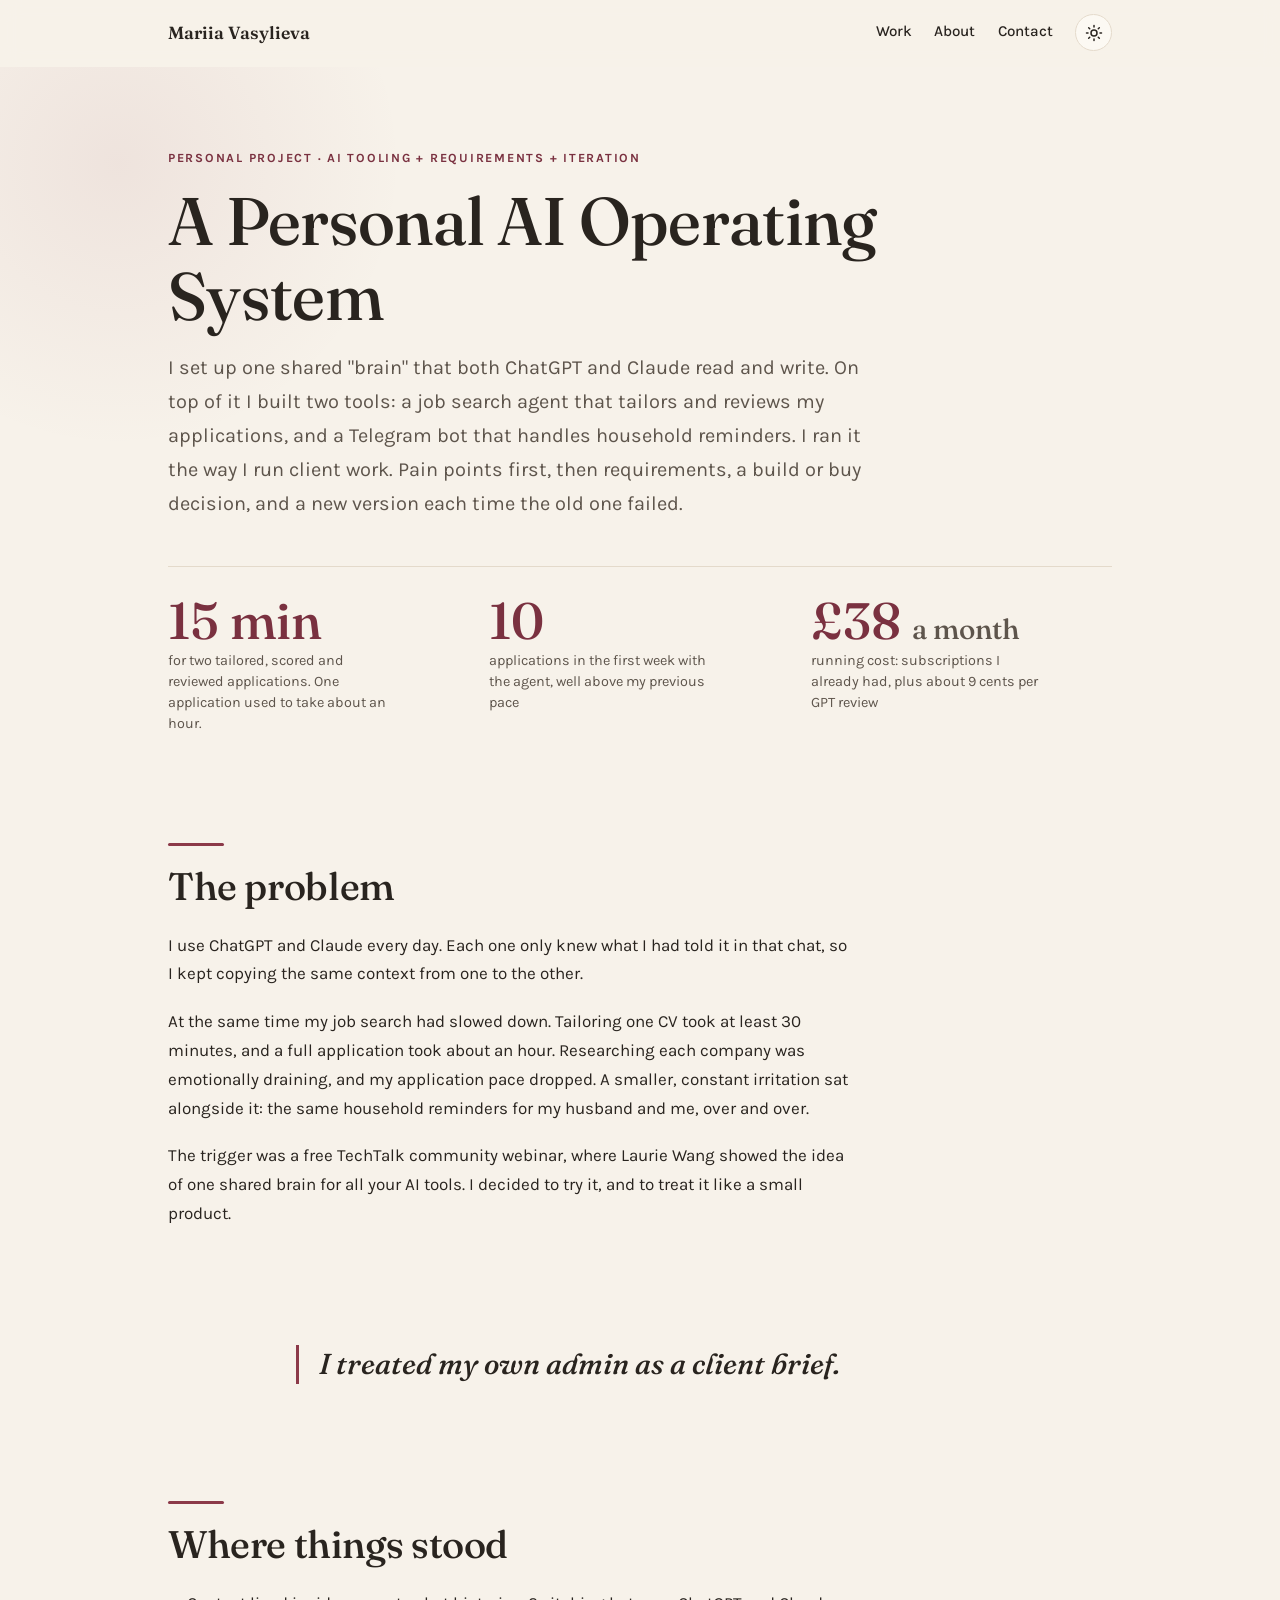
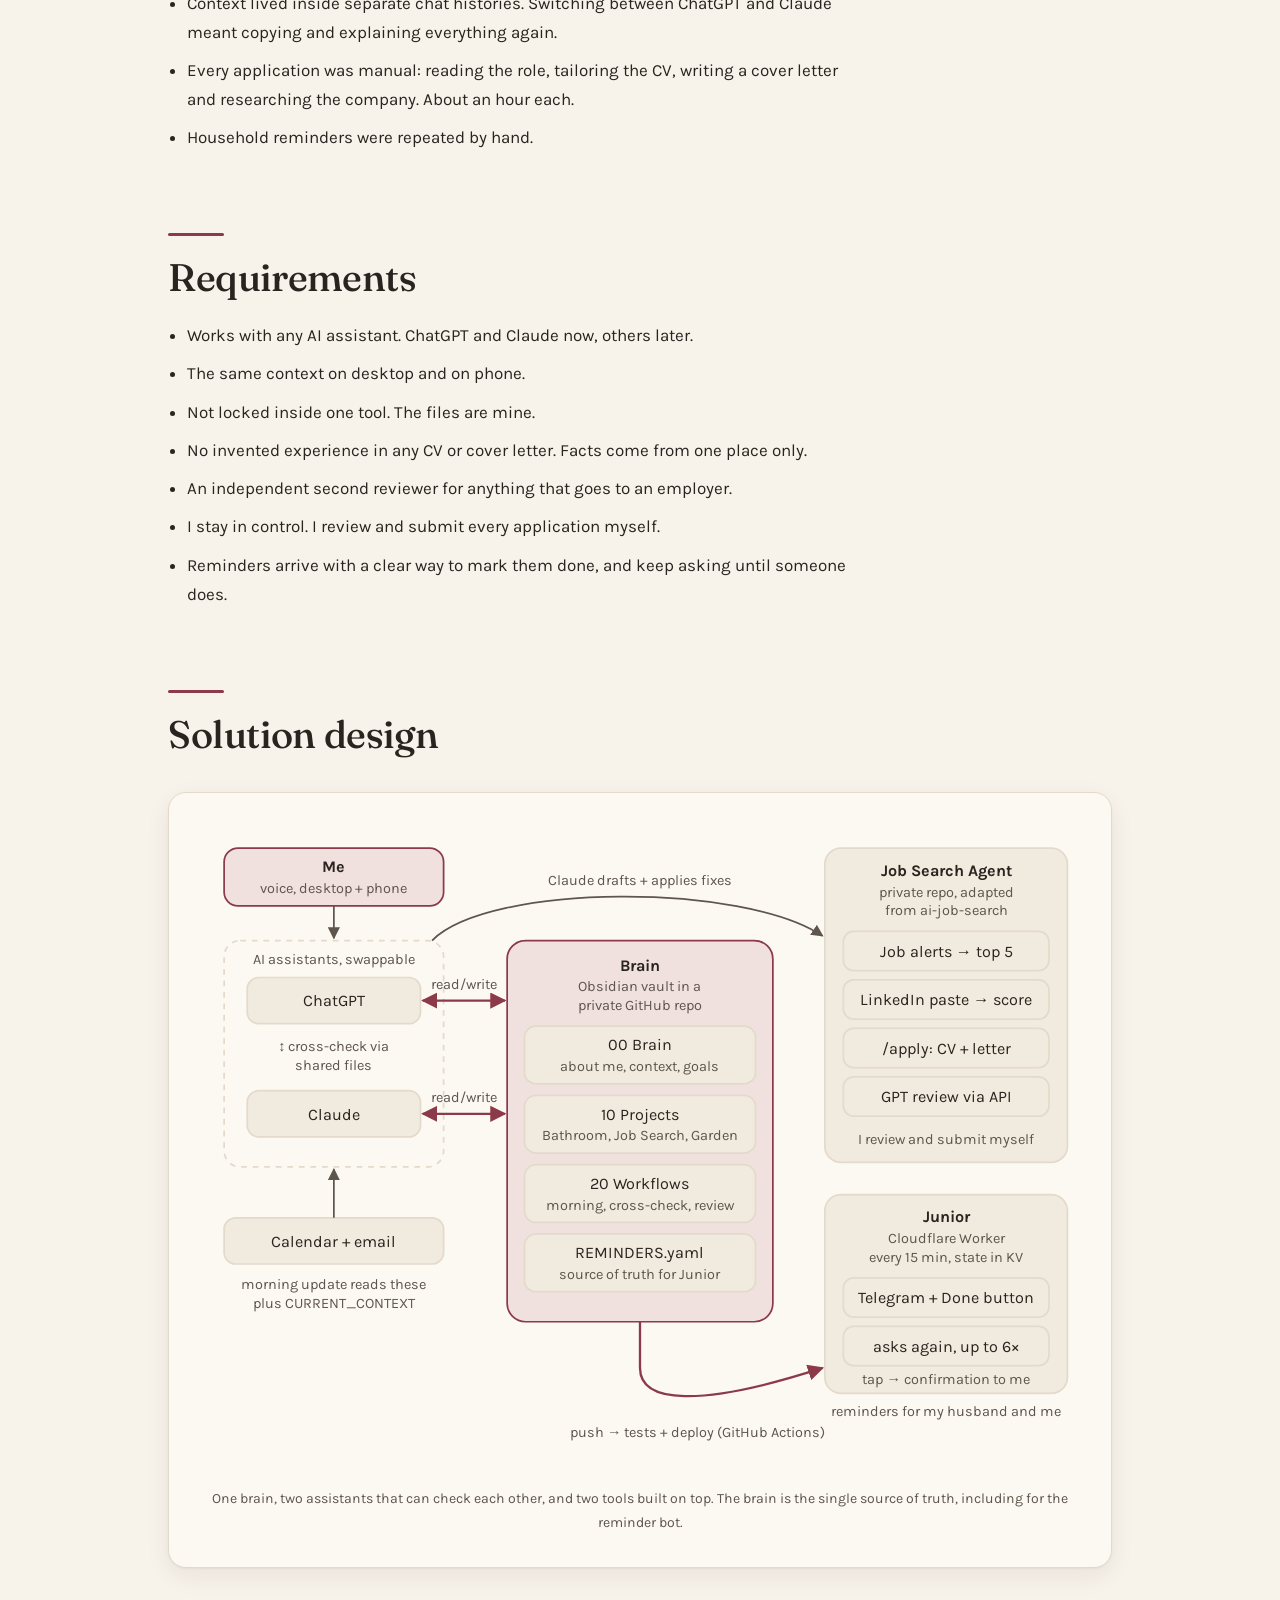
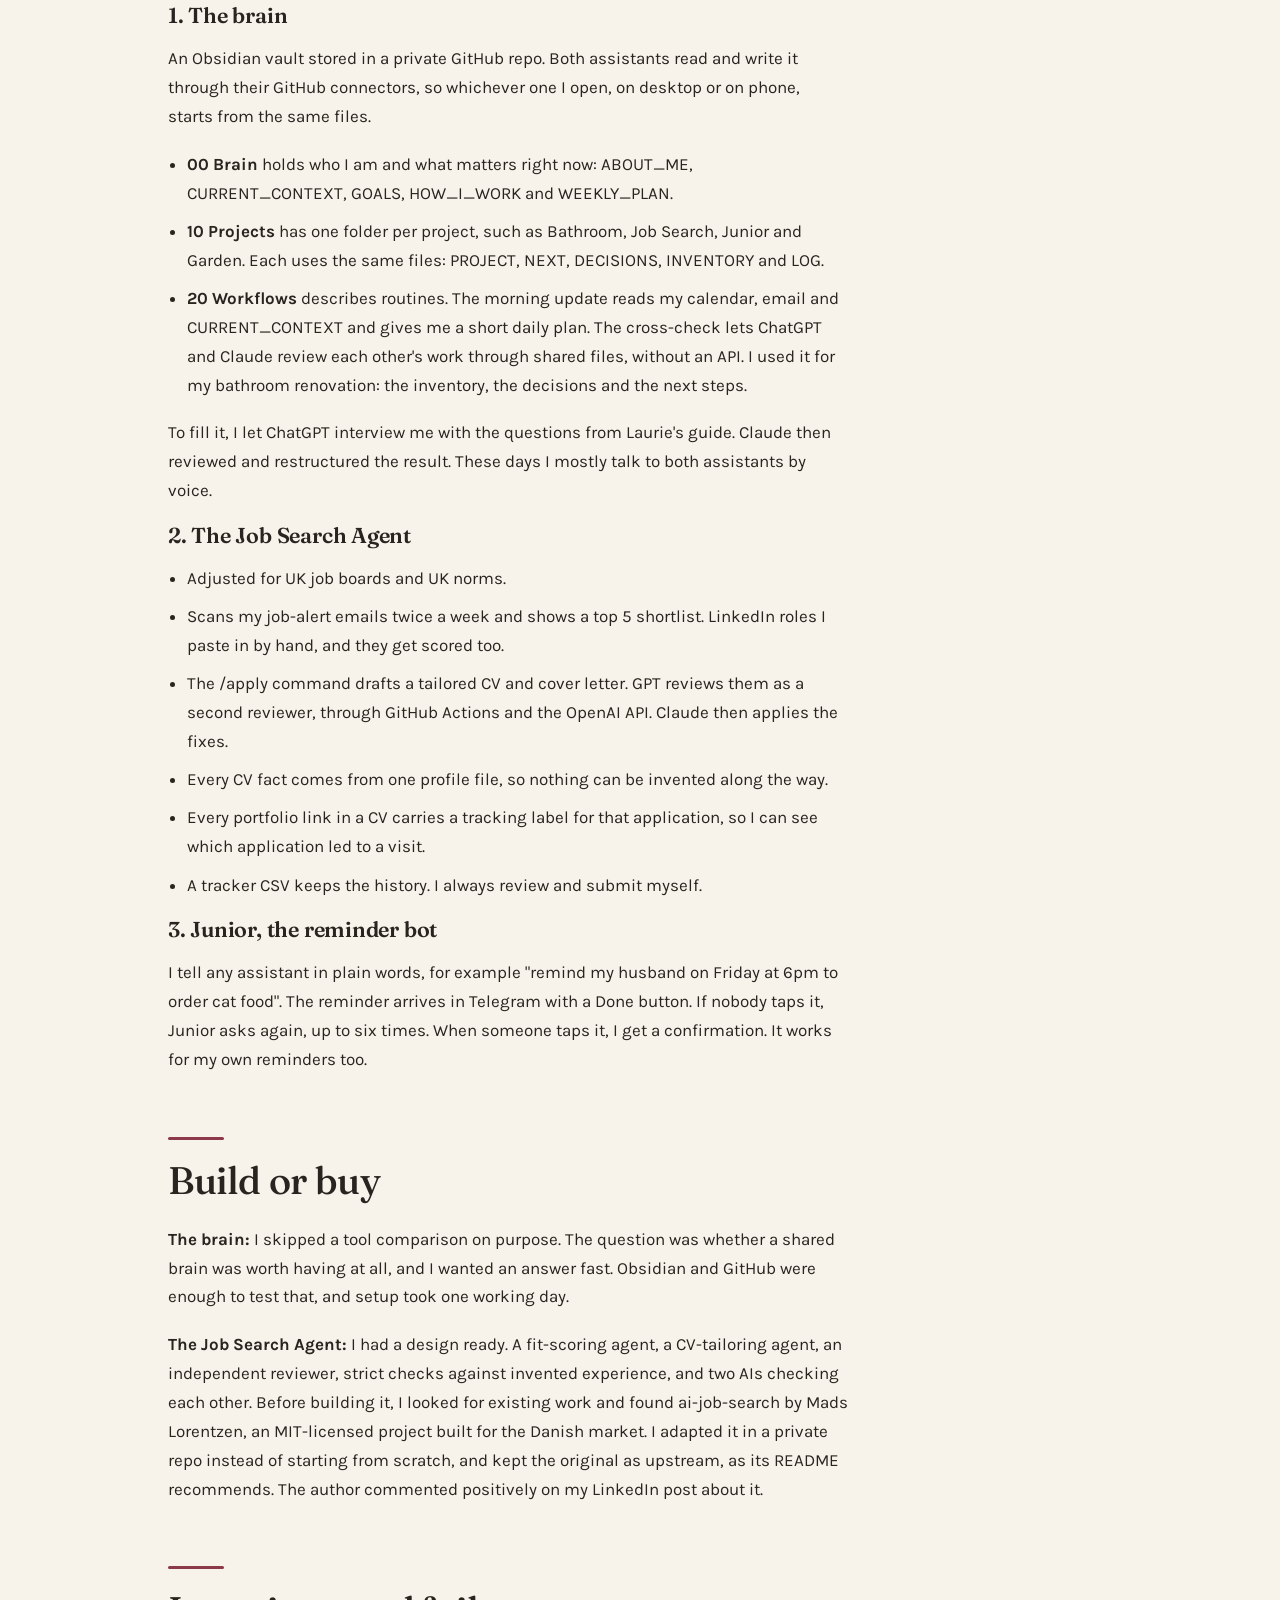
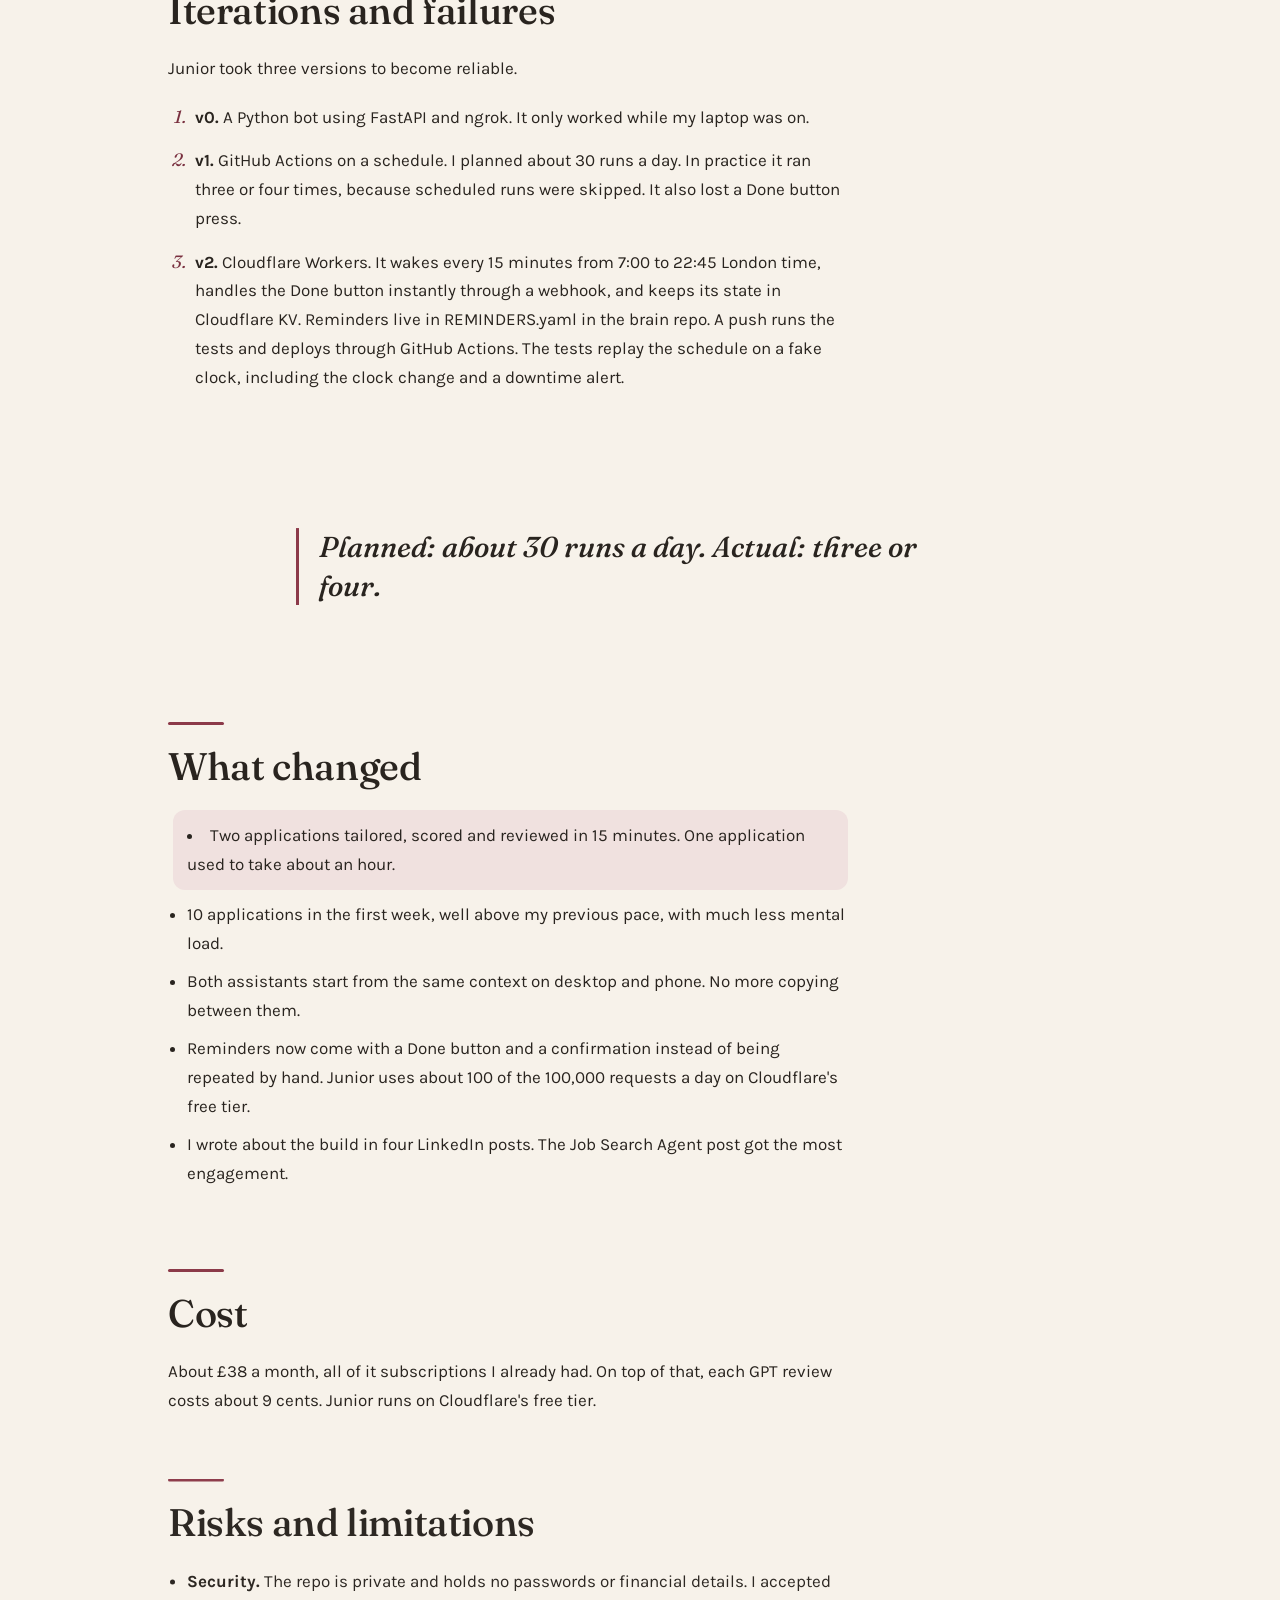
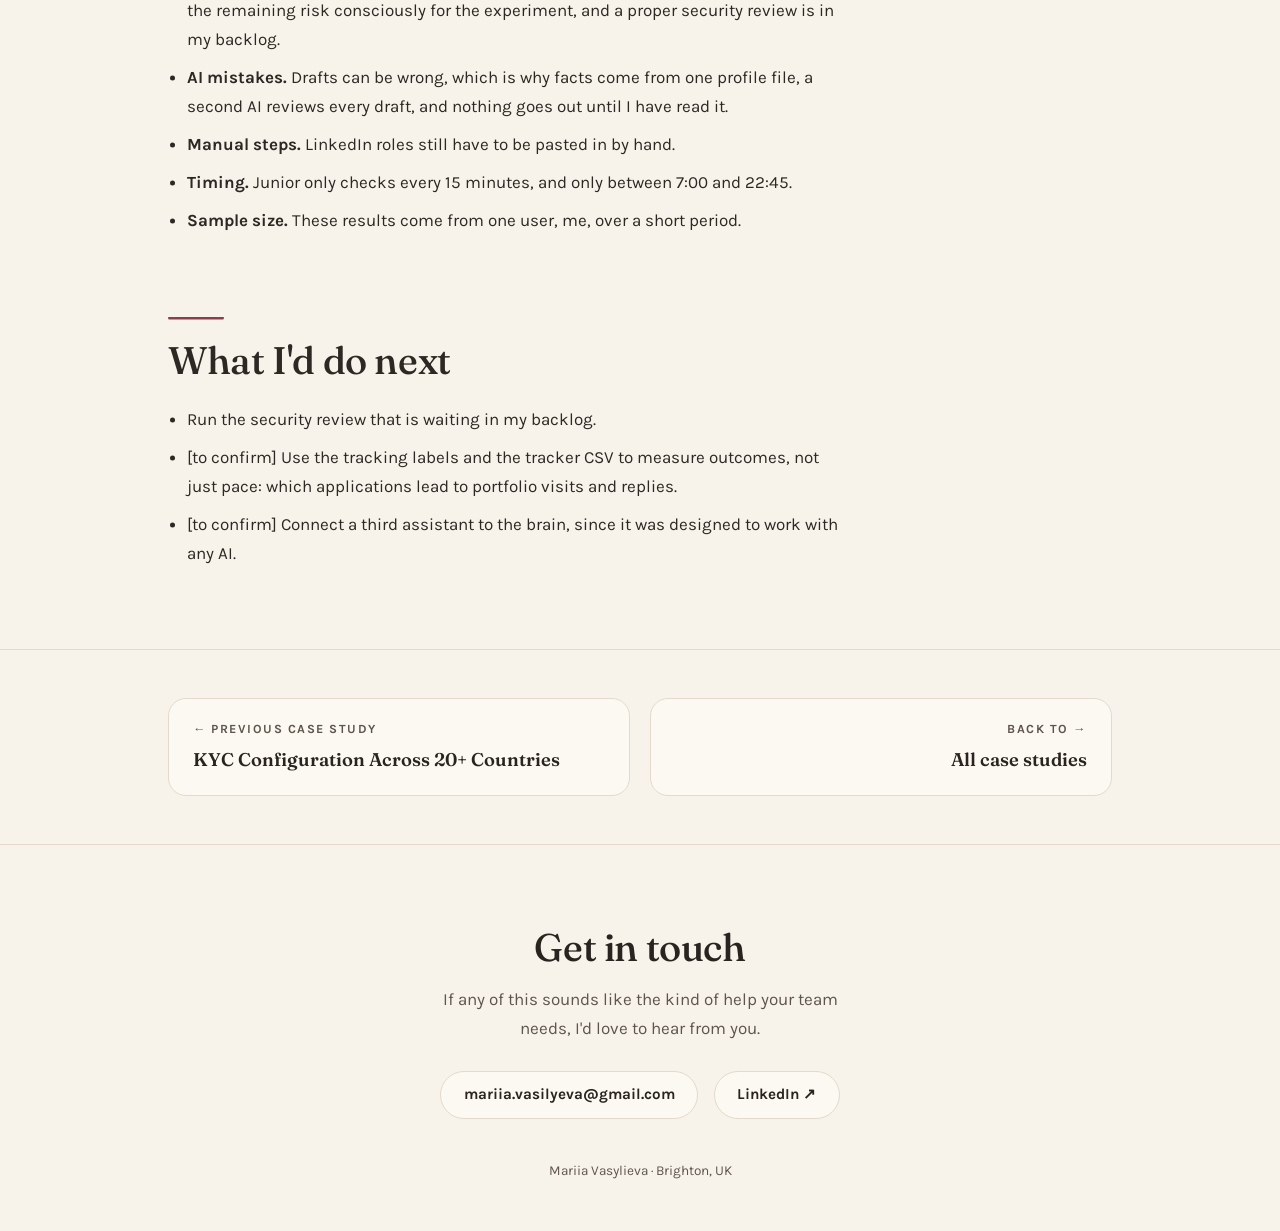
==== ai-operating-system/index.html @ e8372d5e "Draft: add Personal AI Operating System case study Co-Authored-By: Claude Opus 5.5 <noreply@anthropi" ====
<!DOCTYPE html>
<html lang="en">
<head>
<meta charset="UTF-8">
<meta name="viewport" content="width=device-width, initial-scale=1.0">
<title>A Personal AI Operating System · Mariia Vasylieva</title>
<meta name="description" content="Case study: one shared brain for ChatGPT and Claude, a job search agent adapted from open source, and a reminder bot rebuilt three times until it was reliable.">
<link rel="preconnect" href="https://fonts.googleapis.com">
<link rel="preconnect" href="https://fonts.gstatic.com" crossorigin>
<link href="https://fonts.googleapis.com/css2?family=Fraunces:ital,opsz,wght@0,9..144,400;0,9..144,500;0,9..144,600;1,9..144,400;1,9..144,500&family=Karla:ital,wght@0,400;0,500;0,700;1,400&display=swap" rel="stylesheet">
<link rel="stylesheet" href="../styles.css">
<script>
(function () {
  try {
    var t = localStorage.getItem('theme');
    if (t === 'dark' || (!t && window.matchMedia('(prefers-color-scheme: dark)').matches)) {
      document.documentElement.setAttribute('data-theme', 'dark');
    }
  } catch (e) {}
})();
</script>
<!-- Analytics. Add your GoatCounter code in js/analytics.js to switch it on. -->
<script src="../js/analytics.js" defer></script>
</head>
<body>
<a class="skip-link" href="#main">Skip to content</a>

<header class="site-header">
  <nav class="nav" aria-label="Main">
    <a class="nav-name" href="../">Mariia&nbsp;Vasylieva</a>
    <div class="nav-links">
      <a href="../#work">Work</a>
      <a href="../#about">About</a>
      <a href="#contact">Contact</a>
      <button class="theme-toggle" id="theme-toggle" type="button" aria-label="Switch to dark mode">
        <svg class="icon-sun" width="18" height="18" viewBox="0 0 24 24" fill="none" stroke="currentColor" stroke-width="2" stroke-linecap="round" aria-hidden="true"><circle cx="12" cy="12" r="4"/><path d="M12 2v2M12 20v2M4.9 4.9l1.4 1.4M17.7 17.7l1.4 1.4M2 12h2M20 12h2M4.9 19.1l1.4-1.4M17.7 6.3l1.4-1.4"/></svg>
        <svg class="icon-moon" width="18" height="18" viewBox="0 0 24 24" fill="none" stroke="currentColor" stroke-width="2" stroke-linecap="round" stroke-linejoin="round" aria-hidden="true"><path d="M21 12.8A9 9 0 1 1 11.2 3a7 7 0 0 0 9.8 9.8z"/></svg>
      </button>
    </div>
  </nav>
</header>

<main id="main">

<section class="case-hero">
  <div class="container" data-stagger>
    <p class="eyebrow">Personal project · AI tooling + requirements + iteration</p>
    <h1>A Personal AI Operating System</h1>
    <p class="case-lede">I set up one shared "brain" that both ChatGPT and Claude read and write. On top of it I built two tools: a job search agent that tailors and reviews my applications, and a Telegram bot that handles household reminders. I ran it the way I run client work. Pain points first, then requirements, a build or buy decision, and a new version each time the old one failed.</p>
    <div class="glance">
      <div class="stat">
        <span class="stat-number"><span data-count-to="15">15</span> min</span>
        <span class="stat-label">for two tailored, scored and reviewed applications. One application used to take about an hour.</span>
      </div>
      <div class="stat">
        <span class="stat-number"><span data-count-to="10">10</span></span>
        <span class="stat-label">applications in the first week with the agent, well above my previous pace</span>
      </div>
      <div class="stat">
        <span class="stat-number">£38 <span class="stat-small">a month</span></span>
        <span class="stat-label">running cost: subscriptions I already had, plus about 9 cents per GPT review</span>
      </div>
    </div>
  </div>
</section>

<section class="narrative reveal">
  <div class="container">
    <h2>The problem</h2>
    <div class="prose">
      <p>I use ChatGPT and Claude every day. Each one only knew what I had told it in that chat, so I kept copying the same context from one to the other.</p>
      <p>At the same time my job search had slowed down. Tailoring one CV took at least 30 minutes, and a full application took about an hour. Researching each company was emotionally draining, and my application pace dropped. A smaller, constant irritation sat alongside it: the same household reminders for my husband and me, over and over.</p>
      <p>The trigger was a free TechTalk community webinar, where Laurie Wang showed the idea of one shared brain for all your AI tools. I decided to try it, and to treat it like a small product.</p>
    </div>
  </div>
</section>

<aside class="pull reveal">
  <p>I treated my own admin as a client brief.</p>
</aside>

<section class="narrative reveal">
  <div class="container">
    <h2>Where things stood</h2>
    <div class="prose">
      <ul>
        <li>Context lived inside separate chat histories. Switching between ChatGPT and Claude meant copying and explaining everything again.</li>
        <li>Every application was manual: reading the role, tailoring the CV, writing a cover letter and researching the company. About an hour each.</li>
        <li>Household reminders were repeated by hand.</li>
      </ul>
    </div>
  </div>
</section>

<section class="narrative reveal">
  <div class="container">
    <h2>Requirements</h2>
    <div class="prose">
      <ul>
        <li>Works with any AI assistant. ChatGPT and Claude now, others later.</li>
        <li>The same context on desktop and on phone.</li>
        <li>Not locked inside one tool. The files are mine.</li>
        <li>No invented experience in any CV or cover letter. Facts come from one place only.</li>
        <li>An independent second reviewer for anything that goes to an employer.</li>
        <li>I stay in control. I review and submit every application myself.</li>
        <li>Reminders arrive with a clear way to mark them done, and keep asking until someone does.</li>
      </ul>
    </div>
  </div>
</section>

<section class="narrative reveal">
  <div class="container">
    <h2>Solution design</h2>

    <figure class="diagram-figure">
      <svg class="diag" viewBox="0 0 760 560" role="img" aria-label="System diagram. I talk by voice to ChatGPT and Claude. Both read and write the brain, a private GitHub repo with Brain, Projects and Workflows folders and a REMINDERS file. A morning update reads my calendar and email. Claude runs the Job Search Agent, which scans job alerts, scores LinkedIn roles, drafts a CV and cover letter, and gets a GPT review; I review and submit. A push to the REMINDERS file runs tests and deploys Junior, a Cloudflare Worker that sends Telegram reminders with a Done button.">
        <defs>
          <marker id="ah" viewBox="0 0 10 10" refX="9" refY="5" markerWidth="7" markerHeight="7" orient="auto-start-reverse">
            <path d="M0 0 L10 5 L0 10 z" style="fill: var(--muted)"/>
          </marker>
          <marker id="aha" viewBox="0 0 10 10" refX="9" refY="5" markerWidth="7" markerHeight="7" orient="auto-start-reverse">
            <path d="M0 0 L10 5 L0 10 z" style="fill: var(--accent)"/>
          </marker>
        </defs>

        <!-- Me -->
        <rect class="node node--accent" x="20" y="20" width="190" height="50" rx="12"/>
        <text class="t-strong" x="115" y="41" text-anchor="middle">Me</text>
        <text class="t-muted" x="115" y="59" text-anchor="middle">voice, desktop + phone</text>
        <path class="edge draw" pathLength="1" d="M115 70 L115 98" marker-end="url(#ah)"/>

        <!-- AI assistants -->
        <rect class="node" x="20" y="100" width="190" height="196" rx="14" style="fill: none; stroke-dasharray: 5 5"/>
        <text class="t-muted" x="115" y="120" text-anchor="middle">AI assistants, swappable</text>
        <rect class="node" x="40" y="132" width="150" height="40" rx="10"/>
        <text x="115" y="157" text-anchor="middle">ChatGPT</text>
        <text class="t-muted" x="115" y="196" text-anchor="middle">↕ cross-check via</text>
        <text class="t-muted" x="115" y="212" text-anchor="middle">shared files</text>
        <rect class="node" x="40" y="230" width="150" height="40" rx="10"/>
        <text x="115" y="255" text-anchor="middle">Claude</text>

        <!-- Calendar + email -->
        <rect class="node" x="20" y="340" width="190" height="40" rx="10"/>
        <text x="115" y="365" text-anchor="middle">Calendar + email</text>
        <path class="edge draw" pathLength="1" d="M115 340 L115 298" marker-end="url(#ah)"/>
        <text class="t-muted" x="115" y="402" text-anchor="middle">morning update reads these</text>
        <text class="t-muted" x="115" y="418" text-anchor="middle">plus CURRENT_CONTEXT</text>

        <!-- AI to brain -->
        <path class="edge edge--accent draw" pathLength="1" d="M192 152 L263 152" marker-start="url(#aha)" marker-end="url(#aha)"/>
        <path class="edge edge--accent draw" pathLength="1" d="M192 250 L263 250" marker-start="url(#aha)" marker-end="url(#aha)"/>
        <text class="t-muted" x="228" y="142" text-anchor="middle">read/write</text>
        <text class="t-muted" x="228" y="240" text-anchor="middle">read/write</text>

        <!-- Brain -->
        <rect class="node node--accent" x="265" y="100" width="230" height="330" rx="16"/>
        <text class="t-strong" x="380" y="126" text-anchor="middle">Brain</text>
        <text class="t-muted" x="380" y="144" text-anchor="middle">Obsidian vault in a</text>
        <text class="t-muted" x="380" y="160" text-anchor="middle">private GitHub repo</text>

        <rect class="node" x="280" y="174" width="200" height="50" rx="10"/>
        <text x="380" y="195" text-anchor="middle">00 Brain</text>
        <text class="t-muted" x="380" y="213" text-anchor="middle">about me, context, goals</text>
        <rect class="node" x="280" y="234" width="200" height="50" rx="10"/>
        <text x="380" y="255" text-anchor="middle">10 Projects</text>
        <text class="t-muted" x="380" y="273" text-anchor="middle">Bathroom, Job Search, Garden</text>
        <rect class="node" x="280" y="294" width="200" height="50" rx="10"/>
        <text x="380" y="315" text-anchor="middle">20 Workflows</text>
        <text class="t-muted" x="380" y="333" text-anchor="middle">morning, cross-check, review</text>
        <rect class="node" x="280" y="354" width="200" height="50" rx="10"/>
        <text x="380" y="375" text-anchor="middle">REMINDERS.yaml</text>
        <text class="t-muted" x="380" y="393" text-anchor="middle">source of truth for Junior</text>

        <!-- Claude runs the Job Search Agent -->
        <path class="edge draw" pathLength="1" d="M200 100 C 250 50, 470 50, 538 96" marker-end="url(#ah)"/>
        <text class="t-muted" x="380" y="52" text-anchor="middle">Claude drafts + applies fixes</text>

        <!-- Job Search Agent -->
        <rect class="node" x="540" y="20" width="210" height="272" rx="14"/>
        <text class="t-strong" x="645" y="44" text-anchor="middle">Job Search Agent</text>
        <text class="t-muted" x="645" y="62" text-anchor="middle">private repo, adapted</text>
        <text class="t-muted" x="645" y="78" text-anchor="middle">from ai-job-search</text>
        <rect class="node" x="556" y="92" width="178" height="34" rx="9"/>
        <text x="645" y="114" text-anchor="middle">Job alerts → top 5</text>
        <rect class="node" x="556" y="134" width="178" height="34" rx="9"/>
        <text x="645" y="156" text-anchor="middle">LinkedIn paste → score</text>
        <rect class="node" x="556" y="176" width="178" height="34" rx="9"/>
        <text x="645" y="198" text-anchor="middle">/apply: CV + letter</text>
        <rect class="node" x="556" y="218" width="178" height="34" rx="9"/>
        <text x="645" y="240" text-anchor="middle">GPT review via API</text>
        <text class="t-muted" x="645" y="276" text-anchor="middle">I review and submit myself</text>

        <!-- Deploy Junior -->
        <path class="edge edge--accent draw" pathLength="1" d="M380 430 L380 470 C 380 500, 430 505, 538 470" marker-end="url(#aha)"/>
        <text class="t-muted" x="430" y="530" text-anchor="middle">push → tests + deploy (GitHub Actions)</text>

        <!-- Junior -->
        <rect class="node" x="540" y="320" width="210" height="172" rx="14"/>
        <text class="t-strong" x="645" y="344" text-anchor="middle">Junior</text>
        <text class="t-muted" x="645" y="362" text-anchor="middle">Cloudflare Worker</text>
        <text class="t-muted" x="645" y="378" text-anchor="middle">every 15 min, state in KV</text>
        <rect class="node" x="556" y="392" width="178" height="34" rx="9"/>
        <text x="645" y="414" text-anchor="middle">Telegram + Done button</text>
        <rect class="node" x="556" y="434" width="178" height="34" rx="9"/>
        <text x="645" y="456" text-anchor="middle">asks again, up to 6×</text>
        <text class="t-muted" x="645" y="484" text-anchor="middle">tap → confirmation to me</text>
        <text class="t-muted" x="645" y="512" text-anchor="middle">reminders for my husband and me</text>
      </svg>
      <figcaption>One brain, two assistants that can check each other, and two tools built on top. The brain is the single source of truth, including for the reminder bot.</figcaption>
    </figure>

    <div class="prose">
      <h3>1. The brain</h3>
      <p>An Obsidian vault stored in a private GitHub repo. Both assistants read and write it through their GitHub connectors, so whichever one I open, on desktop or on phone, starts from the same files.</p>
      <ul>
        <li><strong>00 Brain</strong> holds who I am and what matters right now: ABOUT_ME, CURRENT_CONTEXT, GOALS, HOW_I_WORK and WEEKLY_PLAN.</li>
        <li><strong>10 Projects</strong> has one folder per project, such as Bathroom, Job Search, Junior and Garden. Each uses the same files: PROJECT, NEXT, DECISIONS, INVENTORY and LOG.</li>
        <li><strong>20 Workflows</strong> describes routines. The morning update reads my calendar, email and CURRENT_CONTEXT and gives me a short daily plan. The cross-check lets ChatGPT and Claude review each other's work through shared files, without an API. I used it for my bathroom renovation: the inventory, the decisions and the next steps.</li>
      </ul>
      <p>To fill it, I let ChatGPT interview me with the questions from Laurie's guide. Claude then reviewed and restructured the result. These days I mostly talk to both assistants by voice.</p>

      <h3>2. The Job Search Agent</h3>
      <ul>
        <li>Adjusted for UK job boards and UK norms.</li>
        <li>Scans my job-alert emails twice a week and shows a top 5 shortlist. LinkedIn roles I paste in by hand, and they get scored too.</li>
        <li>The /apply command drafts a tailored CV and cover letter. GPT reviews them as a second reviewer, through GitHub Actions and the OpenAI API. Claude then applies the fixes.</li>
        <li>Every CV fact comes from one profile file, so nothing can be invented along the way.</li>
        <li>Every portfolio link in a CV carries a tracking label for that application, so I can see which application led to a visit.</li>
        <li>A tracker CSV keeps the history. I always review and submit myself.</li>
      </ul>

      <h3>3. Junior, the reminder bot</h3>
      <p>I tell any assistant in plain words, for example "remind my husband on Friday at 6pm to order cat food". The reminder arrives in Telegram with a Done button. If nobody taps it, Junior asks again, up to six times. When someone taps it, I get a confirmation. It works for my own reminders too.</p>
    </div>
  </div>
</section>

<section class="narrative reveal">
  <div class="container">
    <h2>Build or buy</h2>
    <div class="prose">
      <p><strong>The brain:</strong> I skipped a tool comparison on purpose. The question was whether a shared brain was worth having at all, and I wanted an answer fast. Obsidian and GitHub were enough to test that, and setup took one working day.</p>
      <p><strong>The Job Search Agent:</strong> I had a design ready. A fit-scoring agent, a CV-tailoring agent, an independent reviewer, strict checks against invented experience, and two AIs checking each other. Before building it, I looked for existing work and found ai-job-search by Mads Lorentzen, an MIT-licensed project built for the Danish market. I adapted it in a private repo instead of starting from scratch, and kept the original as upstream, as its README recommends. The author commented positively on my LinkedIn post about it.</p>
    </div>
  </div>
</section>

<section class="narrative reveal">
  <div class="container">
    <h2>Iterations and failures</h2>
    <div class="prose">
      <p>Junior took three versions to become reliable.</p>
      <ol class="process">
        <li><strong>v0.</strong> A Python bot using FastAPI and ngrok. It only worked while my laptop was on.</li>
        <li><strong>v1.</strong> GitHub Actions on a schedule. I planned about 30 runs a day. In practice it ran three or four times, because scheduled runs were skipped. It also lost a Done button press.</li>
        <li><strong>v2.</strong> Cloudflare Workers. It wakes every 15 minutes from 7:00 to 22:45 London time, handles the Done button instantly through a webhook, and keeps its state in Cloudflare KV. Reminders live in REMINDERS.yaml in the brain repo. A push runs the tests and deploys through GitHub Actions. The tests replay the schedule on a fake clock, including the clock change and a downtime alert.</li>
      </ol>
    </div>
  </div>
</section>

<aside class="pull reveal">
  <p>Planned: about 30 runs a day. Actual: three or four.</p>
</aside>

<section class="narrative reveal">
  <div class="container">
    <h2>What changed</h2>
    <div class="prose">
      <ul>
        <li class="result-highlight">Two applications tailored, scored and reviewed in 15 minutes. One application used to take about an hour.</li>
        <li>10 applications in the first week, well above my previous pace, with much less mental load.</li>
        <li>Both assistants start from the same context on desktop and phone. No more copying between them.</li>
        <li>Reminders now come with a Done button and a confirmation instead of being repeated by hand. Junior uses about 100 of the 100,000 requests a day on Cloudflare's free tier.</li>
        <li>I wrote about the build in four LinkedIn posts. The Job Search Agent post got the most engagement.</li>
      </ul>
    </div>
  </div>
</section>

<section class="narrative reveal">
  <div class="container">
    <h2>Cost</h2>
    <div class="prose">
      <p>About £38 a month, all of it subscriptions I already had. On top of that, each GPT review costs about 9 cents. Junior runs on Cloudflare's free tier.</p>
    </div>
  </div>
</section>

<section class="narrative reveal">
  <div class="container">
    <h2>Risks and limitations</h2>
    <div class="prose">
      <ul>
        <li><strong>Security.</strong> The repo is private and holds no passwords or financial details. I accepted the remaining risk consciously for the experiment, and a proper security review is in my backlog.</li>
        <li><strong>AI mistakes.</strong> Drafts can be wrong, which is why facts come from one profile file, a second AI reviews every draft, and nothing goes out until I have read it.</li>
        <li><strong>Manual steps.</strong> LinkedIn roles still have to be pasted in by hand.</li>
        <li><strong>Timing.</strong> Junior only checks every 15 minutes, and only between 7:00 and 22:45.</li>
        <li><strong>Sample size.</strong> These results come from one user, me, over a short period.</li>
      </ul>
    </div>
  </div>
</section>

<section class="narrative reveal">
  <div class="container">
    <h2>What I'd do next</h2>
    <div class="prose">
      <ul>
        <li>Run the security review that is waiting in my backlog.</li>
        <li>[to confirm] Use the tracking labels and the tracker CSV to measure outcomes, not just pace: which applications lead to portfolio visits and replies.</li>
        <li>[to confirm] Connect a third assistant to the brain, since it was designed to work with any AI.</li>
      </ul>
    </div>
  </div>
</section>

<nav class="pager" aria-label="Case study navigation">
  <div class="container pager-grid">
    <a class="prev" href="../kyc-configuration/">
      <span class="dir">← Previous case study</span>
      <span class="dest">KYC Configuration Across 20+ Countries</span>
    </a>
    <a class="next" href="../#work">
      <span class="dir">Back to →</span>
      <span class="dest">All case studies</span>
    </a>
  </div>
</nav>

</main>

<footer class="site-footer" id="contact" aria-labelledby="contact-heading">
  <div class="container">
    <h2 id="contact-heading">Get in touch</h2>
    <p class="footer-line">If any of this sounds like the kind of help your team needs, I'd love to hear from you.</p>
    <div class="contact-links">
      <a href="mailto:mariia.vasilyeva@gmail.com">mariia.vasilyeva@gmail.com</a>
      <a href="https://www.linkedin.com/in/mariia-vasylieva/" target="_blank" rel="noopener">LinkedIn&nbsp;↗</a>
    </div>
    <p class="footer-meta">Mariia Vasylieva · Brighton, UK</p>
  </div>
</footer>

<script src="../js/vendor/gsap.min.js"></script>
<script src="../js/vendor/ScrollTrigger.min.js"></script>
<script src="../js/vendor/lenis.min.js"></script>
<script src="../js/main.js"></script>
</body>
</html>
---- styles.css ----
/* =========================================================
   Mariia Vasylieva — portfolio v2
   Warm paper + mulberry wine · Fraunces + Karla
   Multi-page: home + 4 case studies
   ========================================================= */

:root {
  --bg: #F7F2EA;
  --surface: #FCF9F3;
  --surface-2: #F1EADE;
  --ink: #29241F;
  --muted: #5E554C;
  --accent: #8C3A49;
  --accent-ink: #7A3140;
  --accent-soft: #F0E1DF;
  --line: #E4DACB;
  --shadow: 0 1px 2px rgba(60, 45, 30, 0.05), 0 8px 24px rgba(60, 45, 30, 0.07);
  --shadow-lift: 0 2px 4px rgba(60, 45, 30, 0.06), 0 16px 40px rgba(60, 45, 30, 0.12);
  --radius: 18px;
  --radius-sm: 12px;
  --font-display: "Fraunces", Georgia, serif;
  --font-body: "Karla", "Segoe UI", sans-serif;
}

[data-theme="dark"] {
  --bg: #211D19;
  --surface: #2A2520;
  --surface-2: #322C26;
  --ink: #EDE6DB;
  --muted: #ADA193;
  --accent: #D98D98;
  --accent-ink: #E4A4AD;
  --accent-soft: #3B2C2F;
  --line: #3B342C;
  --shadow: 0 1px 2px rgba(0, 0, 0, 0.25), 0 8px 24px rgba(0, 0, 0, 0.3);
  --shadow-lift: 0 2px 4px rgba(0, 0, 0, 0.3), 0 16px 40px rgba(0, 0, 0, 0.45);
}

/* Smooth cross-page fade in browsers that support cross-document view transitions */
@view-transition { navigation: auto; }

/* ---------- Base ---------- */

*, *::before, *::after { box-sizing: border-box; }

html { scroll-behavior: smooth; }

body {
  margin: 0;
  background: var(--bg);
  color: var(--ink);
  font-family: var(--font-body);
  font-size: 1.0625rem;
  line-height: 1.7;
  -webkit-font-smoothing: antialiased;
  transition: background-color 0.35s ease, color 0.35s ease;
}

.container {
  max-width: 62rem;
  margin: 0 auto;
  padding: 0 1.5rem;
}

.container--narrow { max-width: 46rem; }

h1, h2, h3 {
  font-family: var(--font-display);
  font-weight: 500;
  line-height: 1.12;
  margin: 0 0 1rem;
  letter-spacing: -0.01em;
}

h1 { font-size: clamp(2.4rem, 5.5vw, 4.2rem); }
h2 { font-size: clamp(1.7rem, 3.2vw, 2.4rem); }
h3 { font-size: 1.35rem; font-weight: 600; }

p { margin: 0 0 1.1em; }
p:last-child { margin-bottom: 0; }

a {
  color: var(--accent-ink);
  text-decoration-thickness: 1px;
  text-underline-offset: 3px;
}
a:hover { text-decoration-thickness: 2px; }

ul { padding-left: 1.2rem; margin: 0 0 1.1em; }
li { margin-bottom: 0.55em; }
li:last-child { margin-bottom: 0; }

ol.process {
  padding-left: 1.4rem;
  margin: 0 0 1.1em;
}
ol.process li { margin-bottom: 0.8em; padding-left: 0.3rem; }
ol.process li::marker {
  font-family: var(--font-display);
  font-style: italic;
  color: var(--accent-ink);
  font-size: 1.05em;
}

::selection { background: var(--accent); color: #fff; }

.eyebrow {
  font-family: var(--font-body);
  font-weight: 700;
  font-size: 0.78rem;
  letter-spacing: 0.14em;
  text-transform: uppercase;
  color: var(--accent-ink);
  margin: 0 0 0.9rem;
}

.visually-hidden {
  position: absolute;
  width: 1px; height: 1px;
  overflow: hidden;
  clip: rect(0 0 0 0);
  white-space: nowrap;
}

.skip-link {
  position: absolute;
  left: 1rem;
  top: -3rem;
  background: var(--accent);
  color: #fff;
  padding: 0.5rem 1rem;
  border-radius: var(--radius-sm);
  z-index: 100;
  transition: top 0.2s ease;
}
.skip-link:focus { top: 1rem; }

:focus-visible {
  outline: 2px solid var(--accent);
  outline-offset: 3px;
  border-radius: 4px;
}

section[id], footer[id] { scroll-margin-top: 5rem; }

/* ---------- Header ---------- */

.site-header {
  position: sticky;
  top: 0;
  z-index: 50;
  background: color-mix(in srgb, var(--bg) 82%, transparent);
  backdrop-filter: blur(10px);
  -webkit-backdrop-filter: blur(10px);
  border-bottom: 1px solid transparent;
  transition: border-color 0.3s ease, background-color 0.35s ease;
}
.site-header.scrolled { border-bottom-color: var(--line); }

.nav {
  max-width: 62rem;
  margin: 0 auto;
  padding: 0.9rem 1.5rem;
  display: flex;
  align-items: center;
  justify-content: space-between;
  gap: 1rem;
}

.nav-name {
  font-family: var(--font-display);
  font-weight: 600;
  font-size: 1.1rem;
  color: var(--ink);
  text-decoration: none;
}
.nav-name:hover { color: var(--accent-ink); }

.nav-links { display: flex; align-items: center; gap: 1.4rem; }
.nav-links a {
  color: var(--ink);
  text-decoration: none;
  font-weight: 500;
  font-size: 0.95rem;
  padding: 0.2rem 0;
  border-bottom: 2px solid transparent;
  transition: border-color 0.2s ease, color 0.2s ease;
}
.nav-links a:hover { color: var(--accent-ink); border-bottom-color: var(--accent); }

.theme-toggle {
  display: grid;
  place-items: center;
  width: 2.3rem;
  height: 2.3rem;
  border: 1px solid var(--line);
  border-radius: 50%;
  background: var(--surface);
  color: var(--ink);
  cursor: pointer;
  transition: background-color 0.2s ease, transform 0.2s ease;
}
.theme-toggle:hover { background: var(--surface-2); transform: rotate(12deg); }
.icon-moon { display: none; }
[data-theme="dark"] .icon-moon { display: block; }
[data-theme="dark"] .icon-sun { display: none; }

/* ---------- Home hero ---------- */

.hero {
  padding: clamp(4rem, 10vh, 7rem) 0 clamp(3rem, 7vh, 5rem);
  position: relative;
  overflow: hidden;
}

.hero::before {
  content: "";
  position: absolute;
  top: -20%;
  right: -10%;
  width: 55vw;
  height: 55vw;
  max-width: 700px;
  max-height: 700px;
  background: radial-gradient(circle, color-mix(in srgb, var(--accent) 9%, transparent) 0%, transparent 65%);
  pointer-events: none;
}

.hero .container { position: relative; }
.hero h1 { max-width: 20ch; }

.hero-sub {
  font-size: clamp(1.1rem, 2vw, 1.3rem);
  color: var(--muted);
  max-width: 46ch;
  margin-top: 1.2rem;
}

/* Pre-hidden for the GSAP entrance; JS reveals immediately if GSAP is absent */
.js [data-stagger] > * { opacity: 0; }
.no-motion [data-stagger] > *,
html:not(.js) [data-stagger] > * { opacity: 1; }

/* ---------- Tiles ---------- */

.tiles-wrap { margin-top: clamp(2.5rem, 6vh, 4rem); }

.tiles {
  display: grid;
  grid-template-columns: 1fr 1fr;
  gap: 1.25rem;
}

.tile {
  position: relative;
  display: flex;
  flex-direction: column;
  gap: 0.5rem;
  padding: 1.6rem 1.6rem 1.4rem;
  background: var(--surface);
  border: 1px solid var(--line);
  border-radius: var(--radius);
  box-shadow: var(--shadow);
  color: var(--ink);
  text-decoration: none;
  overflow: hidden;
  transition: transform 0.25s ease, box-shadow 0.25s ease, border-color 0.25s ease;
}

.tile::before {
  content: "";
  position: absolute;
  inset: 0;
  background: radial-gradient(220px circle at var(--mx, 50%) var(--my, 50%),
              color-mix(in srgb, var(--accent) 7%, transparent), transparent 70%);
  opacity: 0;
  transition: opacity 0.3s ease;
  pointer-events: none;
}
.tile:hover::before { opacity: 1; }

.tile:hover {
  transform: translateY(-4px);
  box-shadow: var(--shadow-lift);
  border-color: color-mix(in srgb, var(--accent) 35%, var(--line));
}

.tile-org {
  font-size: 0.75rem;
  font-weight: 700;
  letter-spacing: 0.12em;
  text-transform: uppercase;
  color: var(--muted);
}

.tile h3 { font-size: 1.3rem; margin: 0; }

.tile p {
  color: var(--muted);
  font-size: 0.97rem;
  margin: 0;
  flex-grow: 1;
}

.tile-cta {
  margin-top: 0.8rem;
  font-weight: 700;
  font-size: 0.92rem;
  color: var(--accent-ink);
  display: inline-flex;
  align-items: center;
  gap: 0.4rem;
}
.tile .arrow { display: inline-block; transition: transform 0.25s ease; }
.tile:hover .arrow { transform: translateX(4px); }

/* ---------- Case study pages ---------- */

.case-hero {
  padding: clamp(3.5rem, 9vh, 6rem) 0 clamp(2rem, 5vh, 3rem);
  position: relative;
  overflow: hidden;
}
.case-hero::before {
  content: "";
  position: absolute;
  top: -30%;
  left: -15%;
  width: 50vw;
  height: 50vw;
  max-width: 620px;
  max-height: 620px;
  background: radial-gradient(circle, color-mix(in srgb, var(--accent) 8%, transparent) 0%, transparent 65%);
  pointer-events: none;
}
.case-hero .container { position: relative; }
.case-hero h1 { max-width: 18ch; }

.case-lede {
  font-size: clamp(1.1rem, 2vw, 1.25rem);
  color: var(--muted);
  max-width: 58ch;
  margin-top: 1.1rem;
}

/* At-a-glance stat strip */
.glance {
  display: grid;
  grid-template-columns: repeat(auto-fit, minmax(180px, 1fr));
  gap: 1.25rem;
  margin: clamp(2rem, 5vh, 3rem) 0 0;
  padding: 1.75rem 0 0;
  border-top: 1px solid var(--line);
}

.stat { display: flex; flex-direction: column; gap: 0.3rem; }

.stat-number {
  font-family: var(--font-display);
  font-weight: 500;
  font-size: clamp(2.2rem, 4.5vw, 3.2rem);
  line-height: 1;
  color: var(--accent-ink);
  font-variant-numeric: tabular-nums;
}

.stat-number .stat-small {
  font-size: 0.55em;
  color: var(--muted);
}

.stat-label {
  font-size: 0.9rem;
  color: var(--muted);
  max-width: 26ch;
  line-height: 1.45;
}

/* Narrative sections: The problem / What I did / What changed */
.narrative {
  padding: clamp(2.5rem, 7vh, 4.5rem) 0;
}
.narrative + .narrative { padding-top: 0; }

.narrative h2 {
  position: relative;
  padding-top: 1.4rem;
  margin-bottom: 1.4rem;
}
.narrative h2::before {
  content: "";
  position: absolute;
  top: 0;
  left: 0;
  width: 3.5rem;
  height: 3px;
  border-radius: 2px;
  background: var(--accent);
}

.narrative .prose { max-width: 68ch; }

/* Pull-out insight line */
.pull {
  margin: clamp(2rem, 6vh, 3.5rem) auto;
  max-width: 46rem;
  padding: 0 1.5rem;
}
.pull p {
  font-family: var(--font-display);
  font-style: italic;
  font-weight: 500;
  font-size: clamp(1.35rem, 2.6vw, 1.8rem);
  line-height: 1.35;
  color: var(--ink);
  border-left: 3px solid var(--accent);
  padding-left: 1.25rem;
  margin: 0;
}

/* Proof / verification block */
.proof {
  background: var(--surface);
  border: 1px solid var(--line);
  border-radius: var(--radius);
  padding: 1.4rem 1.6rem;
  margin-top: 1.75rem;
  box-shadow: var(--shadow);
  max-width: 68ch;
}
.proof-label {
  font-weight: 700;
  font-size: 0.78rem;
  letter-spacing: 0.14em;
  text-transform: uppercase;
  color: var(--accent-ink);
  margin-bottom: 0.5rem;
}
.proof p { font-size: 0.97rem; color: var(--muted); }
.proof-links {
  display: flex;
  flex-wrap: wrap;
  gap: 0.6rem 1.5rem;
  margin-top: 0.75rem;
  font-weight: 700;
  font-size: 0.95rem;
}

/* Highlighted result */
.result-highlight {
  background: var(--accent-soft);
  border-radius: var(--radius-sm);
  padding: 0.7rem 0.9rem;
  list-style-position: inside;
  margin-left: -0.9rem;
}

/* ---------- Diagrams ---------- */

.diagram-figure {
  margin: clamp(1.5rem, 4vh, 2.5rem) 0;
  padding: clamp(1.25rem, 3vw, 2rem);
  background: var(--surface);
  border: 1px solid var(--line);
  border-radius: var(--radius);
  box-shadow: var(--shadow);
}

.diagram-figure svg {
  width: 100%;
  height: auto;
  display: block;
}

.diagram-figure figcaption {
  margin-top: 1rem;
  font-size: 0.88rem;
  color: var(--muted);
  text-align: center;
}

/* Diagram vocabulary (SVG elements pick these up because they're inline) */
.diag text {
  font-family: var(--font-body);
  fill: var(--ink);
  font-size: 14px;
}
.diag .t-muted { fill: var(--muted); font-size: 12.5px; }
.diag .t-strong { font-weight: 700; }
.diag .t-accent { fill: var(--accent-ink); font-weight: 700; }
.diag .node {
  fill: var(--surface-2);
  stroke: var(--line);
  stroke-width: 1.5;
}
.diag .node--accent {
  fill: var(--accent-soft);
  stroke: var(--accent);
}
.diag .edge {
  fill: none;
  stroke: var(--muted);
  stroke-width: 1.5;
}
.diag .edge--accent { stroke: var(--accent); stroke-width: 2; }
.diag .edge--chaos { stroke-dasharray: 4 4; opacity: 0.75; }

/* Draw-in animation: paths with pathLength="1" and class="draw" */
.diag .draw {
  stroke-dasharray: 1;
  stroke-dashoffset: 1;
  transition: stroke-dashoffset 1.1s ease 0.15s;
}
.diagram-figure.in .diag .draw { stroke-dashoffset: 0; }

.no-motion .diag .draw { stroke-dashoffset: 0; transition: none; }

/* ---------- Prev / next pager ---------- */

.pager {
  border-top: 1px solid var(--line);
  padding: clamp(2rem, 6vh, 3rem) 0;
}
.pager-grid {
  display: grid;
  grid-template-columns: 1fr 1fr;
  gap: 1.25rem;
}
.pager a {
  display: flex;
  flex-direction: column;
  gap: 0.25rem;
  padding: 1.25rem 1.5rem;
  background: var(--surface);
  border: 1px solid var(--line);
  border-radius: var(--radius);
  text-decoration: none;
  color: var(--ink);
  transition: transform 0.25s ease, box-shadow 0.25s ease, border-color 0.25s ease;
}
.pager a:hover {
  transform: translateY(-3px);
  box-shadow: var(--shadow);
  border-color: color-mix(in srgb, var(--accent) 35%, var(--line));
}
.pager .dir {
  font-size: 0.78rem;
  font-weight: 700;
  letter-spacing: 0.12em;
  text-transform: uppercase;
  color: var(--muted);
}
.pager .dest {
  font-family: var(--font-display);
  font-weight: 600;
  font-size: 1.15rem;
}
.pager a.next { text-align: right; align-items: flex-end; }
.pager a.only { grid-column: 2; }

/* ---------- About ---------- */

.about {
  padding: clamp(3.5rem, 9vh, 6rem) 0;
  border-top: 1px solid var(--line);
  background: var(--surface-2);
  transition: background-color 0.35s ease;
}

.about-grid {
  display: grid;
  grid-template-columns: 240px 1fr;
  gap: 2.5rem;
  align-items: start;
}

.portrait {
  position: relative;
  margin: 0.4rem 0 0;
  width: 240px;
  aspect-ratio: 4 / 5;
  border-radius: 40% 40% 42% 42% / 34% 34% 46% 46%;
  overflow: hidden;
  border: 5px solid var(--surface);
  box-shadow: var(--shadow-lift);
  background: var(--accent-soft);
  transform: rotate(-1.5deg);
}
.portrait img { width: 100%; height: 100%; object-fit: cover; display: block; }
.portrait-fallback {
  position: absolute;
  inset: 0;
  display: none;
  place-items: center;
  font-family: var(--font-display);
  font-style: italic;
  font-size: 3rem;
  color: var(--accent);
}
.portrait.no-photo img { display: none; }
.portrait.no-photo .portrait-fallback { display: grid; }

/* Intro video slot — hidden until data-youtube-id is filled in */
.video-slot {
  margin: 0 0 2.5rem;
}
.video-slot[hidden] { display: none; }
.video-facade {
  position: relative;
  aspect-ratio: 16 / 9;
  border-radius: var(--radius);
  overflow: hidden;
  border: 1px solid var(--line);
  box-shadow: var(--shadow-lift);
  background: var(--ink);
  cursor: pointer;
  padding: 0;
  width: 100%;
  display: block;
}
.video-facade img {
  width: 100%;
  height: 100%;
  object-fit: cover;
  display: block;
  opacity: 0.92;
  transition: opacity 0.3s ease, transform 0.4s ease;
}
.video-facade:hover img { opacity: 1; transform: scale(1.02); }
.video-facade .play {
  position: absolute;
  top: 50%;
  left: 50%;
  transform: translate(-50%, -50%);
  width: 4.5rem;
  height: 4.5rem;
  border-radius: 50%;
  background: color-mix(in srgb, var(--accent) 92%, black);
  display: grid;
  place-items: center;
  color: #fff;
  transition: transform 0.25s ease;
}
.video-facade:hover .play { transform: translate(-50%, -50%) scale(1.08); }
.video-slot iframe {
  width: 100%;
  aspect-ratio: 16 / 9;
  border: 0;
  border-radius: var(--radius);
  box-shadow: var(--shadow-lift);
  display: block;
}

.working-with { margin-top: 3.5rem; max-width: 68ch; }
.working-with h3 { font-size: clamp(1.5rem, 2.6vw, 1.9rem); }

.traits {
  list-style: none;
  padding: 0;
  display: flex;
  flex-direction: column;
  gap: 0.9rem;
}
.traits li {
  background: var(--surface);
  border: 1px solid var(--line);
  border-radius: var(--radius-sm);
  padding: 1rem 1.25rem;
  margin: 0;
}
.traits strong { color: var(--accent-ink); }

/* ---------- Footer ---------- */

.site-footer {
  padding: clamp(3.5rem, 9vh, 5.5rem) 0 3rem;
  border-top: 1px solid var(--line);
  text-align: center;
}

.footer-line {
  color: var(--muted);
  max-width: 44ch;
  margin: 0 auto 1.75rem;
}

.contact-links {
  display: flex;
  flex-wrap: wrap;
  justify-content: center;
  gap: 1rem;
  margin-bottom: 2.5rem;
}
.contact-links a {
  display: inline-block;
  padding: 0.65rem 1.4rem;
  border: 1px solid var(--line);
  border-radius: 999px;
  background: var(--surface);
  color: var(--ink);
  text-decoration: none;
  font-weight: 700;
  font-size: 0.95rem;
  transition: transform 0.2s ease, box-shadow 0.2s ease, border-color 0.2s ease;
}
.contact-links a:hover {
  transform: translateY(-2px);
  box-shadow: var(--shadow);
  border-color: color-mix(in srgb, var(--accent) 40%, var(--line));
  color: var(--accent-ink);
}

.footer-meta { color: var(--muted); font-size: 0.85rem; }

/* ---------- Scroll reveals (fallback path without GSAP) ---------- */

.reveal { opacity: 0; transform: translateY(24px); }
.reveal.in {
  opacity: 1;
  transform: none;
  transition: opacity 0.7s ease, transform 0.7s ease;
}
/* When GSAP owns the reveals it removes .reveal styling via inline styles */
.no-motion .reveal, html:not(.js) .reveal { opacity: 1; transform: none; }

/* ---------- Reduced motion ---------- */

@media (prefers-reduced-motion: reduce) {
  html { scroll-behavior: auto; }
  .reveal { opacity: 1; transform: none; transition: none; }
  [data-stagger] > * { opacity: 1 !important; transform: none !important; }
  .tile, .tile .arrow, .contact-links a, .theme-toggle, .pager a { transition: none; }
  .tile:hover, .pager a:hover { transform: none; }
  .tile::before { display: none; }
  .diag .draw { stroke-dashoffset: 0; transition: none; }
  .video-facade img, .video-facade .play { transition: none; }
}

/* ---------- Responsive ---------- */

@media (max-width: 760px) {
  .tiles { grid-template-columns: 1fr; }

  .about-grid {
    grid-template-columns: 1fr;
    justify-items: center;
  }
  .portrait { width: 200px; }
  .about-copy { width: 100%; }

  .glance { grid-template-columns: 1fr 1fr; }

  .pager-grid { grid-template-columns: 1fr; }
  .pager a.next, .pager a.only { grid-column: auto; text-align: left; align-items: flex-start; }

  .nav-links { gap: 1rem; }
  .nav-links a { font-size: 0.9rem; }
}

@media (max-width: 460px) {
  .glance { grid-template-columns: 1fr; }
}
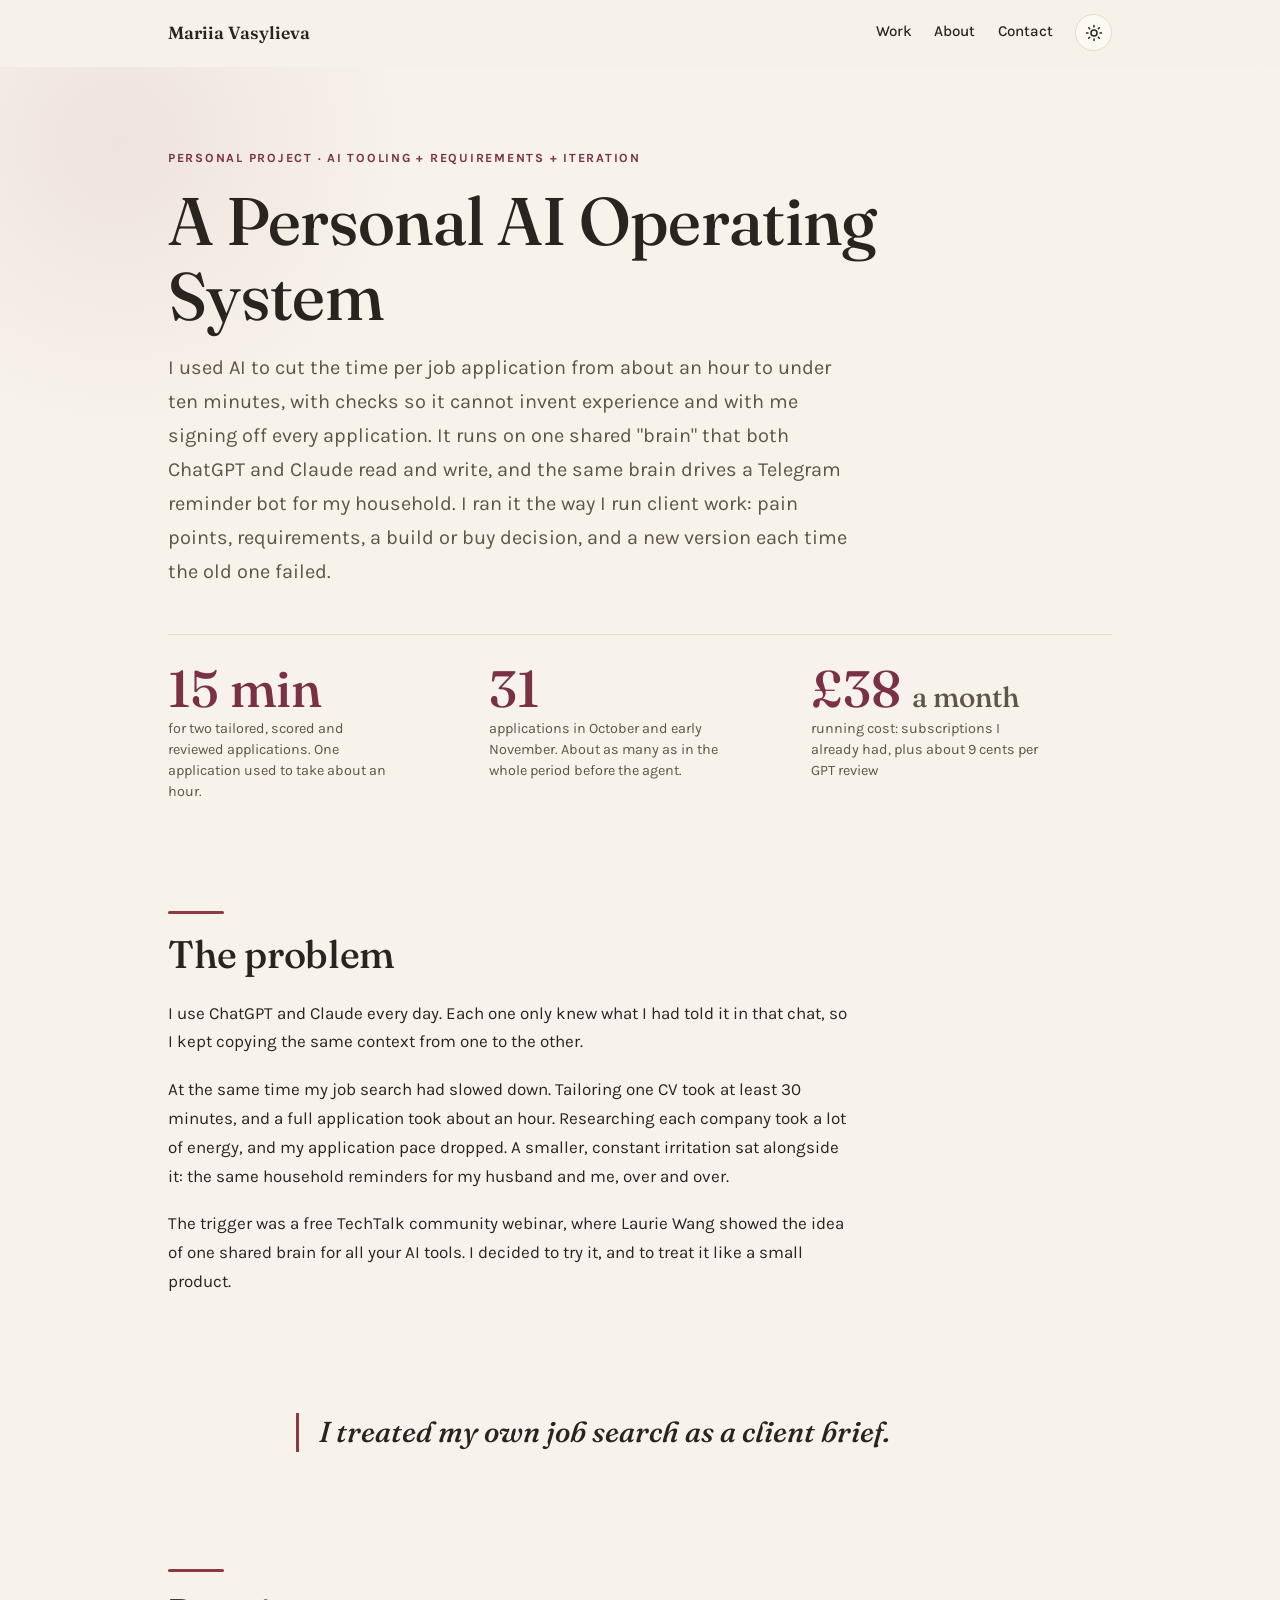
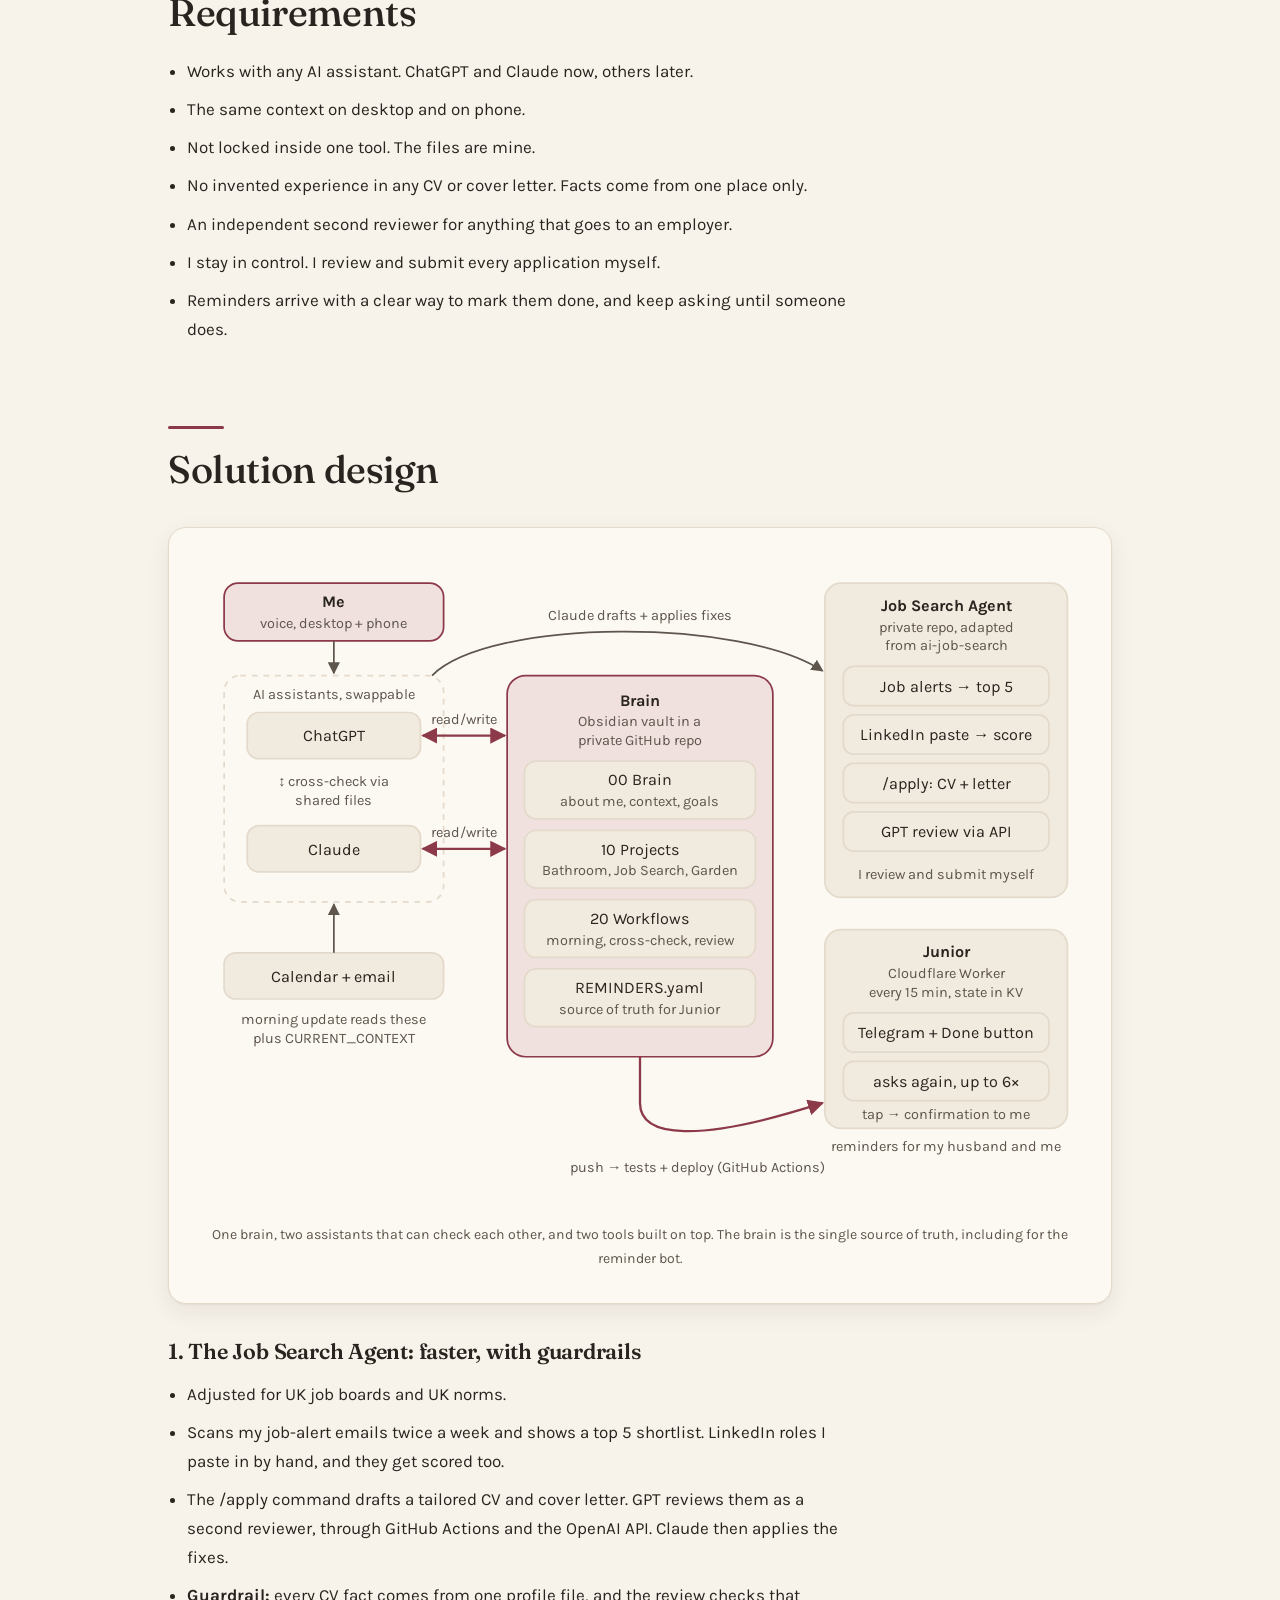
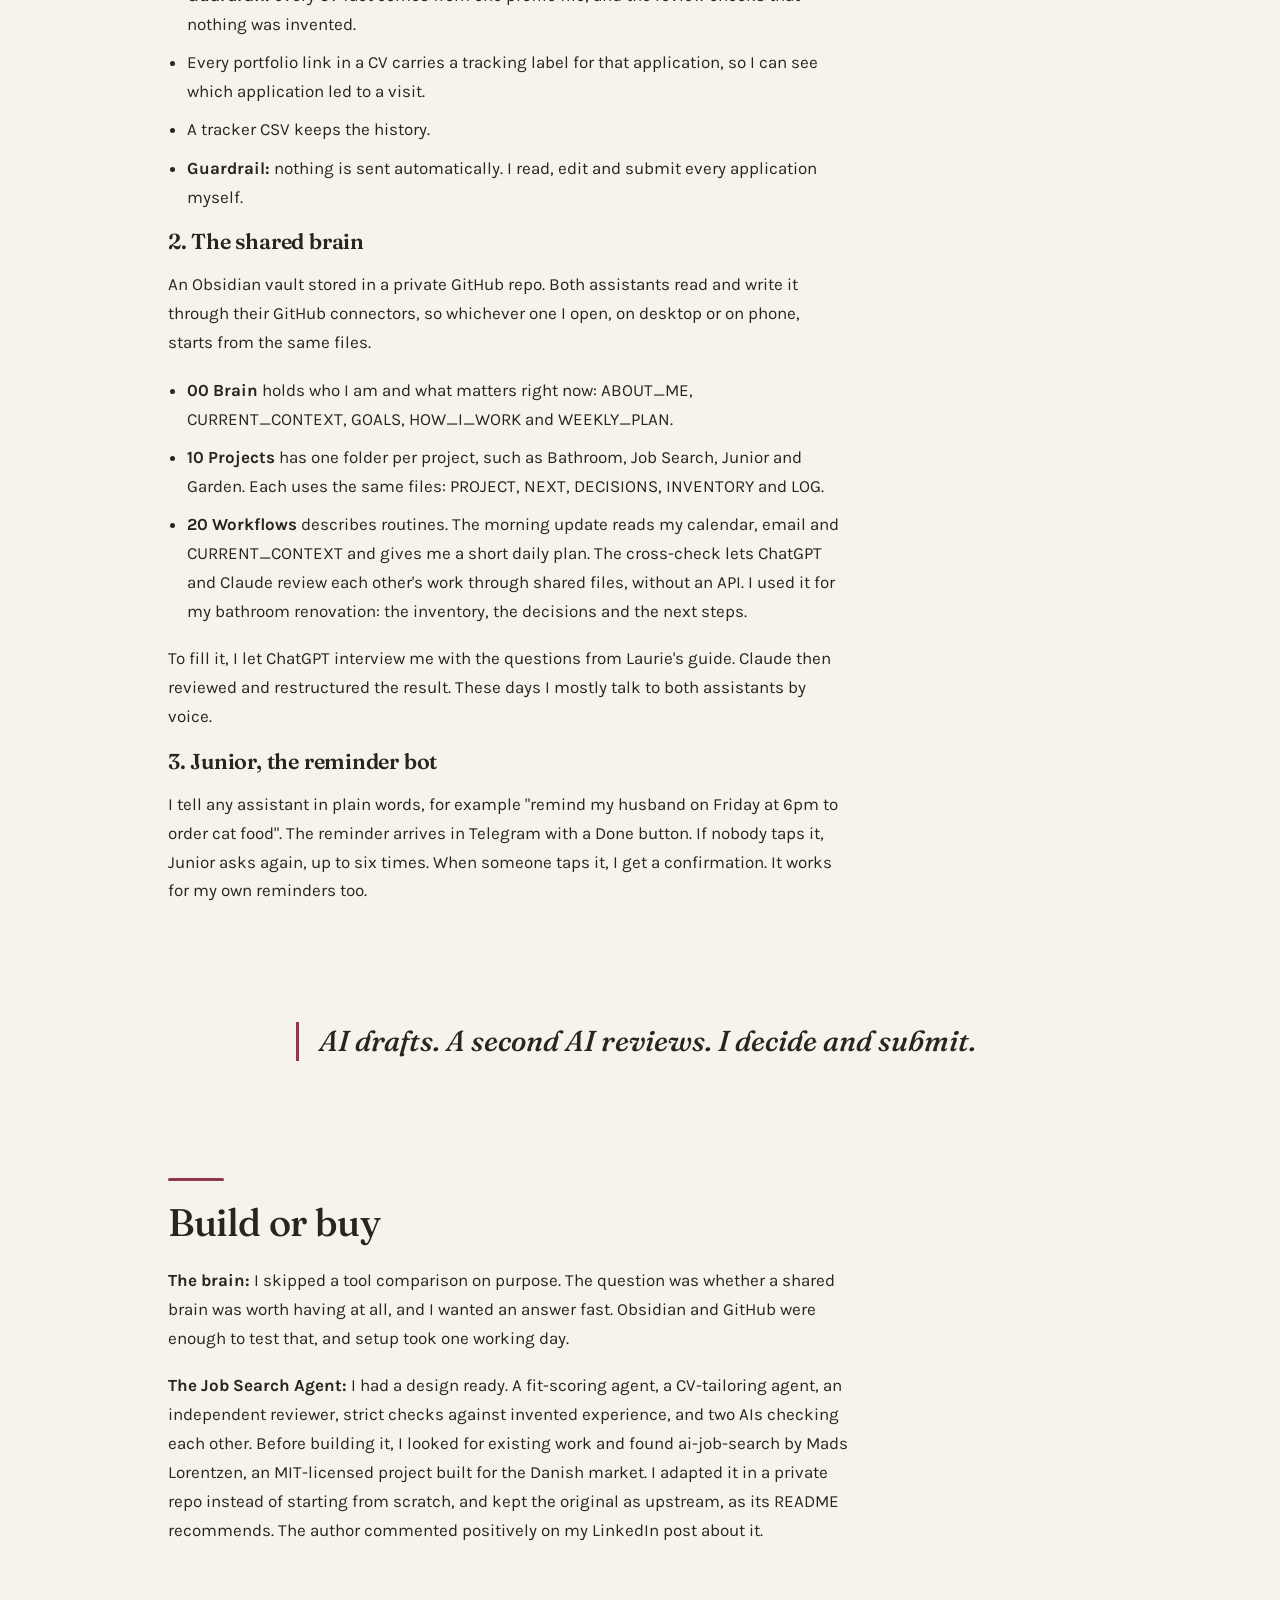
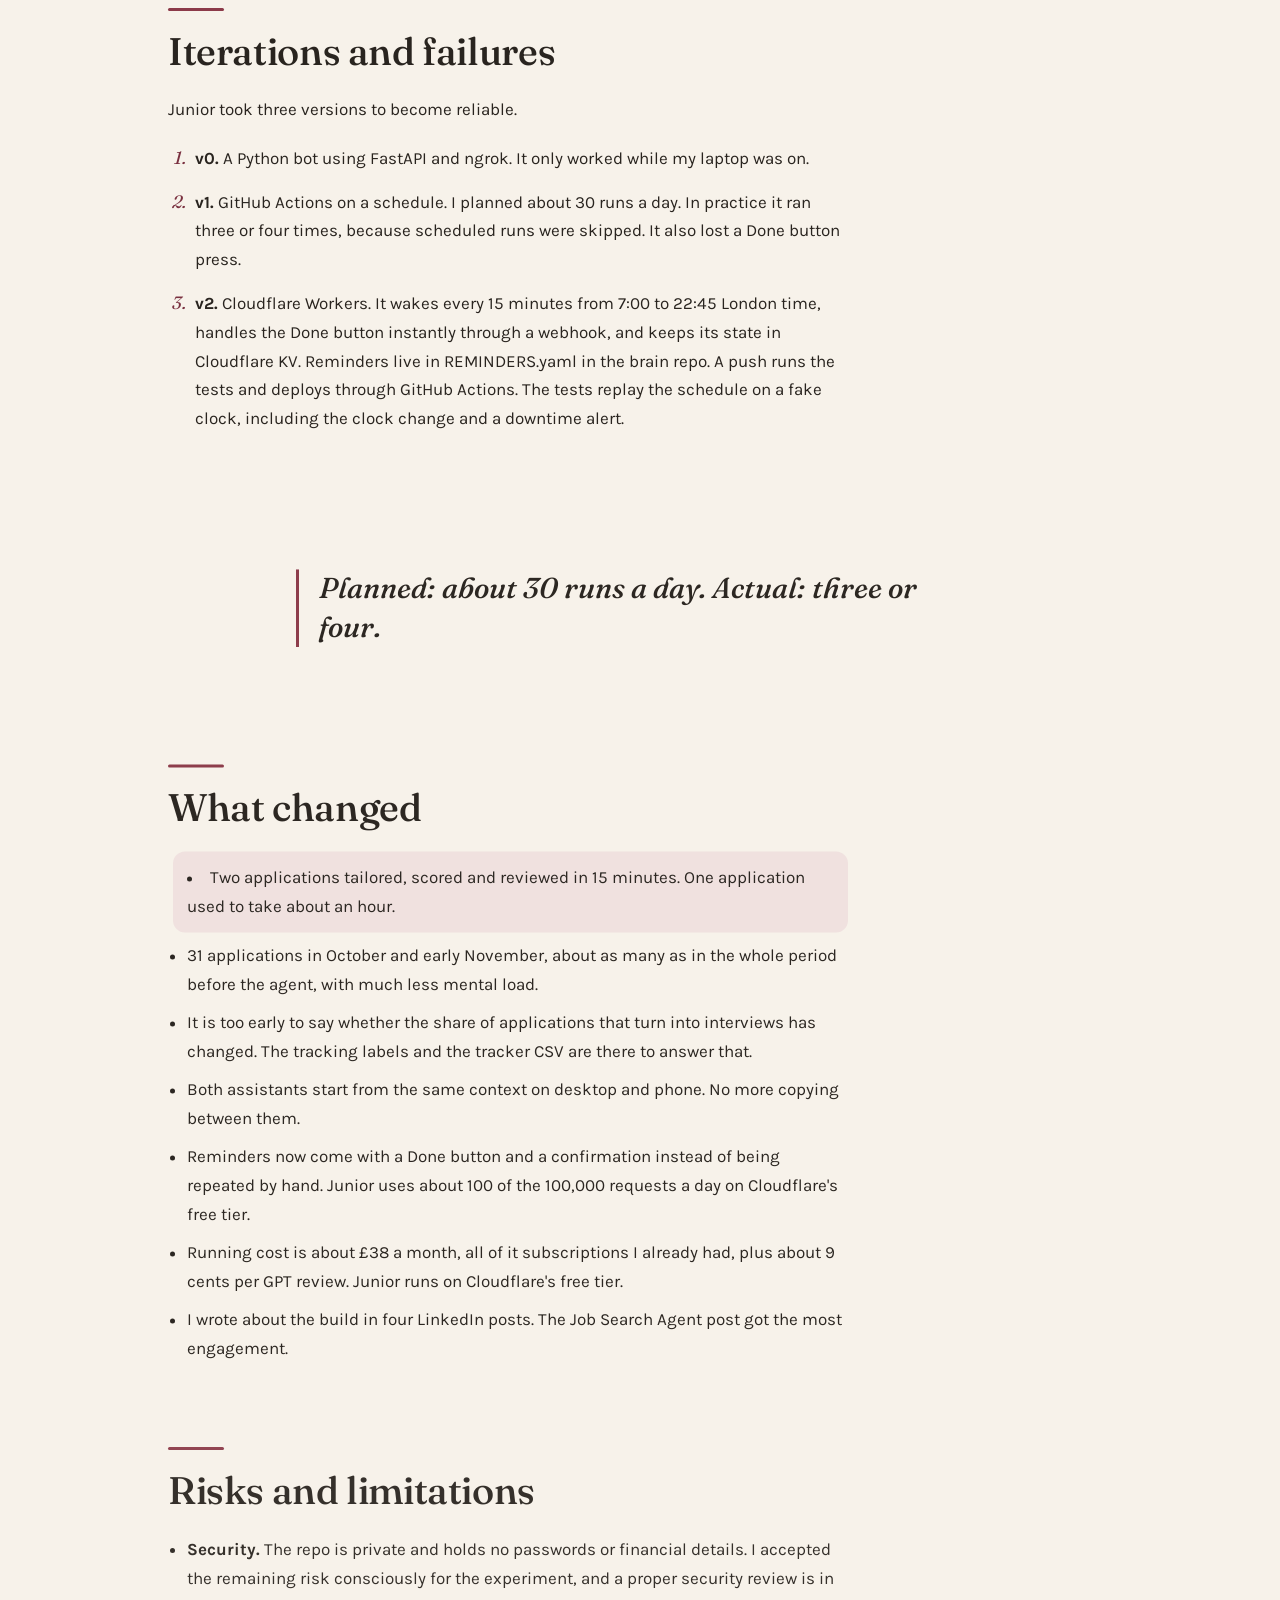
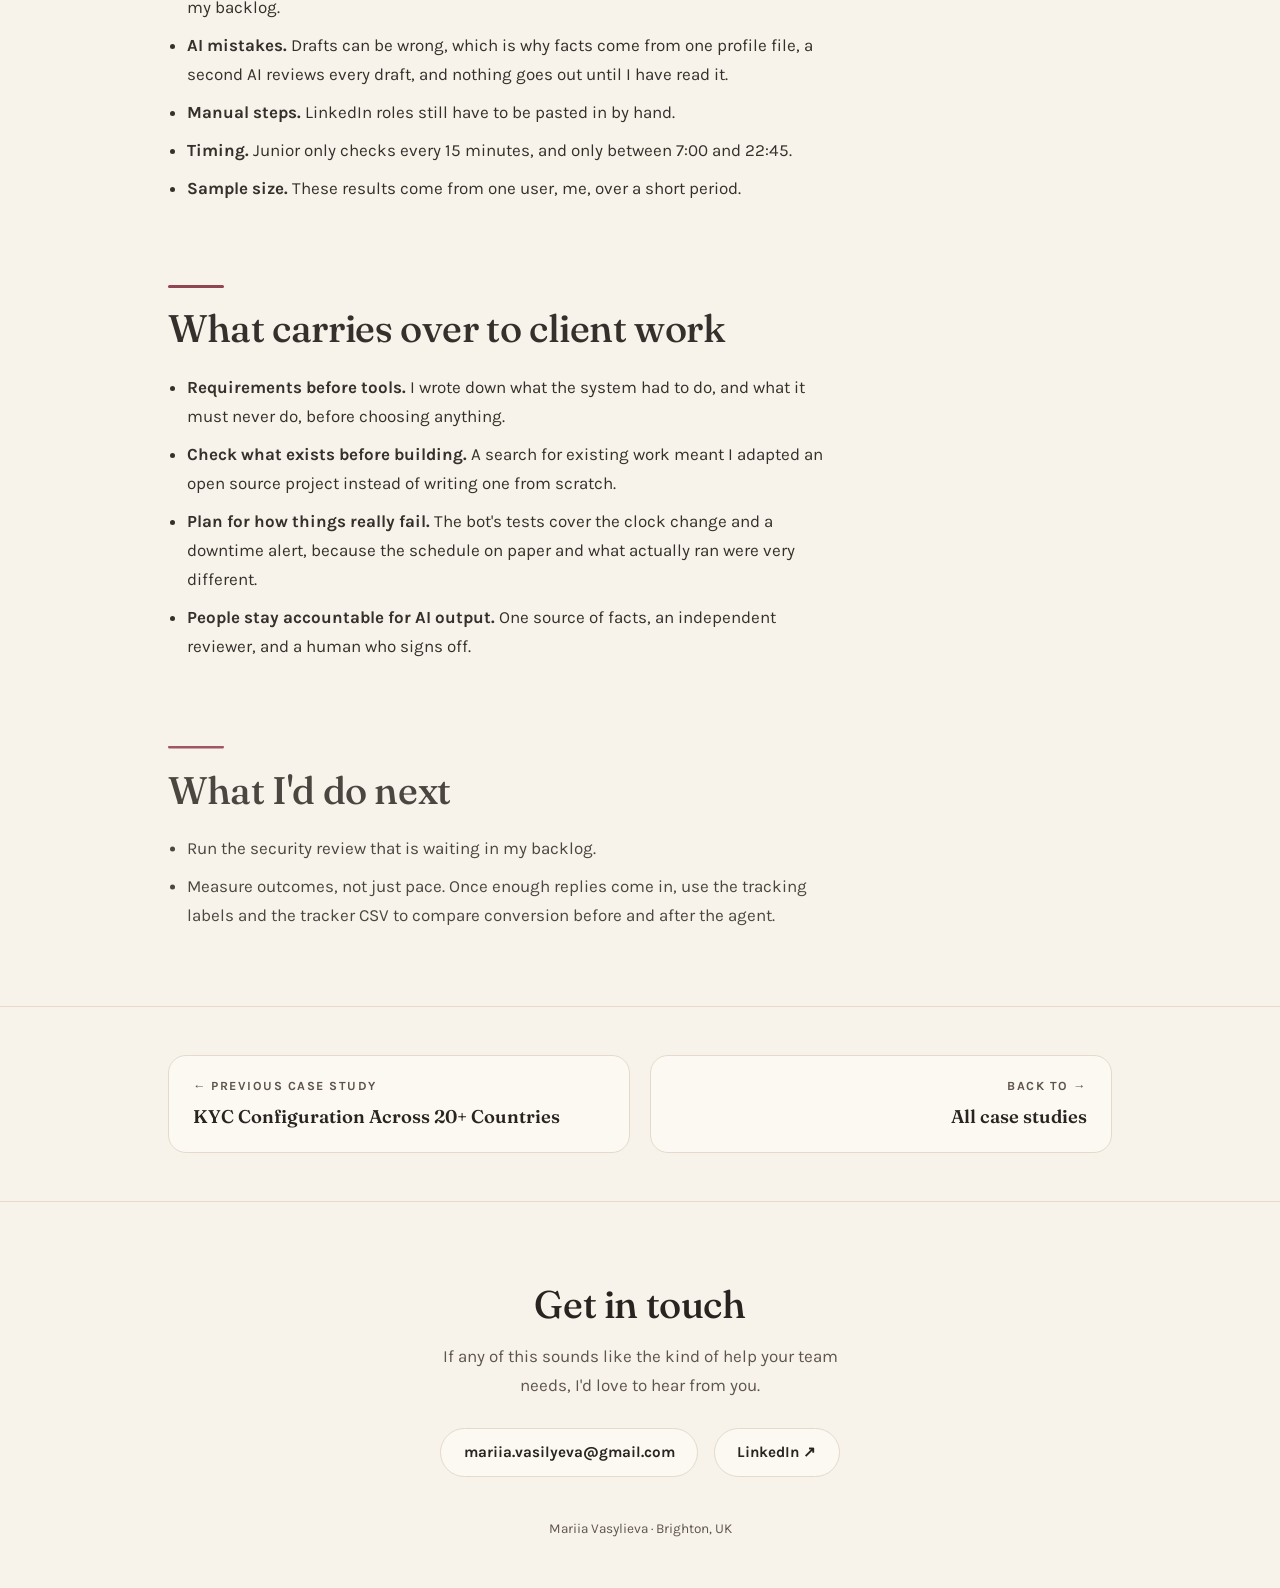
==== commit 1e14c854: "Case study: recruiter-focused edits, 31 applications, wide home tile Co-Authored-By: Claude Opus 5.5" ====
--- a/ai-operating-system/index.html
+++ b/ai-operating-system/index.html
@@ -46,15 +46,15 @@
   <div class="container" data-stagger>
     <p class="eyebrow">Personal project · AI tooling + requirements + iteration</p>
     <h1>A Personal AI Operating System</h1>
-    <p class="case-lede">I set up one shared "brain" that both ChatGPT and Claude read and write. On top of it I built two tools: a job search agent that tailors and reviews my applications, and a Telegram bot that handles household reminders. I ran it the way I run client work. Pain points first, then requirements, a build or buy decision, and a new version each time the old one failed.</p>
+    <p class="case-lede">I used AI to cut the time per job application from about an hour to under ten minutes, with checks so it cannot invent experience and with me signing off every application. It runs on one shared "brain" that both ChatGPT and Claude read and write, and the same brain drives a Telegram reminder bot for my household. I ran it the way I run client work: pain points, requirements, a build or buy decision, and a new version each time the old one failed.</p>
     <div class="glance">
       <div class="stat">
         <span class="stat-number"><span data-count-to="15">15</span> min</span>
         <span class="stat-label">for two tailored, scored and reviewed applications. One application used to take about an hour.</span>
       </div>
       <div class="stat">
-        <span class="stat-number"><span data-count-to="10">10</span></span>
-        <span class="stat-label">applications in the first week with the agent, well above my previous pace</span>
+        <span class="stat-number"><span data-count-to="31">31</span></span>
+        <span class="stat-label">applications in October and early November. About as many as in the whole period before the agent.</span>
       </div>
       <div class="stat">
         <span class="stat-number">£38 <span class="stat-small">a month</span></span>
@@ -69,28 +69,15 @@
     <h2>The problem</h2>
     <div class="prose">
       <p>I use ChatGPT and Claude every day. Each one only knew what I had told it in that chat, so I kept copying the same context from one to the other.</p>
-      <p>At the same time my job search had slowed down. Tailoring one CV took at least 30 minutes, and a full application took about an hour. Researching each company was emotionally draining, and my application pace dropped. A smaller, constant irritation sat alongside it: the same household reminders for my husband and me, over and over.</p>
+      <p>At the same time my job search had slowed down. Tailoring one CV took at least 30 minutes, and a full application took about an hour. Researching each company took a lot of energy, and my application pace dropped. A smaller, constant irritation sat alongside it: the same household reminders for my husband and me, over and over.</p>
       <p>The trigger was a free TechTalk community webinar, where Laurie Wang showed the idea of one shared brain for all your AI tools. I decided to try it, and to treat it like a small product.</p>
     </div>
   </div>
 </section>
 
 <aside class="pull reveal">
-  <p>I treated my own admin as a client brief.</p>
+  <p>I treated my own job search as a client brief.</p>
 </aside>
-
-<section class="narrative reveal">
-  <div class="container">
-    <h2>Where things stood</h2>
-    <div class="prose">
-      <ul>
-        <li>Context lived inside separate chat histories. Switching between ChatGPT and Claude meant copying and explaining everything again.</li>
-        <li>Every application was manual: reading the role, tailoring the CV, writing a cover letter and researching the company. About an hour each.</li>
-        <li>Household reminders were repeated by hand.</li>
-      </ul>
-    </div>
-  </div>
-</section>
 
 <section class="narrative reveal">
   <div class="container">
@@ -211,7 +198,18 @@
     </figure>
 
     <div class="prose">
-      <h3>1. The brain</h3>
+      <h3>1. The Job Search Agent: faster, with guardrails</h3>
+      <ul>
+        <li>Adjusted for UK job boards and UK norms.</li>
+        <li>Scans my job-alert emails twice a week and shows a top 5 shortlist. LinkedIn roles I paste in by hand, and they get scored too.</li>
+        <li>The /apply command drafts a tailored CV and cover letter. GPT reviews them as a second reviewer, through GitHub Actions and the OpenAI API. Claude then applies the fixes.</li>
+        <li><strong>Guardrail:</strong> every CV fact comes from one profile file, and the review checks that nothing was invented.</li>
+        <li>Every portfolio link in a CV carries a tracking label for that application, so I can see which application led to a visit.</li>
+        <li>A tracker CSV keeps the history.</li>
+        <li><strong>Guardrail:</strong> nothing is sent automatically. I read, edit and submit every application myself.</li>
+      </ul>
+
+      <h3>2. The shared brain</h3>
       <p>An Obsidian vault stored in a private GitHub repo. Both assistants read and write it through their GitHub connectors, so whichever one I open, on desktop or on phone, starts from the same files.</p>
       <ul>
         <li><strong>00 Brain</strong> holds who I am and what matters right now: ABOUT_ME, CURRENT_CONTEXT, GOALS, HOW_I_WORK and WEEKLY_PLAN.</li>
@@ -220,21 +218,15 @@
       </ul>
       <p>To fill it, I let ChatGPT interview me with the questions from Laurie's guide. Claude then reviewed and restructured the result. These days I mostly talk to both assistants by voice.</p>
 
-      <h3>2. The Job Search Agent</h3>
-      <ul>
-        <li>Adjusted for UK job boards and UK norms.</li>
-        <li>Scans my job-alert emails twice a week and shows a top 5 shortlist. LinkedIn roles I paste in by hand, and they get scored too.</li>
-        <li>The /apply command drafts a tailored CV and cover letter. GPT reviews them as a second reviewer, through GitHub Actions and the OpenAI API. Claude then applies the fixes.</li>
-        <li>Every CV fact comes from one profile file, so nothing can be invented along the way.</li>
-        <li>Every portfolio link in a CV carries a tracking label for that application, so I can see which application led to a visit.</li>
-        <li>A tracker CSV keeps the history. I always review and submit myself.</li>
-      </ul>
-
       <h3>3. Junior, the reminder bot</h3>
       <p>I tell any assistant in plain words, for example "remind my husband on Friday at 6pm to order cat food". The reminder arrives in Telegram with a Done button. If nobody taps it, Junior asks again, up to six times. When someone taps it, I get a confirmation. It works for my own reminders too.</p>
     </div>
   </div>
 </section>
+
+<aside class="pull reveal">
+  <p>AI drafts. A second AI reviews. I decide and submit.</p>
+</aside>
 
 <section class="narrative reveal">
   <div class="container">
@@ -270,20 +262,13 @@
     <div class="prose">
       <ul>
         <li class="result-highlight">Two applications tailored, scored and reviewed in 15 minutes. One application used to take about an hour.</li>
-        <li>10 applications in the first week, well above my previous pace, with much less mental load.</li>
+        <li>31 applications in October and early November, about as many as in the whole period before the agent, with much less mental load.</li>
+        <li>It is too early to say whether the share of applications that turn into interviews has changed. The tracking labels and the tracker CSV are there to answer that.</li>
         <li>Both assistants start from the same context on desktop and phone. No more copying between them.</li>
         <li>Reminders now come with a Done button and a confirmation instead of being repeated by hand. Junior uses about 100 of the 100,000 requests a day on Cloudflare's free tier.</li>
+        <li>Running cost is about £38 a month, all of it subscriptions I already had, plus about 9 cents per GPT review. Junior runs on Cloudflare's free tier.</li>
         <li>I wrote about the build in four LinkedIn posts. The Job Search Agent post got the most engagement.</li>
       </ul>
-    </div>
-  </div>
-</section>
-
-<section class="narrative reveal">
-  <div class="container">
-    <h2>Cost</h2>
-    <div class="prose">
-      <p>About £38 a month, all of it subscriptions I already had. On top of that, each GPT review costs about 9 cents. Junior runs on Cloudflare's free tier.</p>
     </div>
   </div>
 </section>
@@ -305,12 +290,25 @@
 
 <section class="narrative reveal">
   <div class="container">
+    <h2>What carries over to client work</h2>
+    <div class="prose">
+      <ul>
+        <li><strong>Requirements before tools.</strong> I wrote down what the system had to do, and what it must never do, before choosing anything.</li>
+        <li><strong>Check what exists before building.</strong> A search for existing work meant I adapted an open source project instead of writing one from scratch.</li>
+        <li><strong>Plan for how things really fail.</strong> The bot's tests cover the clock change and a downtime alert, because the schedule on paper and what actually ran were very different.</li>
+        <li><strong>People stay accountable for AI output.</strong> One source of facts, an independent reviewer, and a human who signs off.</li>
+      </ul>
+    </div>
+  </div>
+</section>
+
+<section class="narrative reveal">
+  <div class="container">
     <h2>What I'd do next</h2>
     <div class="prose">
       <ul>
         <li>Run the security review that is waiting in my backlog.</li>
-        <li>[to confirm] Use the tracking labels and the tracker CSV to measure outcomes, not just pace: which applications lead to portfolio visits and replies.</li>
-        <li>[to confirm] Connect a third assistant to the brain, since it was designed to work with any AI.</li>
+        <li>Measure outcomes, not just pace. Once enough replies come in, use the tracking labels and the tracker CSV to compare conversion before and after the agent.</li>
       </ul>
     </div>
   </div>
--- a/styles.css
+++ b/styles.css
@@ -251,6 +251,9 @@
   gap: 1.25rem;
 }
 
+/* A full-width tile, used when the number of tiles is odd */
+.tile--wide { grid-column: 1 / -1; }
+
 .tile {
   position: relative;
   display: flex;
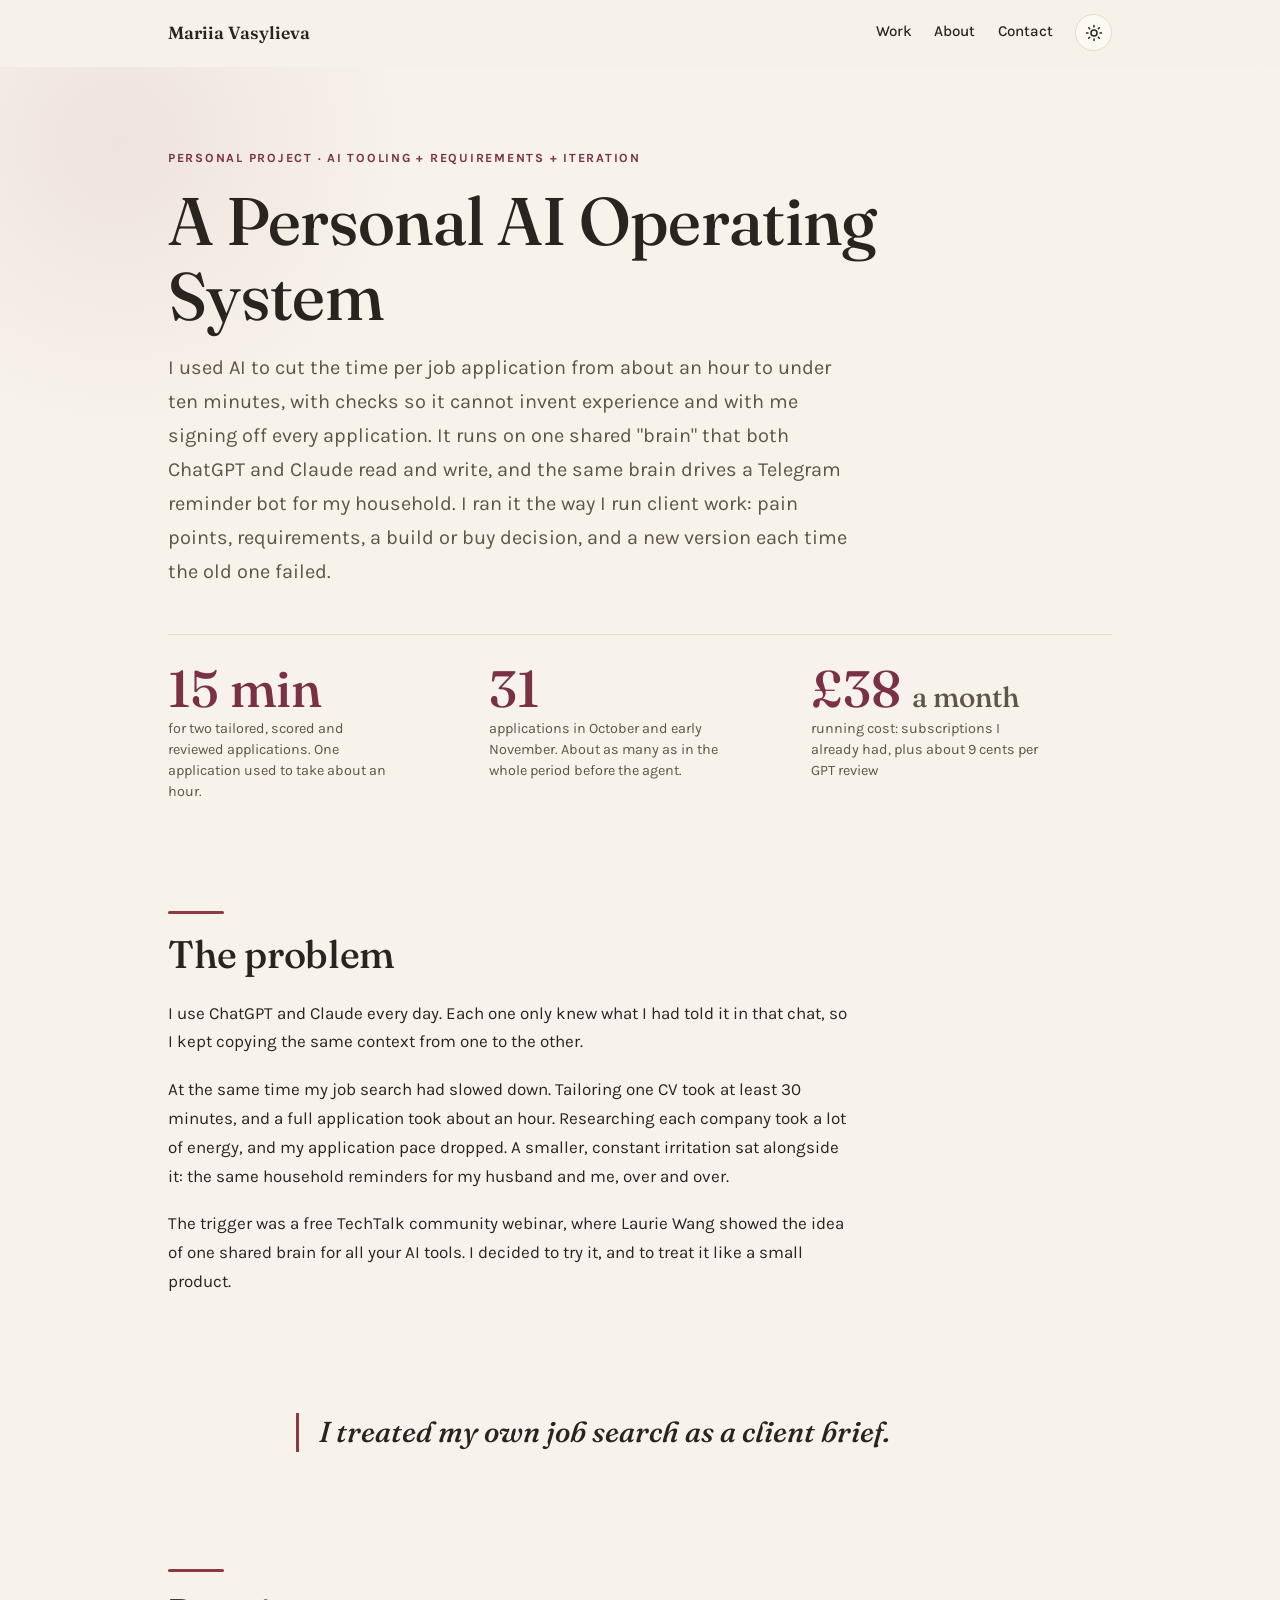
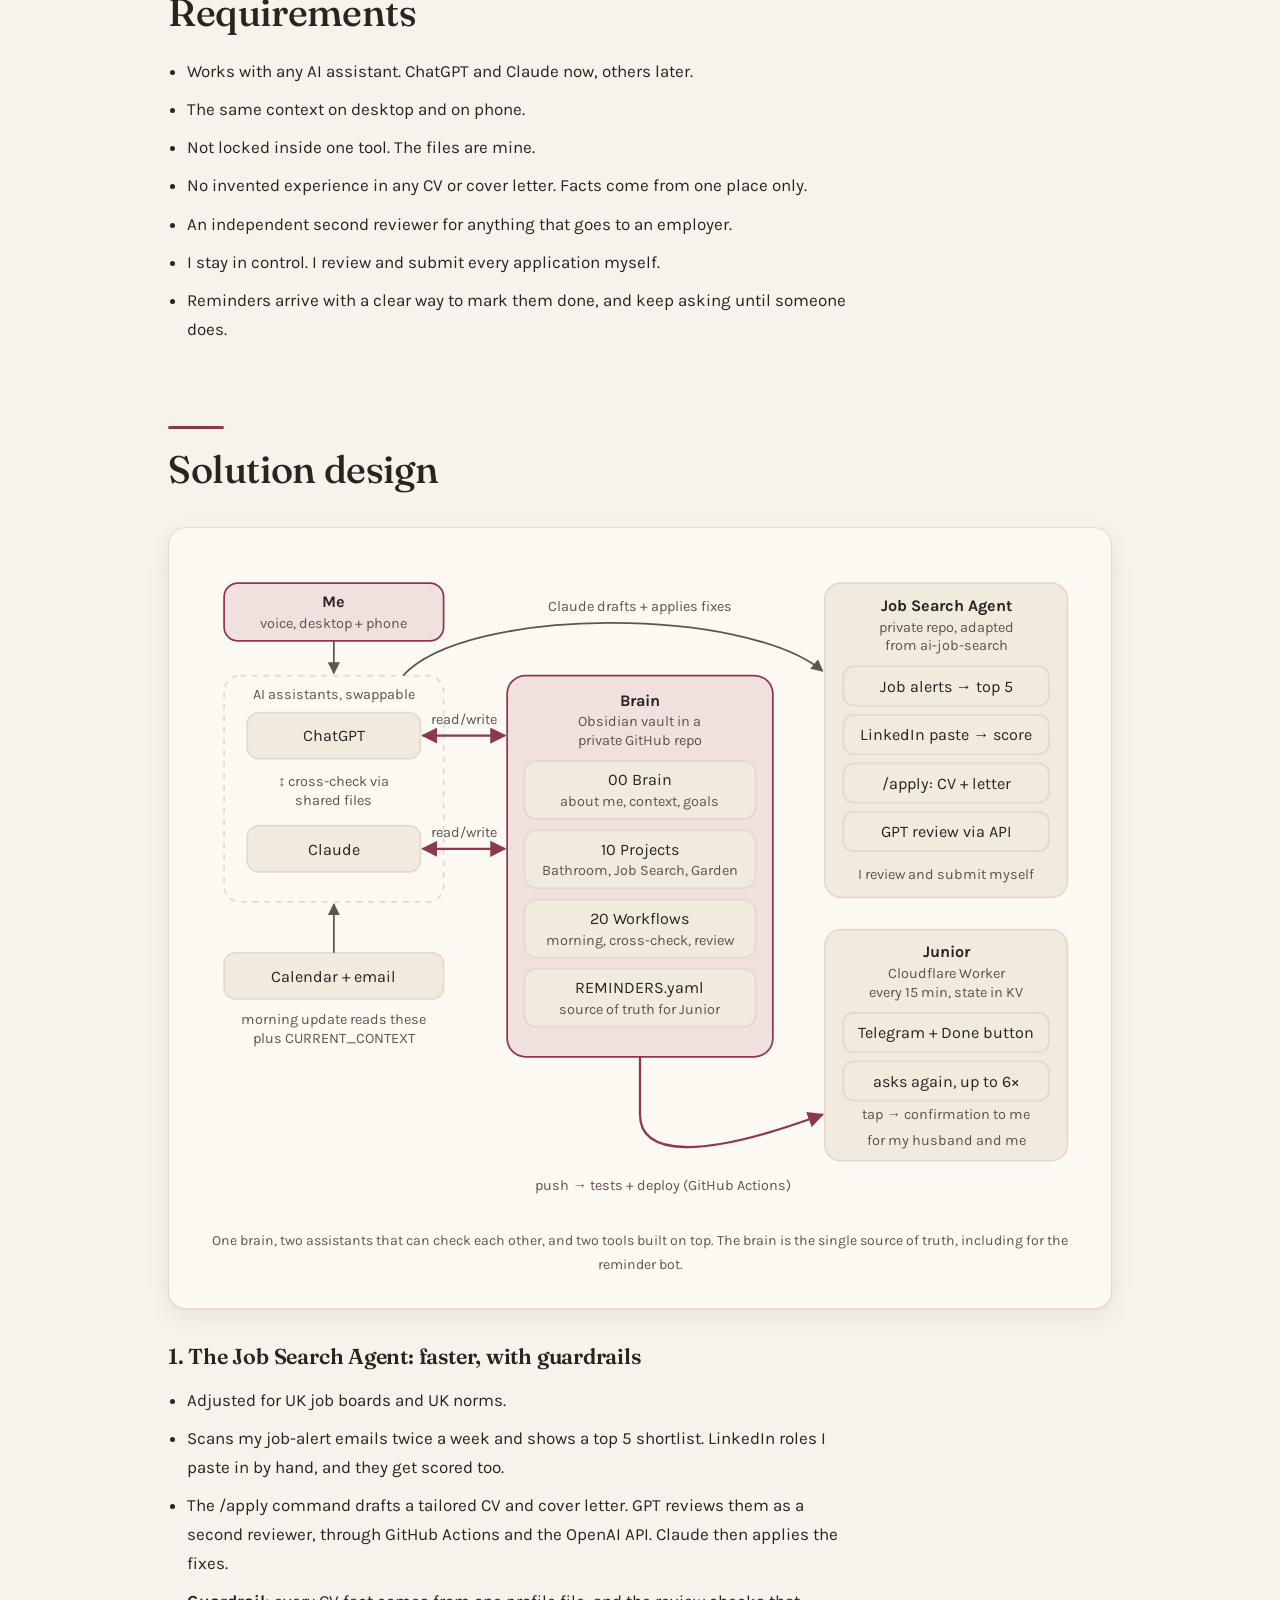
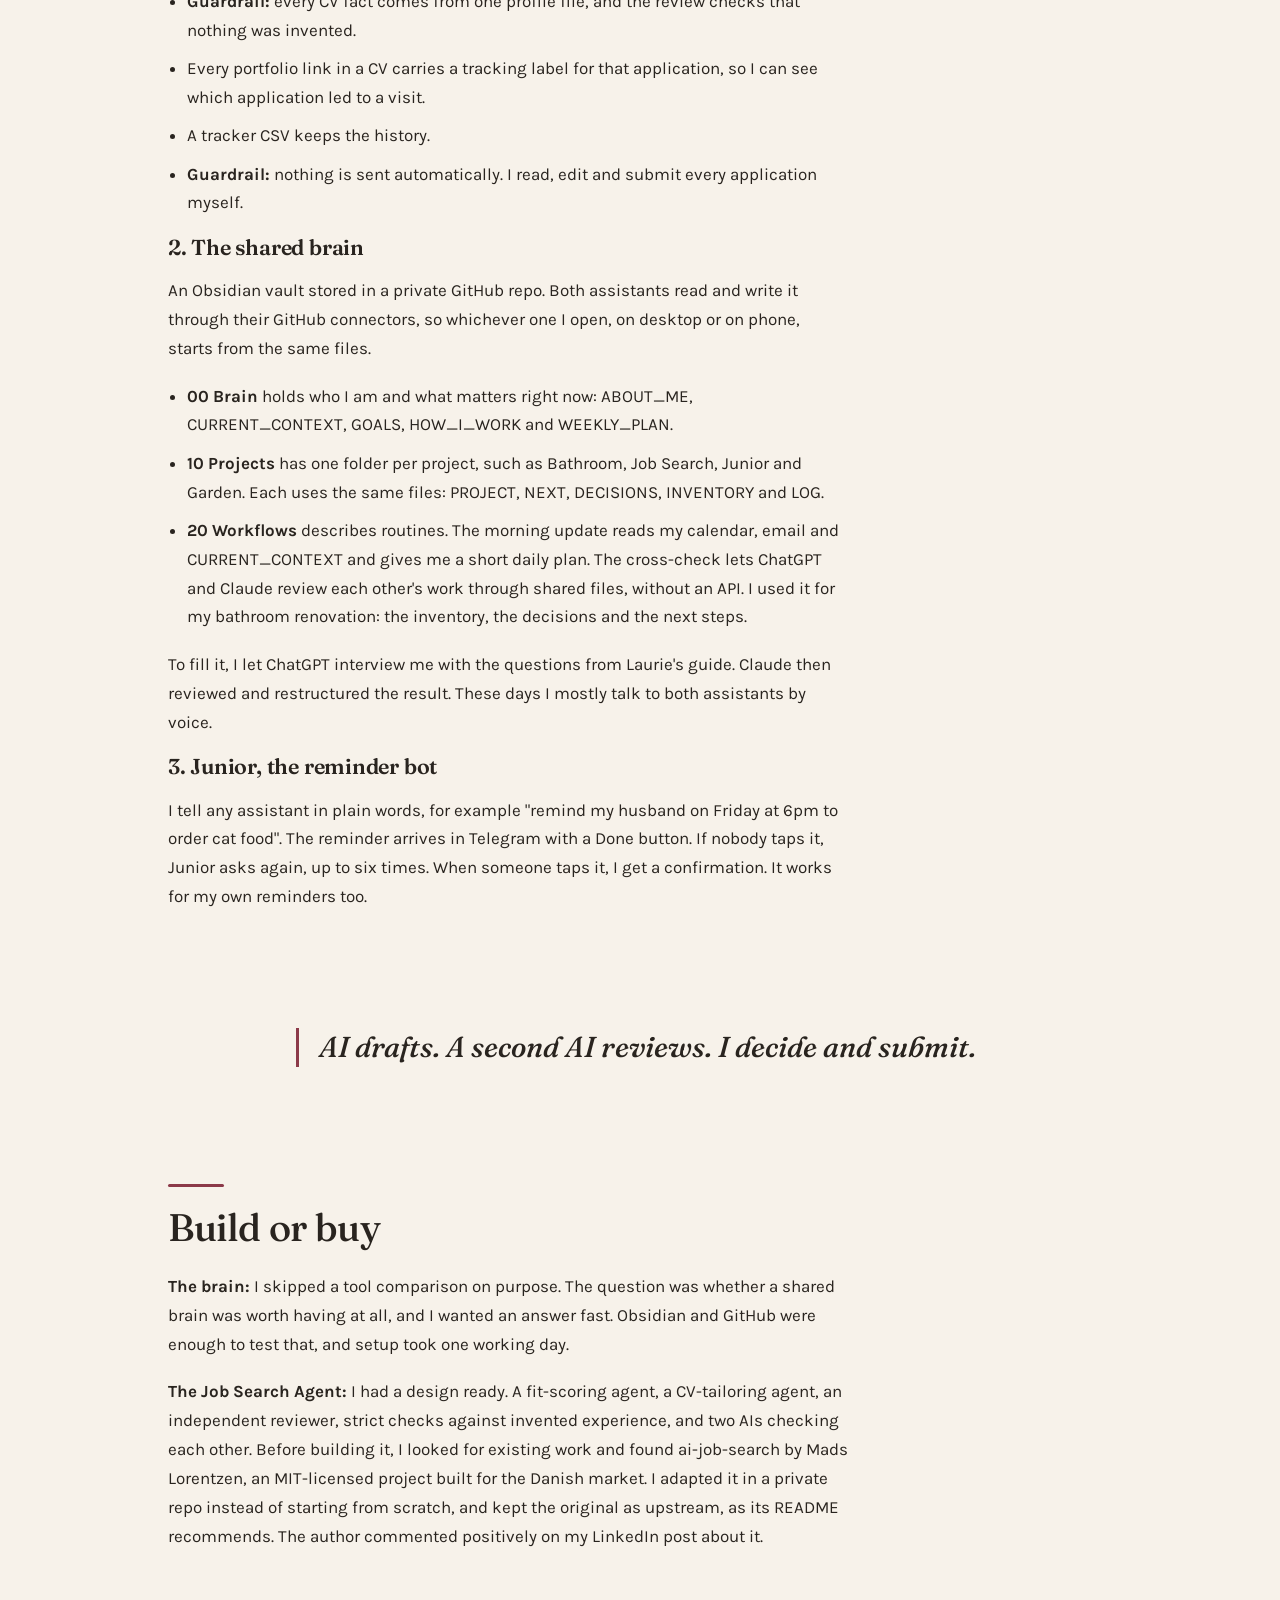
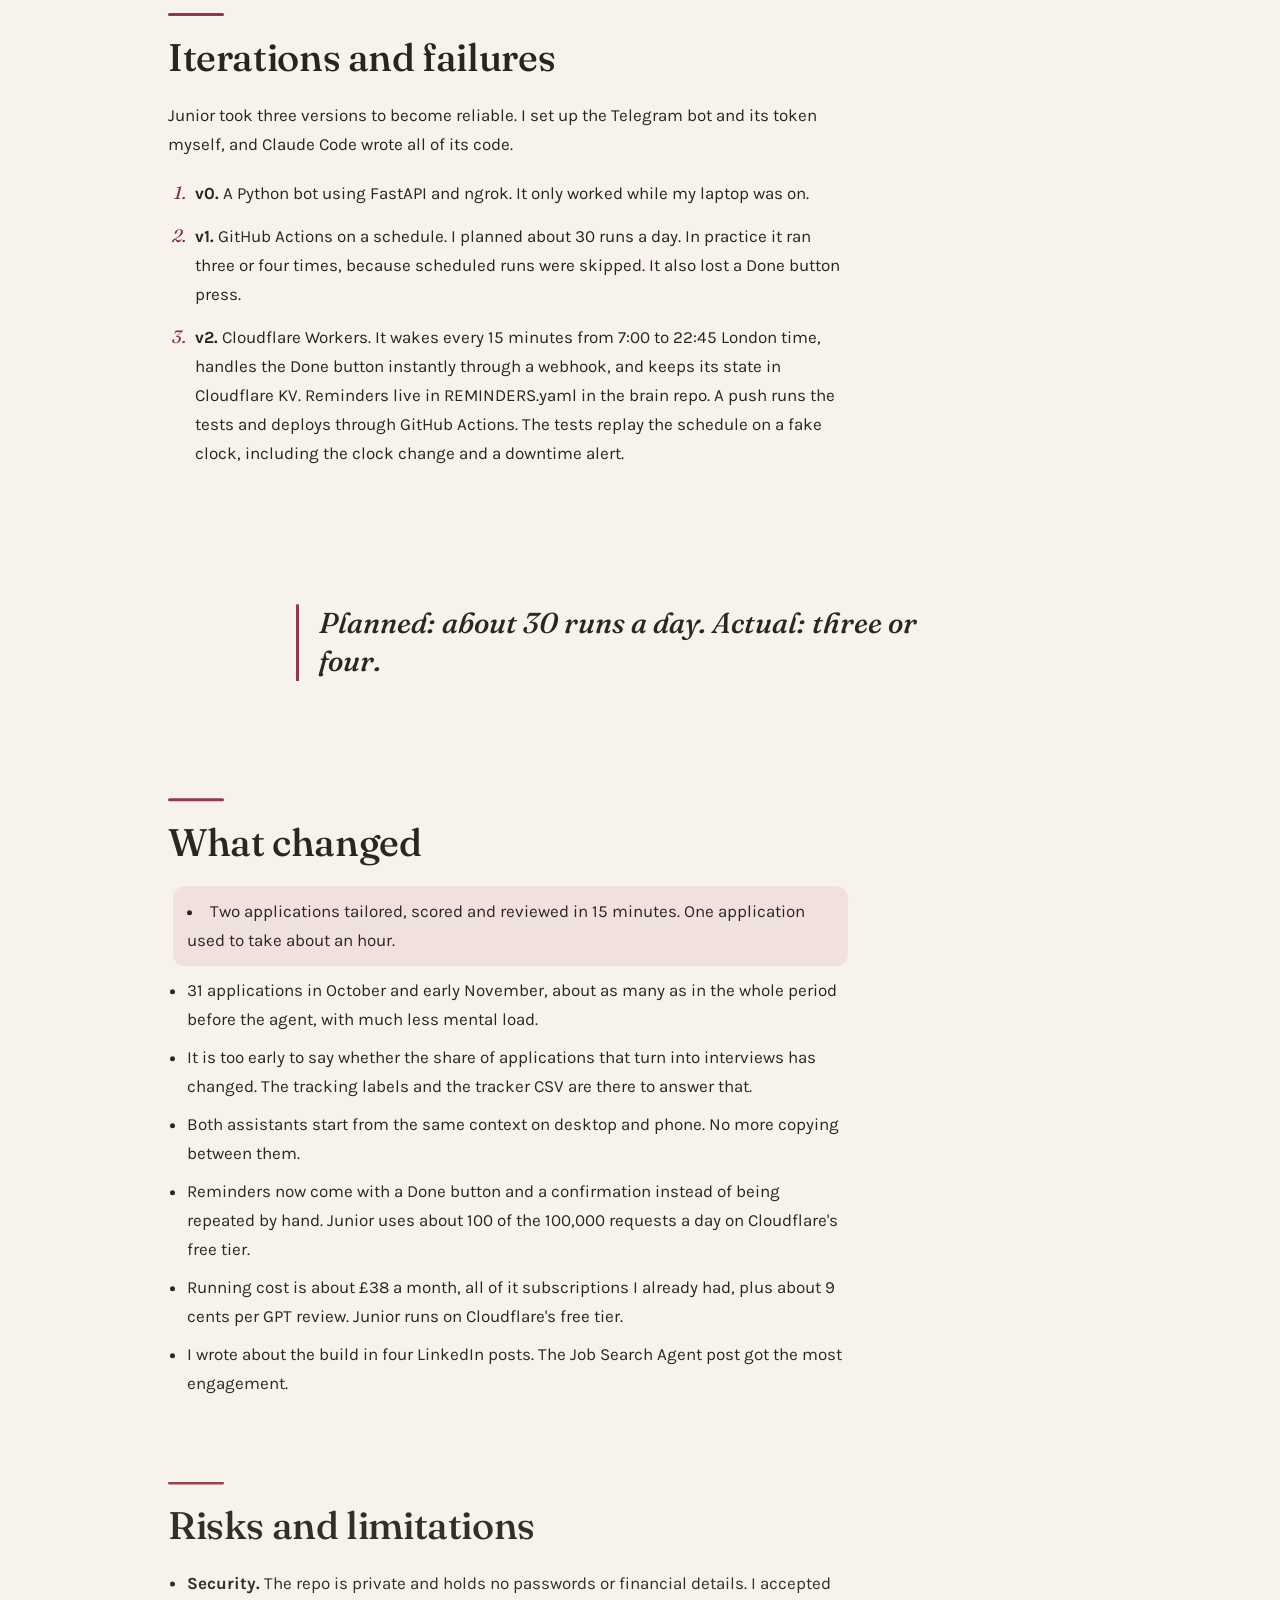
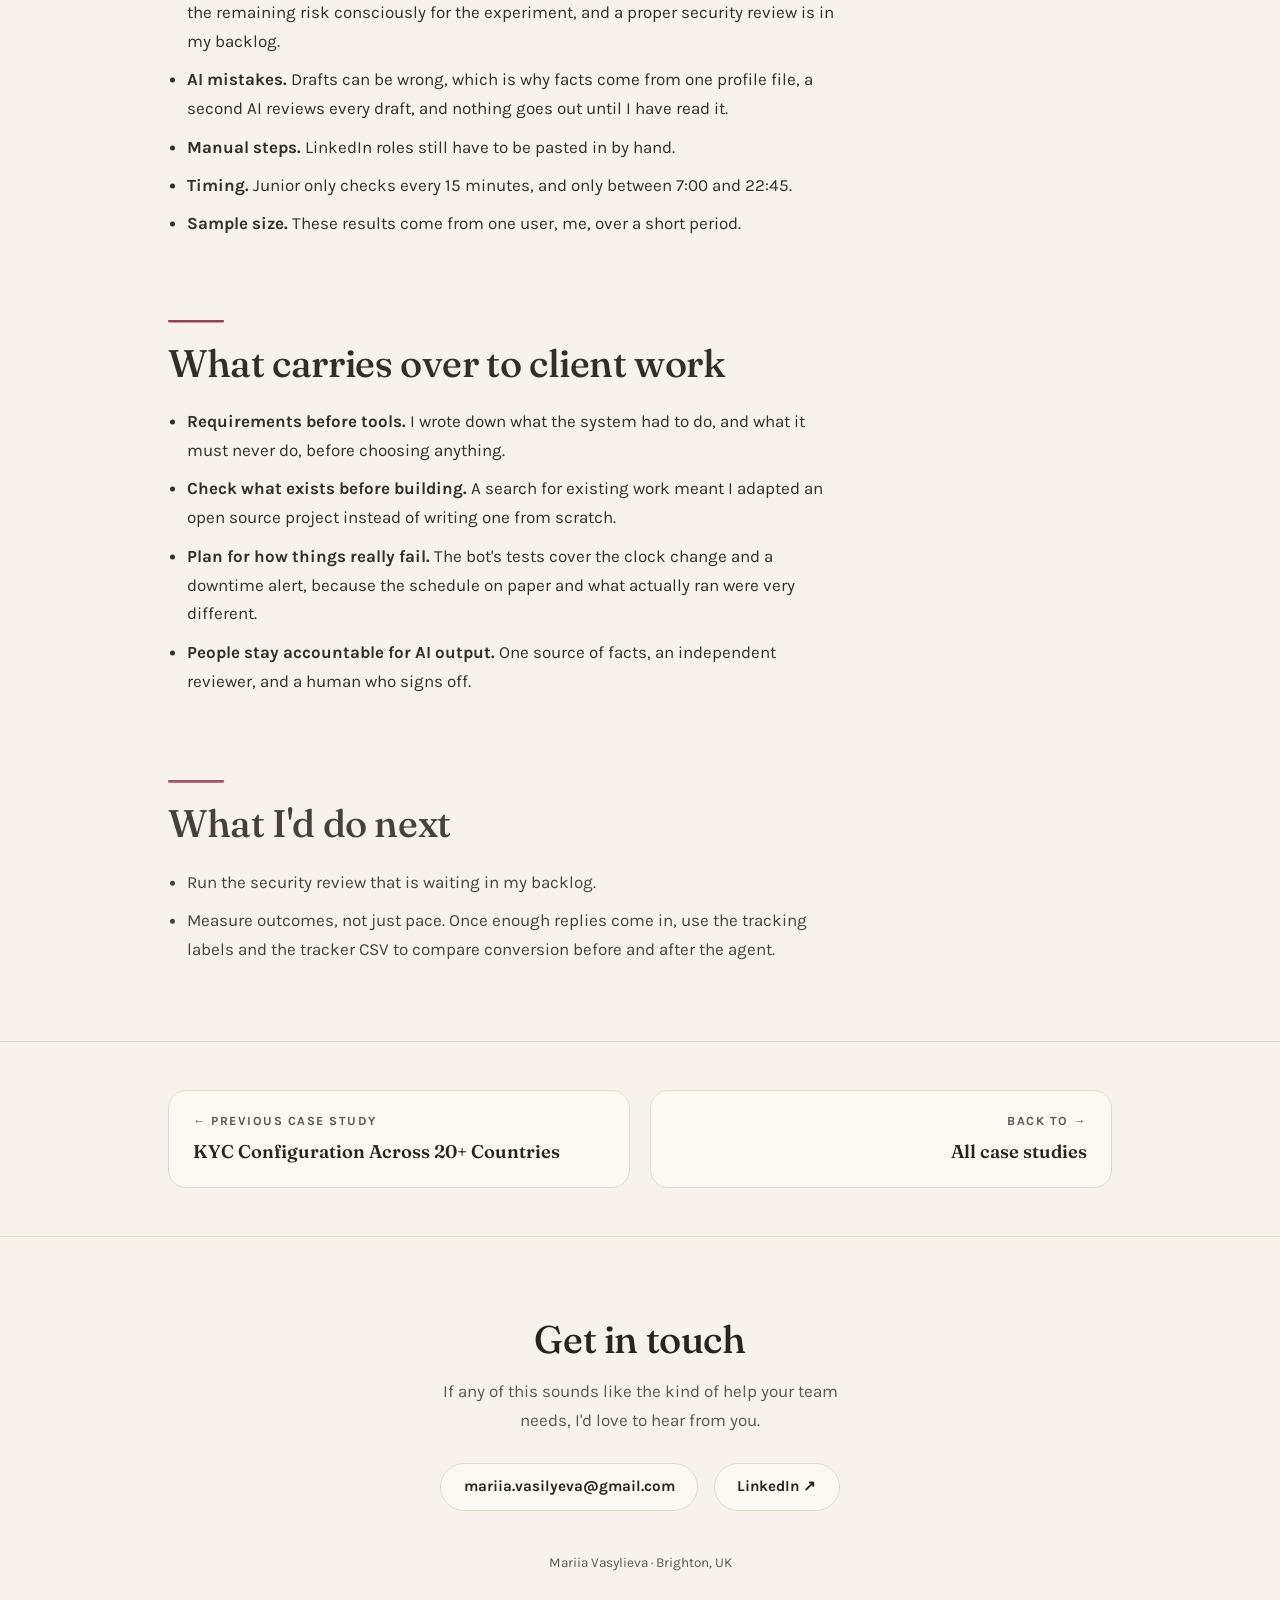
==== commit 29ee4909: "Diagram: always-visible lines, tidier Junior box; note Claude Code wrote Junior Co-Authored-By: Clau" ====
--- a/ai-operating-system/index.html
+++ b/ai-operating-system/index.html
@@ -101,7 +101,7 @@
     <h2>Solution design</h2>
 
     <figure class="diagram-figure">
-      <svg class="diag" viewBox="0 0 760 560" role="img" aria-label="System diagram. I talk by voice to ChatGPT and Claude. Both read and write the brain, a private GitHub repo with Brain, Projects and Workflows folders and a REMINDERS file. A morning update reads my calendar and email. Claude runs the Job Search Agent, which scans job alerts, scores LinkedIn roles, drafts a CV and cover letter, and gets a GPT review; I review and submit. A push to the REMINDERS file runs tests and deploys Junior, a Cloudflare Worker that sends Telegram reminders with a Done button.">
+      <svg class="diag" viewBox="0 0 760 565" role="img" aria-label="System diagram. I talk by voice to ChatGPT and Claude. Both read and write the brain, a private GitHub repo with Brain, Projects and Workflows folders and a REMINDERS file. A morning update reads my calendar and email. Claude runs the Job Search Agent, which scans job alerts, scores LinkedIn roles, drafts a CV and cover letter, and gets a GPT review; I review and submit. A push to the REMINDERS file runs tests and deploys Junior, a Cloudflare Worker that sends Telegram reminders with a Done button.">
         <defs>
           <marker id="ah" viewBox="0 0 10 10" refX="9" refY="5" markerWidth="7" markerHeight="7" orient="auto-start-reverse">
             <path d="M0 0 L10 5 L0 10 z" style="fill: var(--muted)"/>
@@ -115,7 +115,7 @@
         <rect class="node node--accent" x="20" y="20" width="190" height="50" rx="12"/>
         <text class="t-strong" x="115" y="41" text-anchor="middle">Me</text>
         <text class="t-muted" x="115" y="59" text-anchor="middle">voice, desktop + phone</text>
-        <path class="edge draw" pathLength="1" d="M115 70 L115 98" marker-end="url(#ah)"/>
+        <path class="edge" d="M115 70 L115 98" marker-end="url(#ah)"/>
 
         <!-- AI assistants -->
         <rect class="node" x="20" y="100" width="190" height="196" rx="14" style="fill: none; stroke-dasharray: 5 5"/>
@@ -130,13 +130,13 @@
         <!-- Calendar + email -->
         <rect class="node" x="20" y="340" width="190" height="40" rx="10"/>
         <text x="115" y="365" text-anchor="middle">Calendar + email</text>
-        <path class="edge draw" pathLength="1" d="M115 340 L115 298" marker-end="url(#ah)"/>
+        <path class="edge" d="M115 340 L115 298" marker-end="url(#ah)"/>
         <text class="t-muted" x="115" y="402" text-anchor="middle">morning update reads these</text>
         <text class="t-muted" x="115" y="418" text-anchor="middle">plus CURRENT_CONTEXT</text>
 
         <!-- AI to brain -->
-        <path class="edge edge--accent draw" pathLength="1" d="M192 152 L263 152" marker-start="url(#aha)" marker-end="url(#aha)"/>
-        <path class="edge edge--accent draw" pathLength="1" d="M192 250 L263 250" marker-start="url(#aha)" marker-end="url(#aha)"/>
+        <path class="edge edge--accent" d="M192 152 L263 152" marker-start="url(#aha)" marker-end="url(#aha)"/>
+        <path class="edge edge--accent" d="M192 250 L263 250" marker-start="url(#aha)" marker-end="url(#aha)"/>
         <text class="t-muted" x="228" y="142" text-anchor="middle">read/write</text>
         <text class="t-muted" x="228" y="240" text-anchor="middle">read/write</text>
 
@@ -160,8 +160,8 @@
         <text class="t-muted" x="380" y="393" text-anchor="middle">source of truth for Junior</text>
 
         <!-- Claude runs the Job Search Agent -->
-        <path class="edge draw" pathLength="1" d="M200 100 C 250 50, 470 50, 538 96" marker-end="url(#ah)"/>
-        <text class="t-muted" x="380" y="52" text-anchor="middle">Claude drafts + applies fixes</text>
+        <path class="edge" d="M175 100 C 230 40, 470 40, 538 96" marker-end="url(#ah)"/>
+        <text class="t-muted" x="380" y="44" text-anchor="middle">Claude drafts + applies fixes</text>
 
         <!-- Job Search Agent -->
         <rect class="node" x="540" y="20" width="210" height="272" rx="14"/>
@@ -179,11 +179,11 @@
         <text class="t-muted" x="645" y="276" text-anchor="middle">I review and submit myself</text>
 
         <!-- Deploy Junior -->
-        <path class="edge edge--accent draw" pathLength="1" d="M380 430 L380 470 C 380 500, 430 505, 538 470" marker-end="url(#aha)"/>
-        <text class="t-muted" x="430" y="530" text-anchor="middle">push → tests + deploy (GitHub Actions)</text>
+        <path class="edge edge--accent" d="M380 430 L380 480 C 380 515, 430 520, 538 480" marker-end="url(#aha)"/>
+        <text class="t-muted" x="400" y="545" text-anchor="middle">push → tests + deploy (GitHub Actions)</text>
 
         <!-- Junior -->
-        <rect class="node" x="540" y="320" width="210" height="172" rx="14"/>
+        <rect class="node" x="540" y="320" width="210" height="200" rx="14"/>
         <text class="t-strong" x="645" y="344" text-anchor="middle">Junior</text>
         <text class="t-muted" x="645" y="362" text-anchor="middle">Cloudflare Worker</text>
         <text class="t-muted" x="645" y="378" text-anchor="middle">every 15 min, state in KV</text>
@@ -192,7 +192,7 @@
         <rect class="node" x="556" y="434" width="178" height="34" rx="9"/>
         <text x="645" y="456" text-anchor="middle">asks again, up to 6×</text>
         <text class="t-muted" x="645" y="484" text-anchor="middle">tap → confirmation to me</text>
-        <text class="t-muted" x="645" y="512" text-anchor="middle">reminders for my husband and me</text>
+        <text class="t-muted" x="645" y="506" text-anchor="middle">for my husband and me</text>
       </svg>
       <figcaption>One brain, two assistants that can check each other, and two tools built on top. The brain is the single source of truth, including for the reminder bot.</figcaption>
     </figure>
@@ -242,7 +242,7 @@
   <div class="container">
     <h2>Iterations and failures</h2>
     <div class="prose">
-      <p>Junior took three versions to become reliable.</p>
+      <p>Junior took three versions to become reliable. I set up the Telegram bot and its token myself, and Claude Code wrote all of its code.</p>
       <ol class="process">
         <li><strong>v0.</strong> A Python bot using FastAPI and ngrok. It only worked while my laptop was on.</li>
         <li><strong>v1.</strong> GitHub Actions on a schedule. I planned about 30 runs a day. In practice it ran three or four times, because scheduled runs were skipped. It also lost a Done button press.</li>
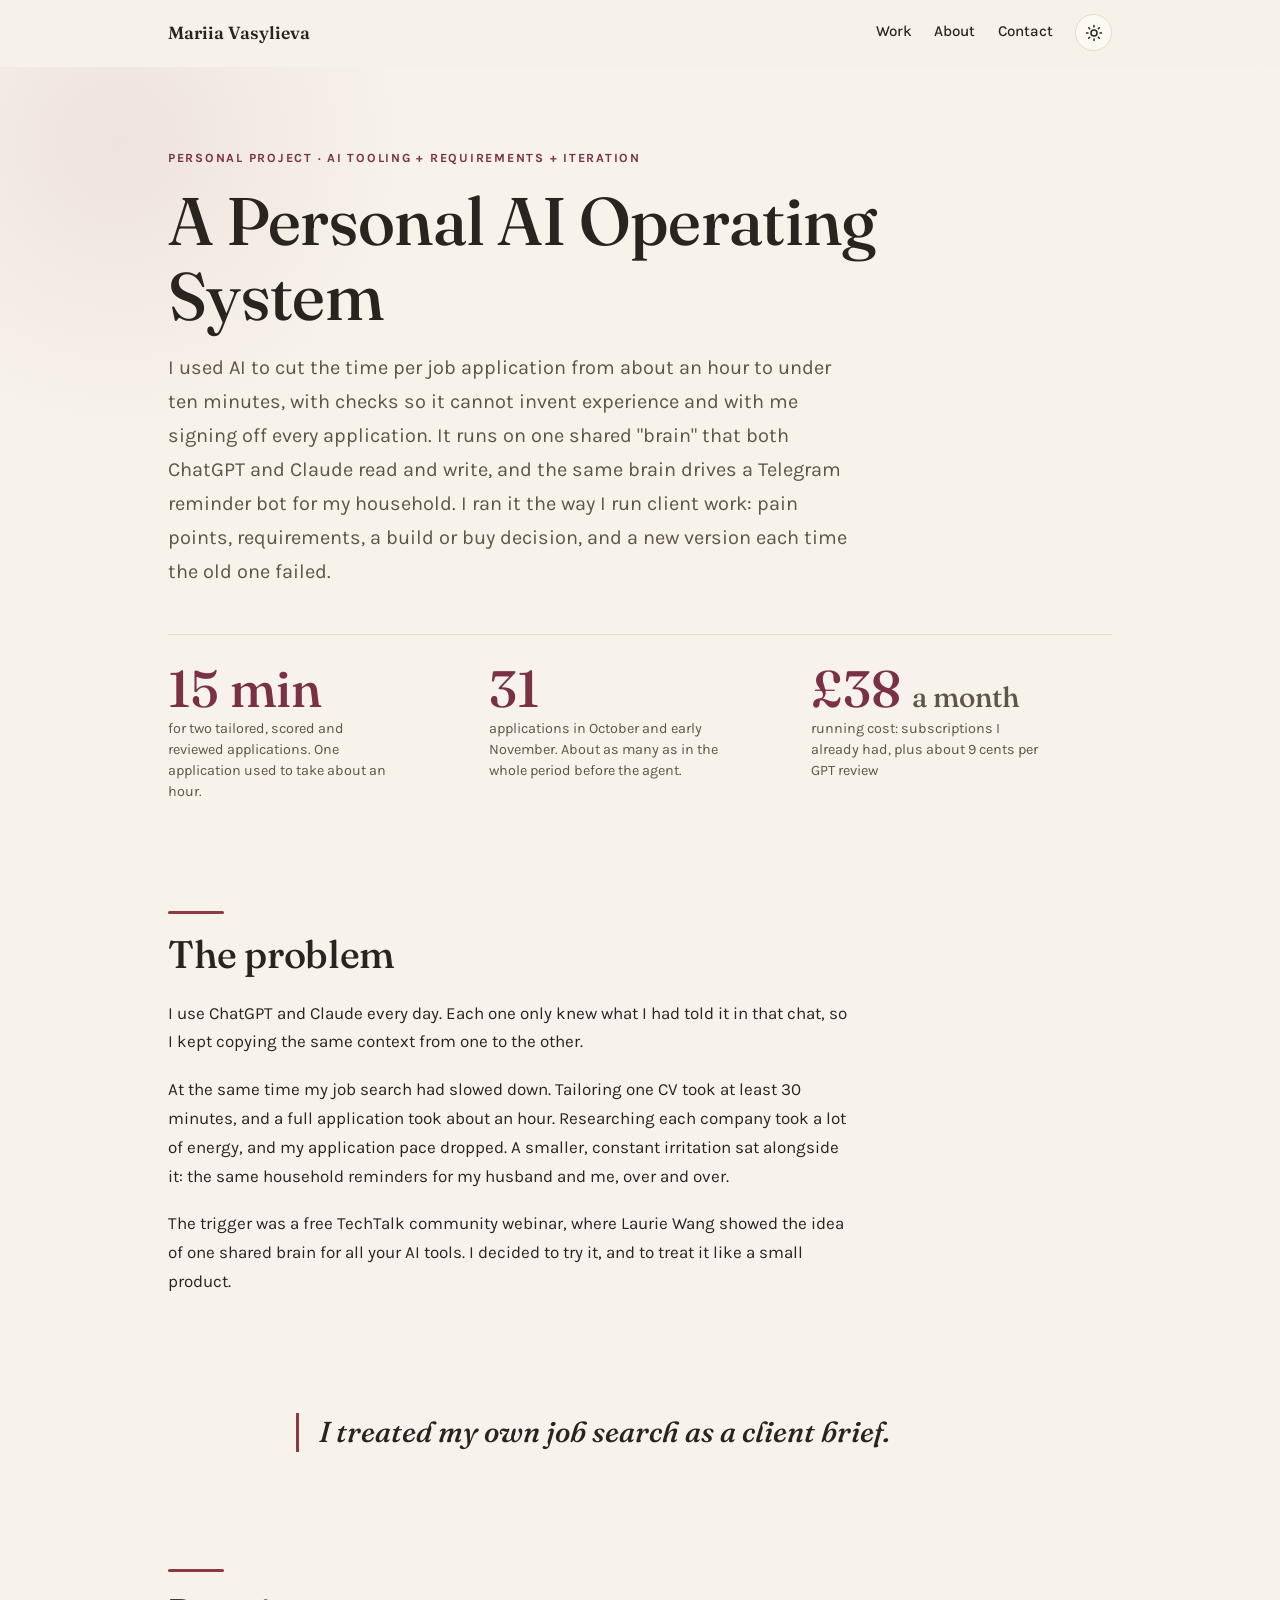
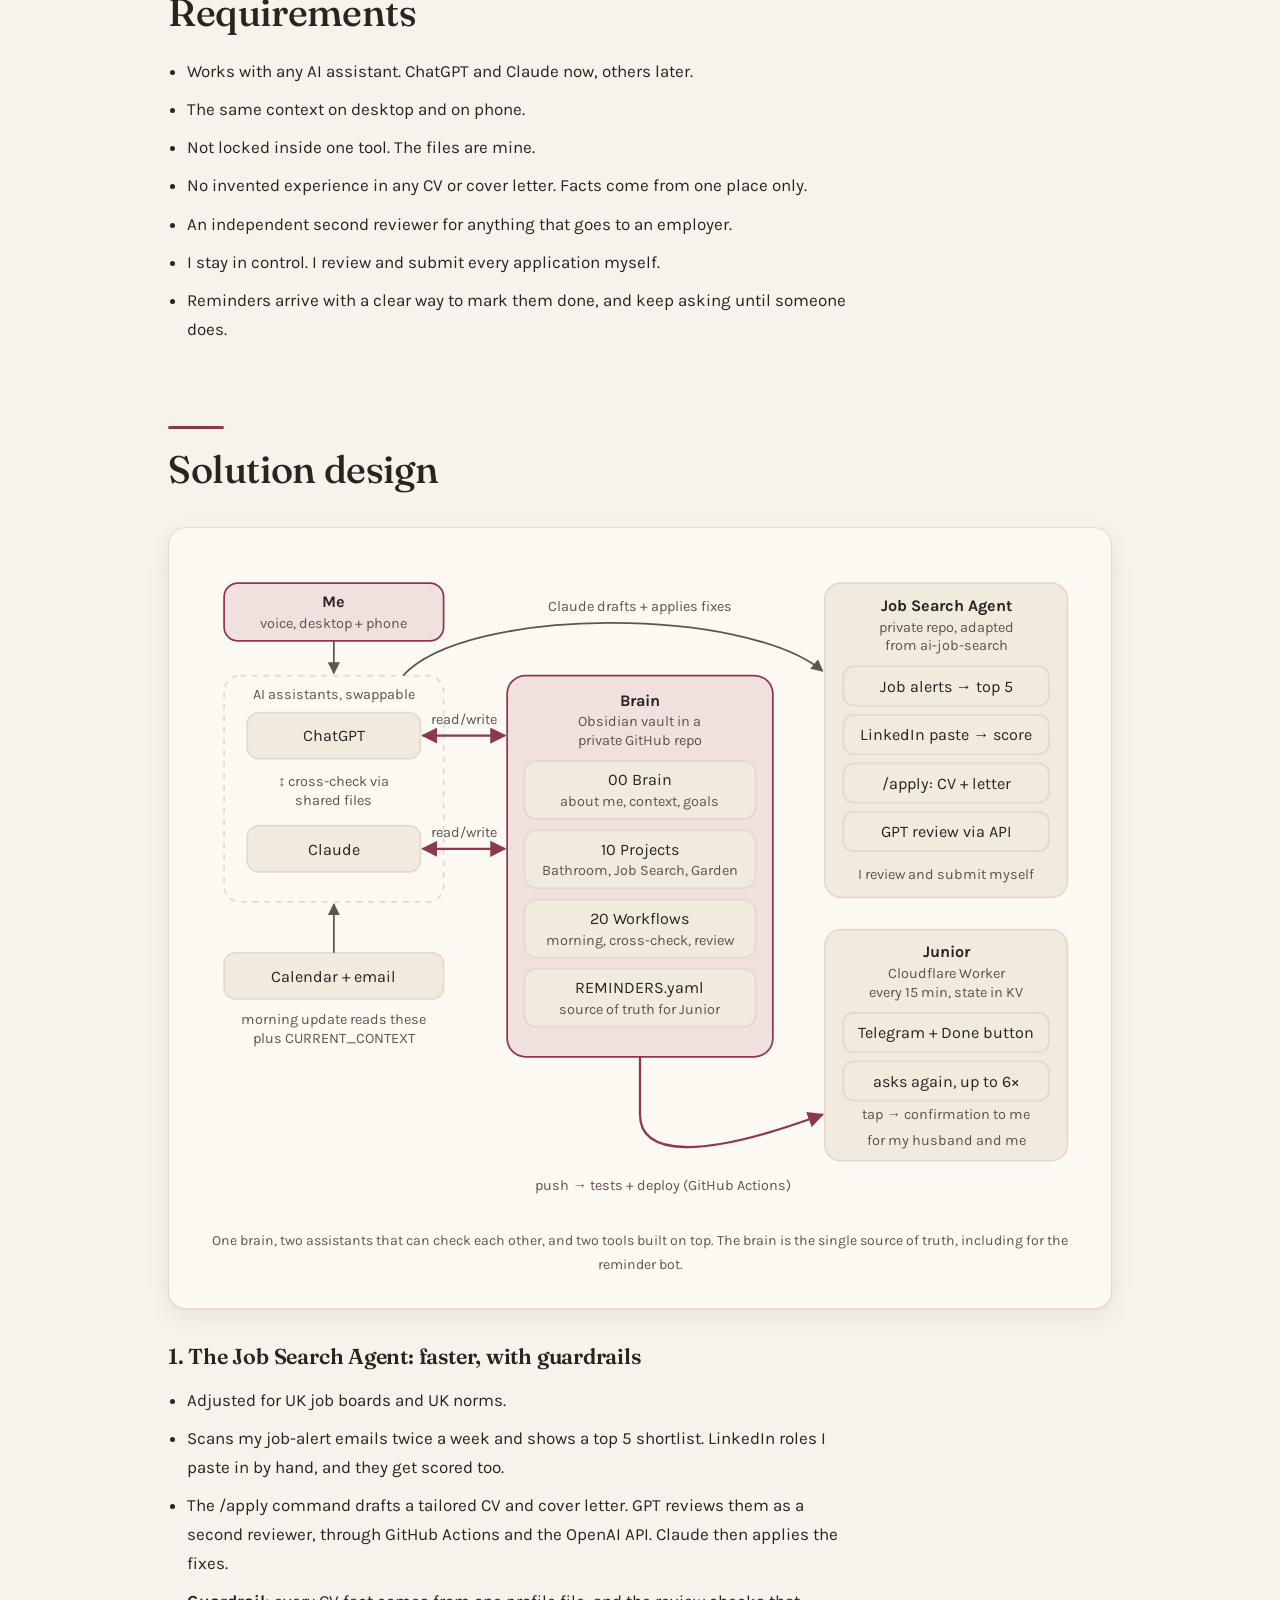
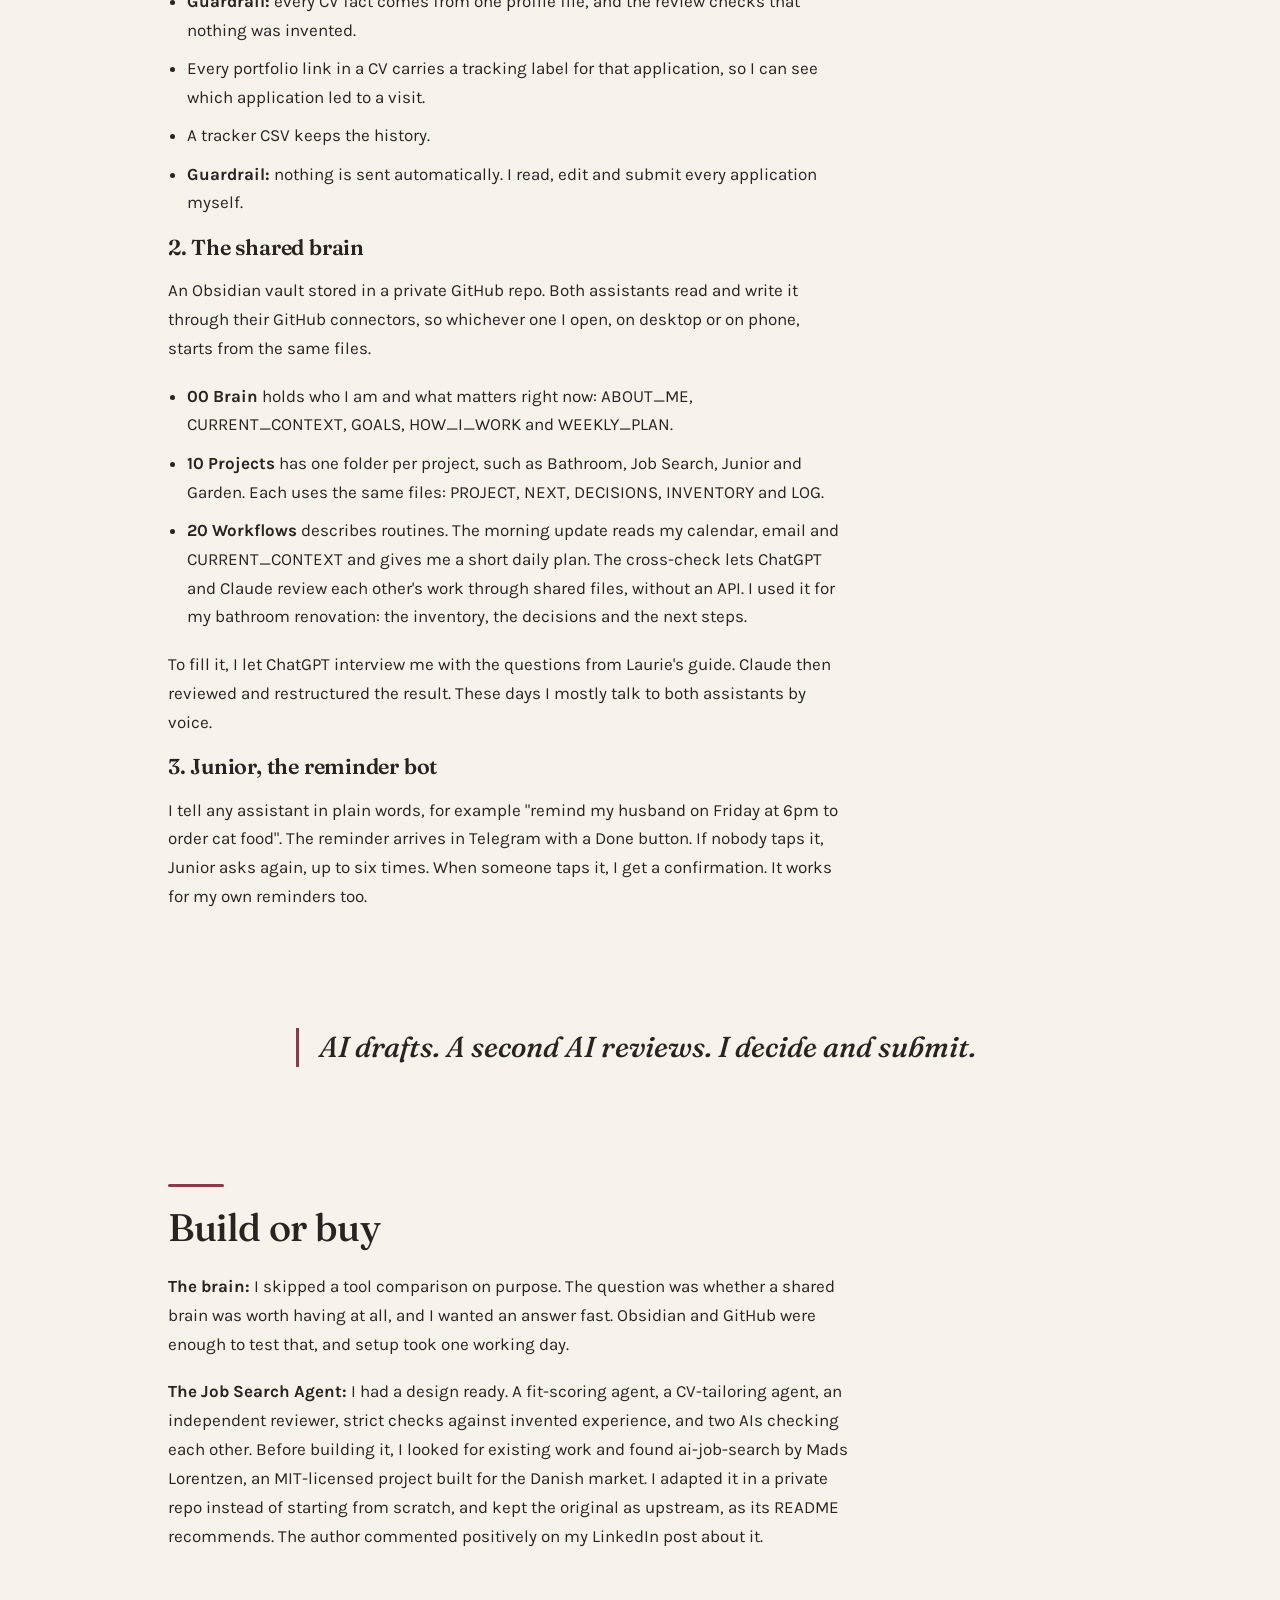
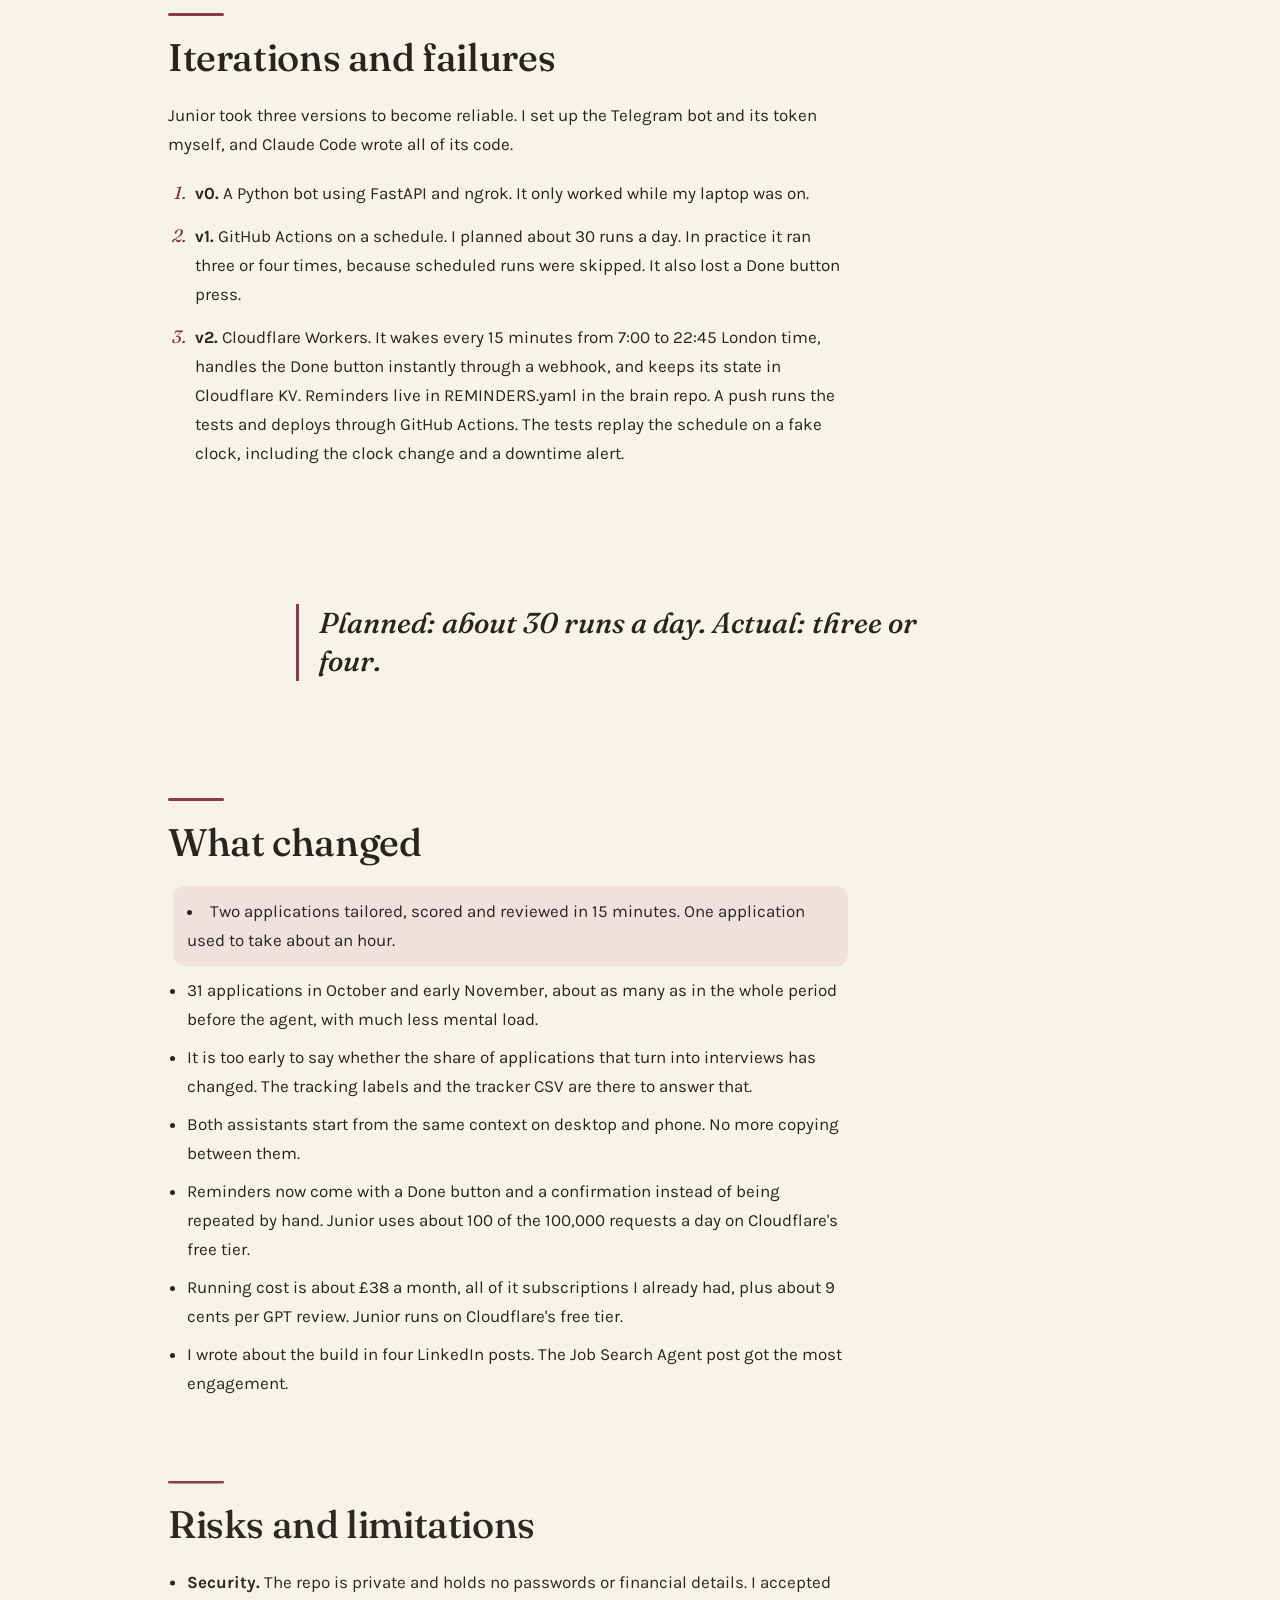
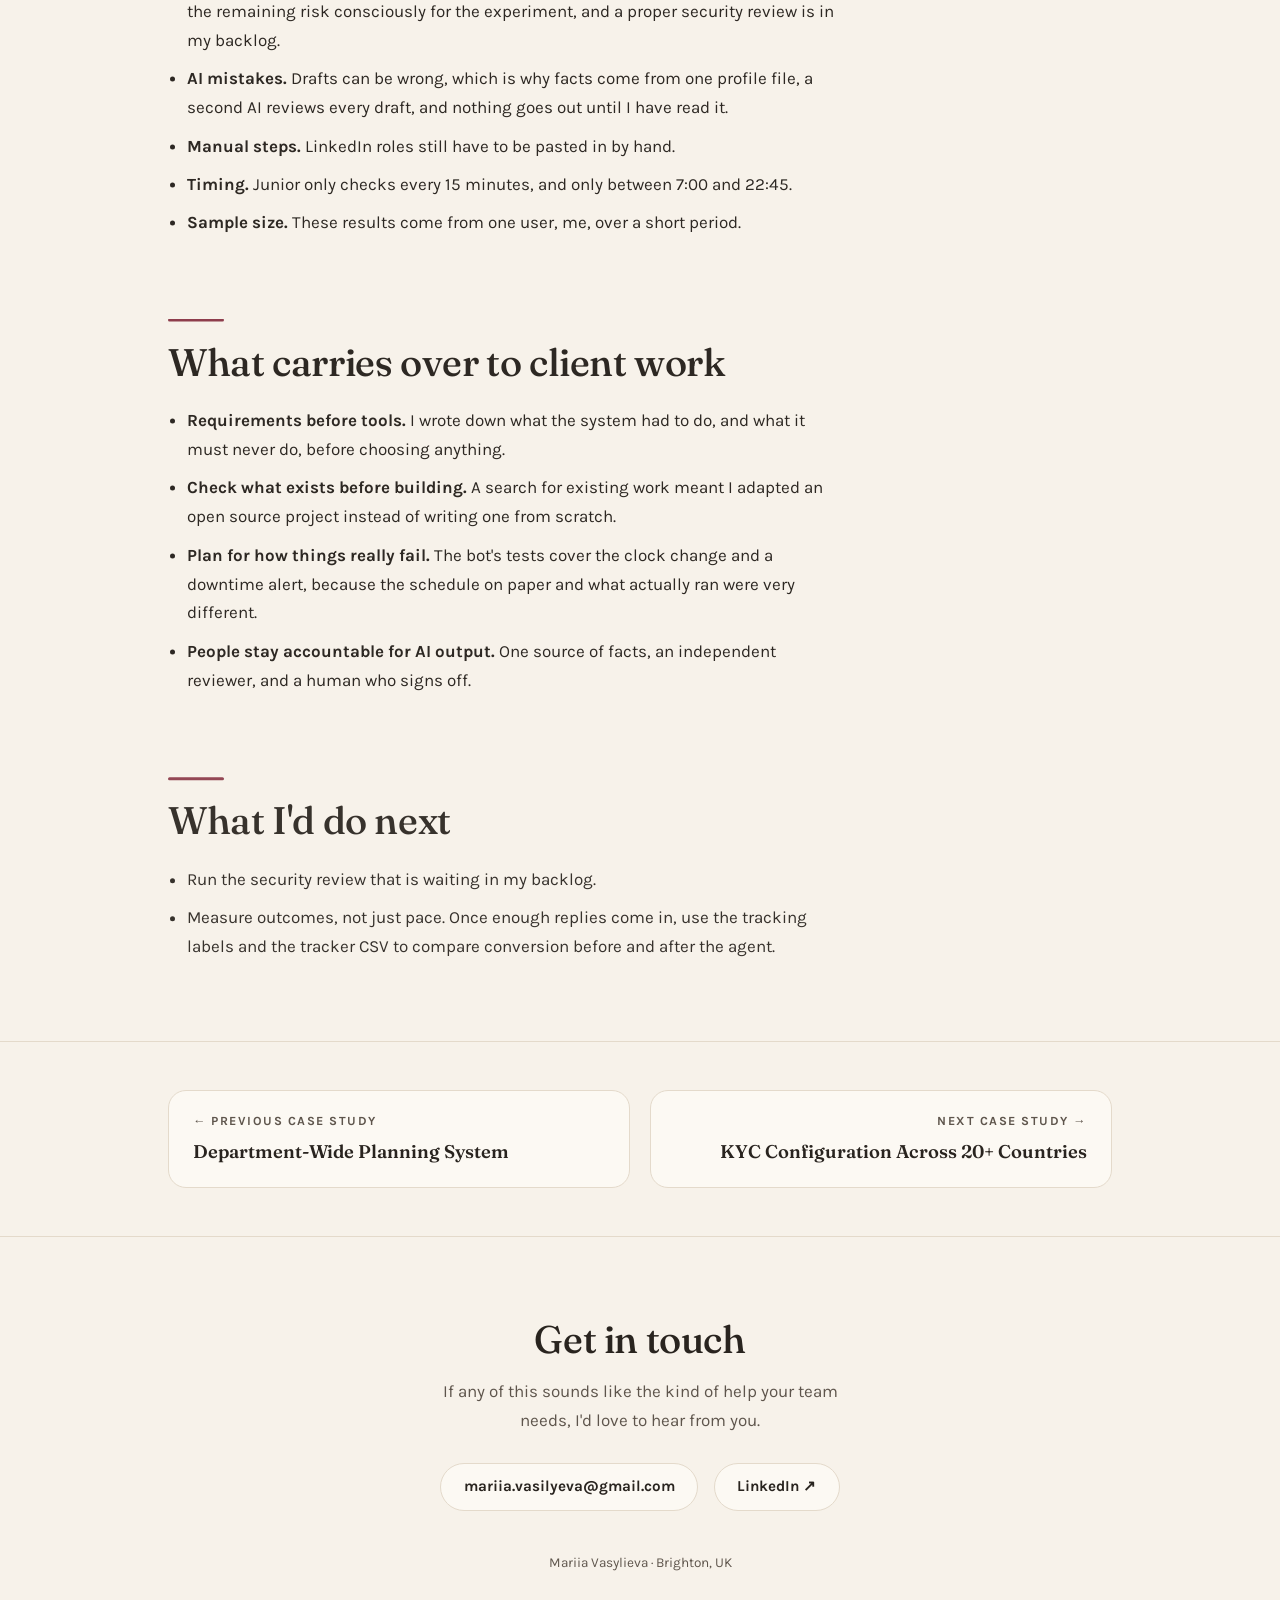
==== commit 9e987770: "Refocus hero, reorder case studies, refresh meta descriptions Lead with "I find where teams lose tim" ====
--- a/ai-operating-system/index.html
+++ b/ai-operating-system/index.html
@@ -4,7 +4,7 @@
 <meta charset="UTF-8">
 <meta name="viewport" content="width=device-width, initial-scale=1.0">
 <title>A Personal AI Operating System · Mariia Vasylieva</title>
-<meta name="description" content="Case study: one shared brain for ChatGPT and Claude, a job search agent adapted from open source, and a reminder bot rebuilt three times until it was reliable.">
+<meta name="description" content="Case study: a personal AI system on one shared brain for ChatGPT and Claude — time per job application fell from about an hour to under ten minutes.">
 <link rel="preconnect" href="https://fonts.googleapis.com">
 <link rel="preconnect" href="https://fonts.gstatic.com" crossorigin>
 <link href="https://fonts.googleapis.com/css2?family=Fraunces:ital,opsz,wght@0,9..144,400;0,9..144,500;0,9..144,600;1,9..144,400;1,9..144,500&family=Karla:ital,wght@0,400;0,500;0,700;1,400&display=swap" rel="stylesheet">
@@ -316,13 +316,13 @@
 
 <nav class="pager" aria-label="Case study navigation">
   <div class="container pager-grid">
-    <a class="prev" href="../kyc-configuration/">
+    <a class="prev" href="../planning-system/">
       <span class="dir">← Previous case study</span>
+      <span class="dest">Department-Wide Planning System</span>
+    </a>
+    <a class="next" href="../kyc-configuration/">
+      <span class="dir">Next case study →</span>
       <span class="dest">KYC Configuration Across 20+ Countries</span>
-    </a>
-    <a class="next" href="../#work">
-      <span class="dir">Back to →</span>
-      <span class="dest">All case studies</span>
     </a>
   </div>
 </nav>
--- a/styles.css
+++ b/styles.css
@@ -372,6 +372,14 @@
   color: var(--muted);
 }
 
+.stat-number .stat-unit {
+  display: block;
+  font-size: 0.42em;
+  line-height: 1.2;
+  color: var(--muted);
+  margin-top: 0.4rem;
+}
+
 .stat-label {
   font-size: 0.9rem;
   color: var(--muted);
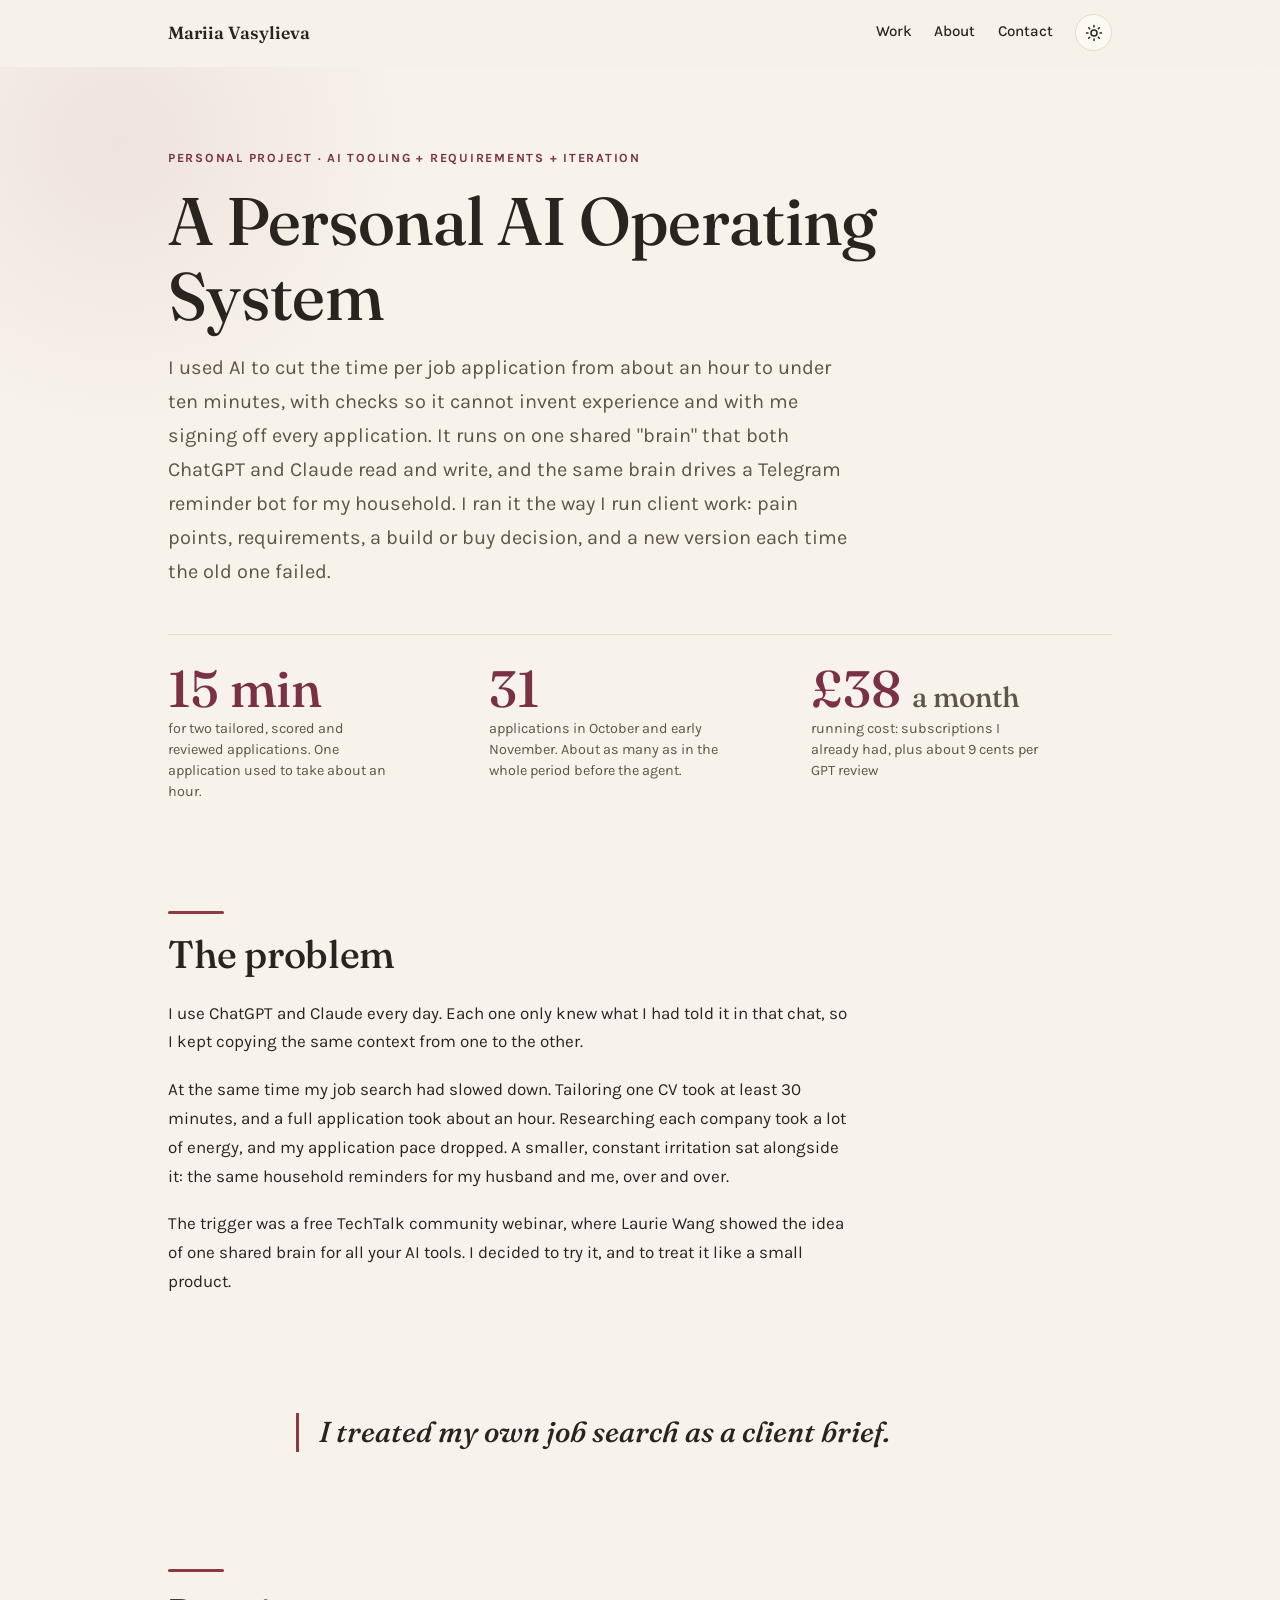
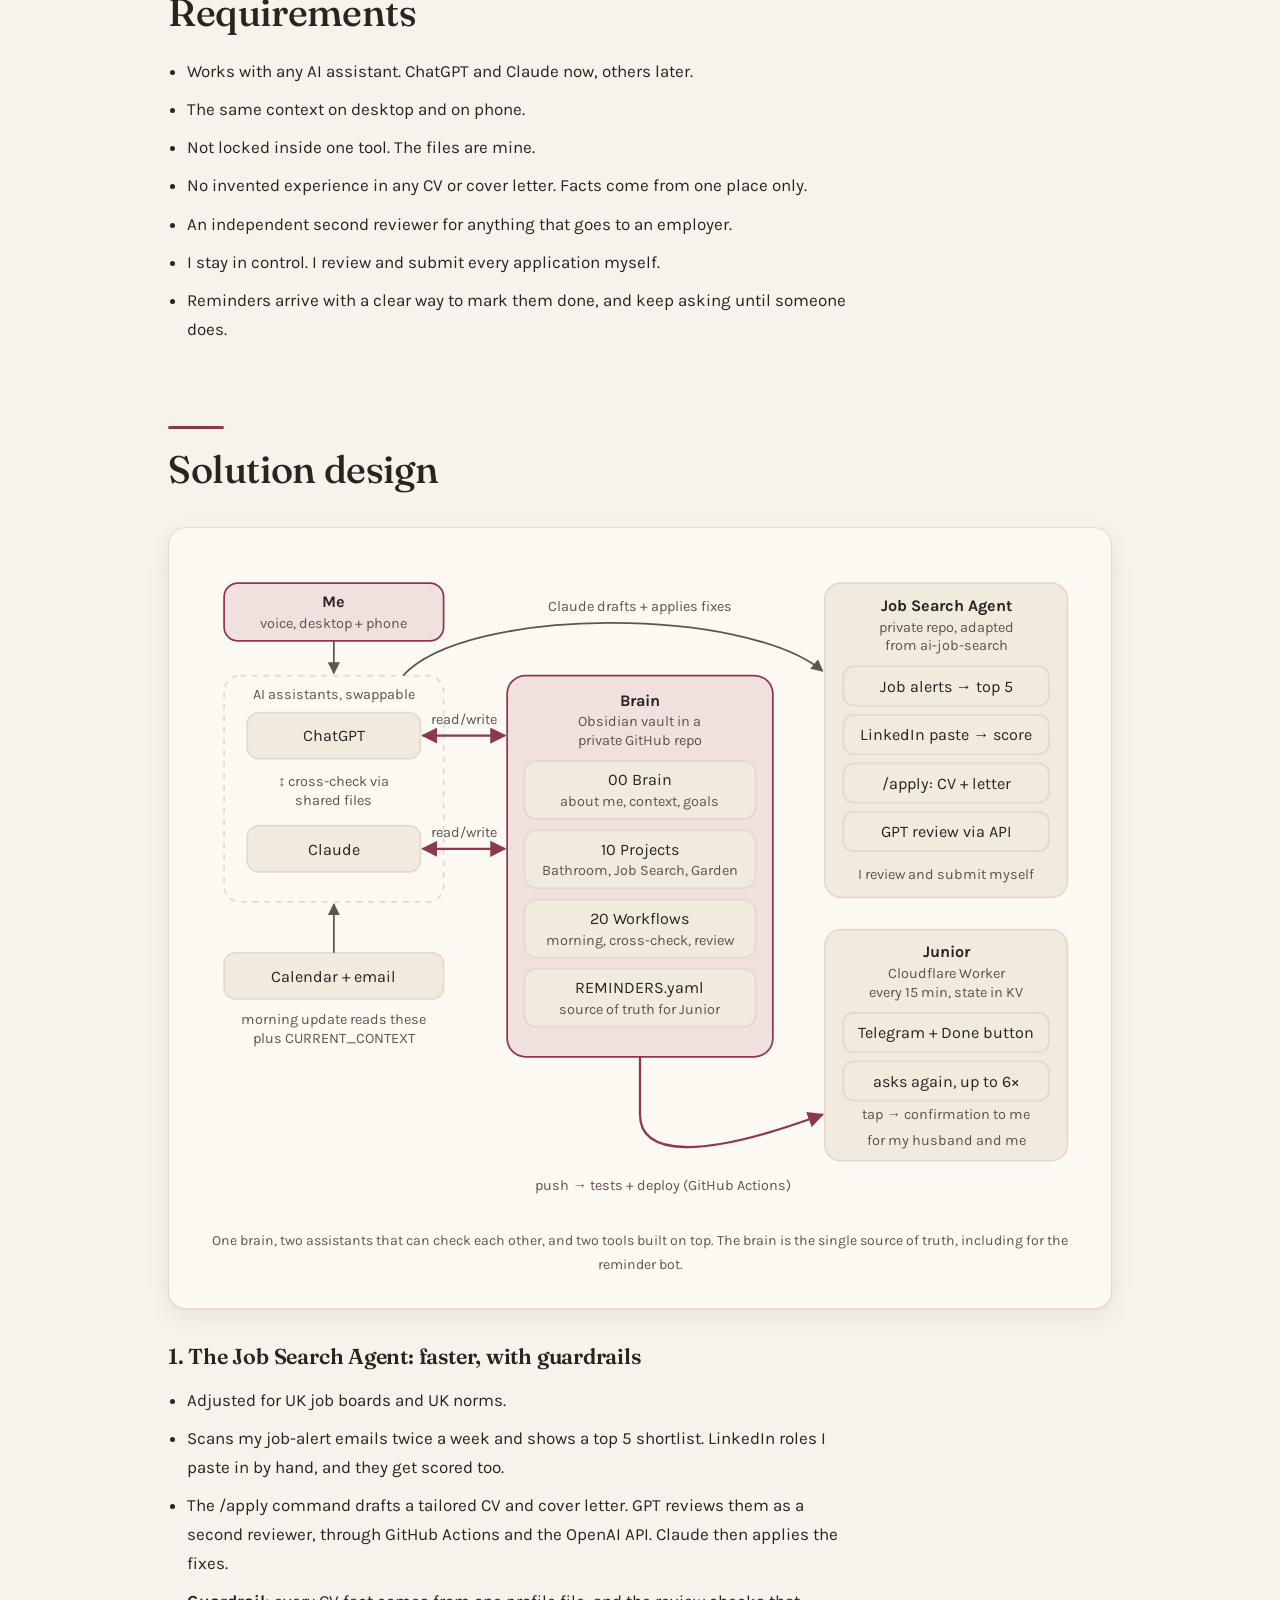
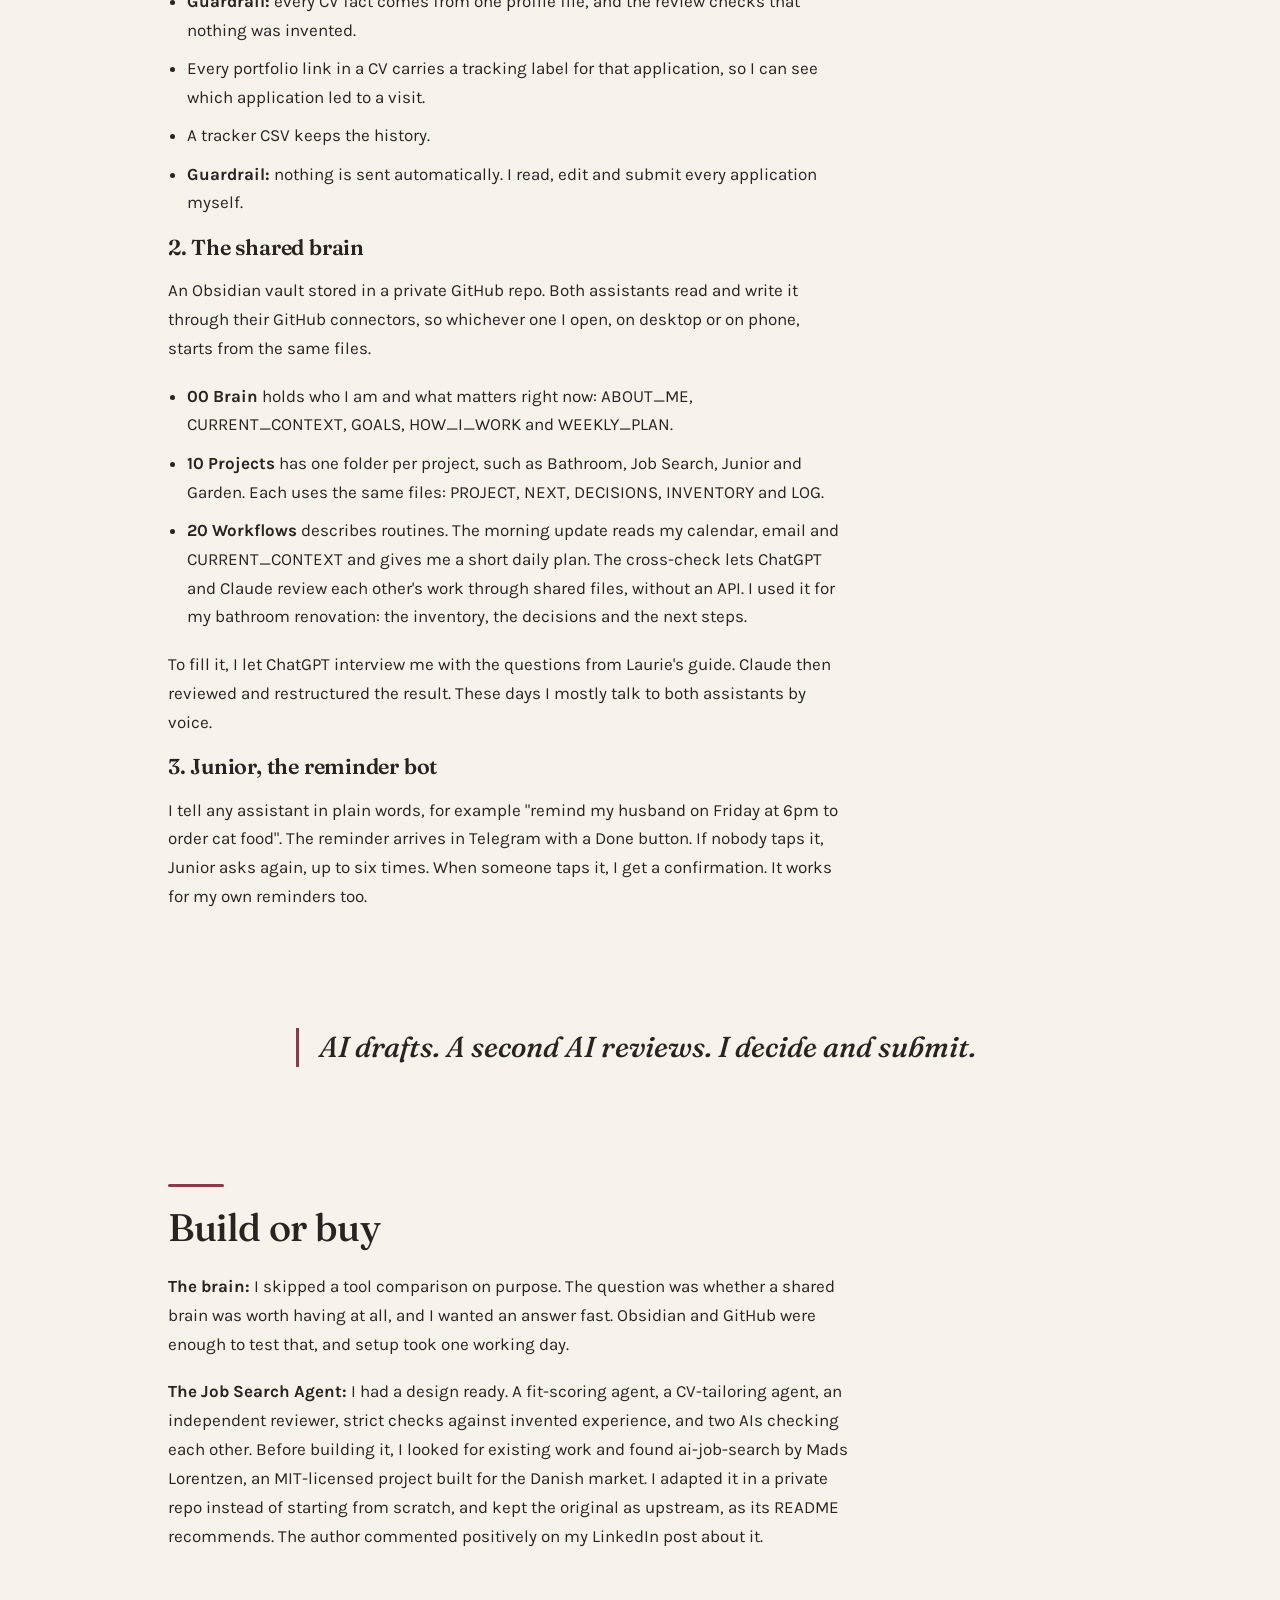
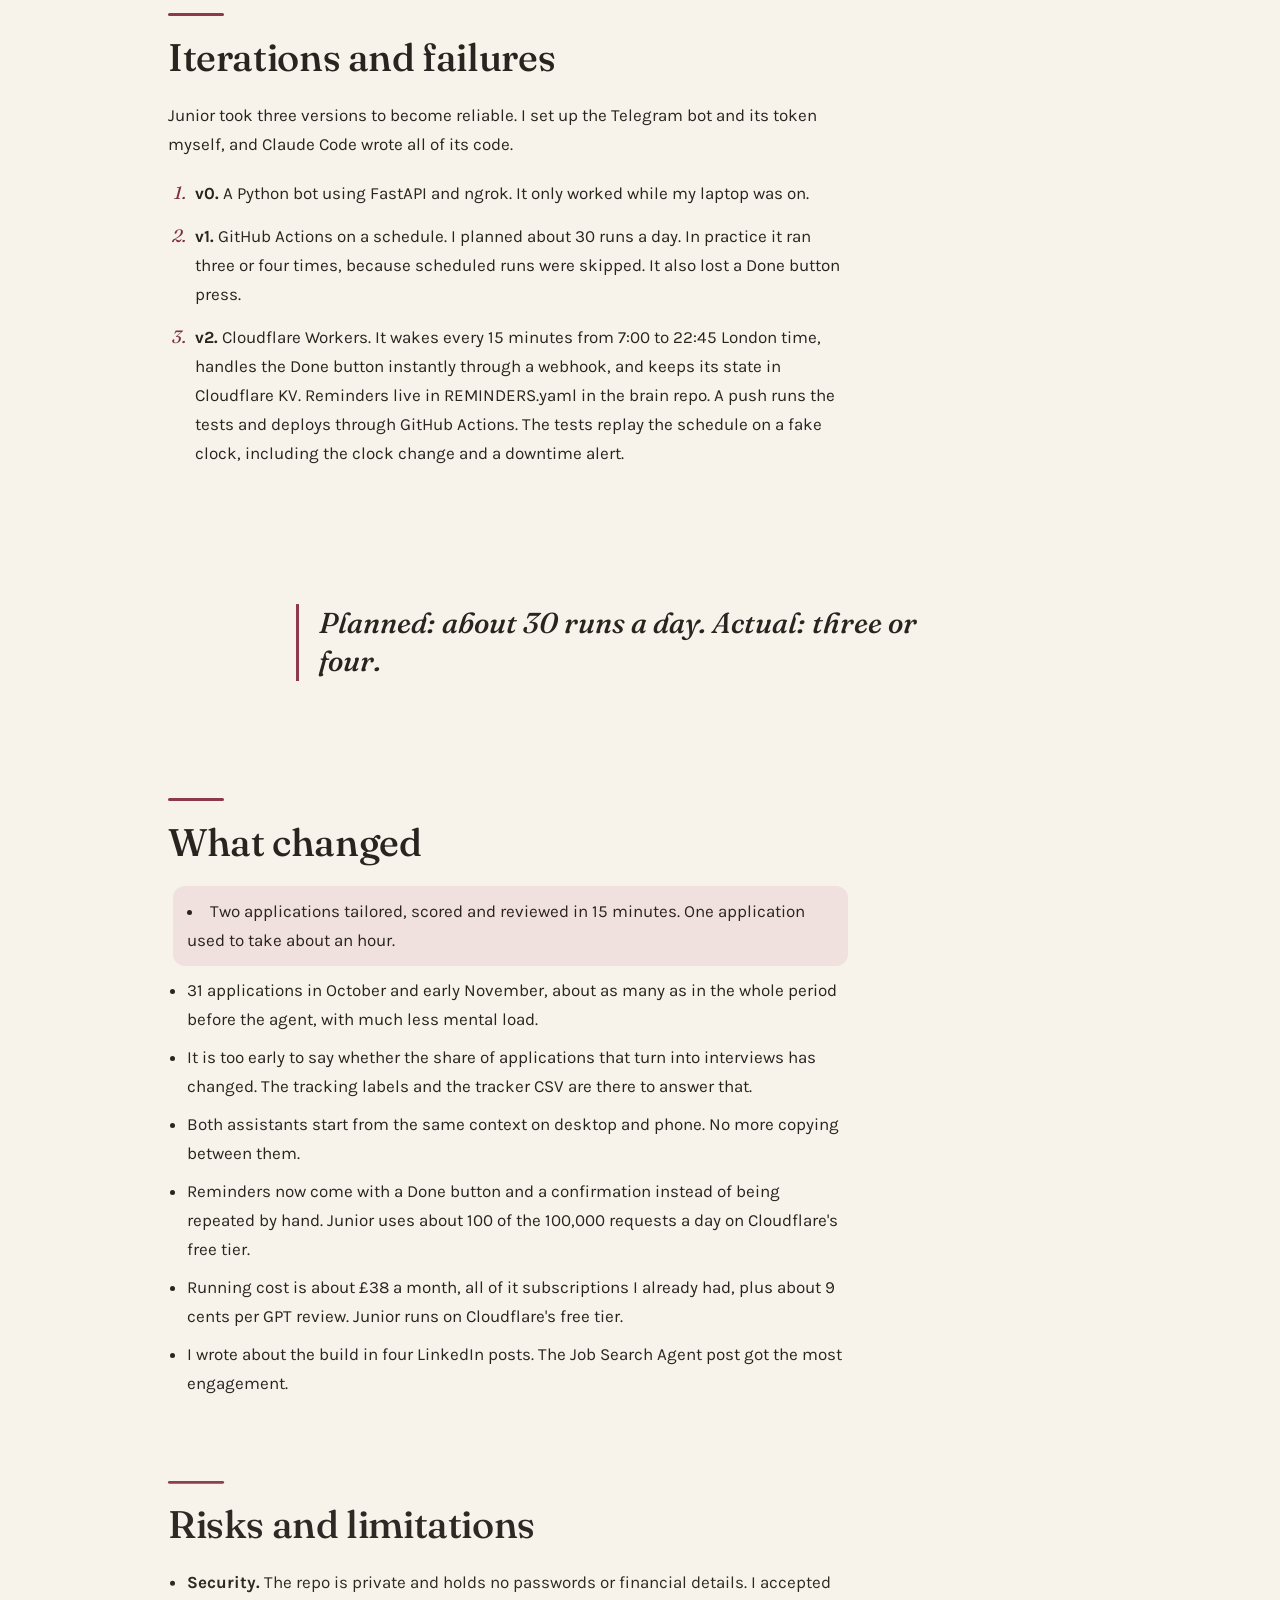
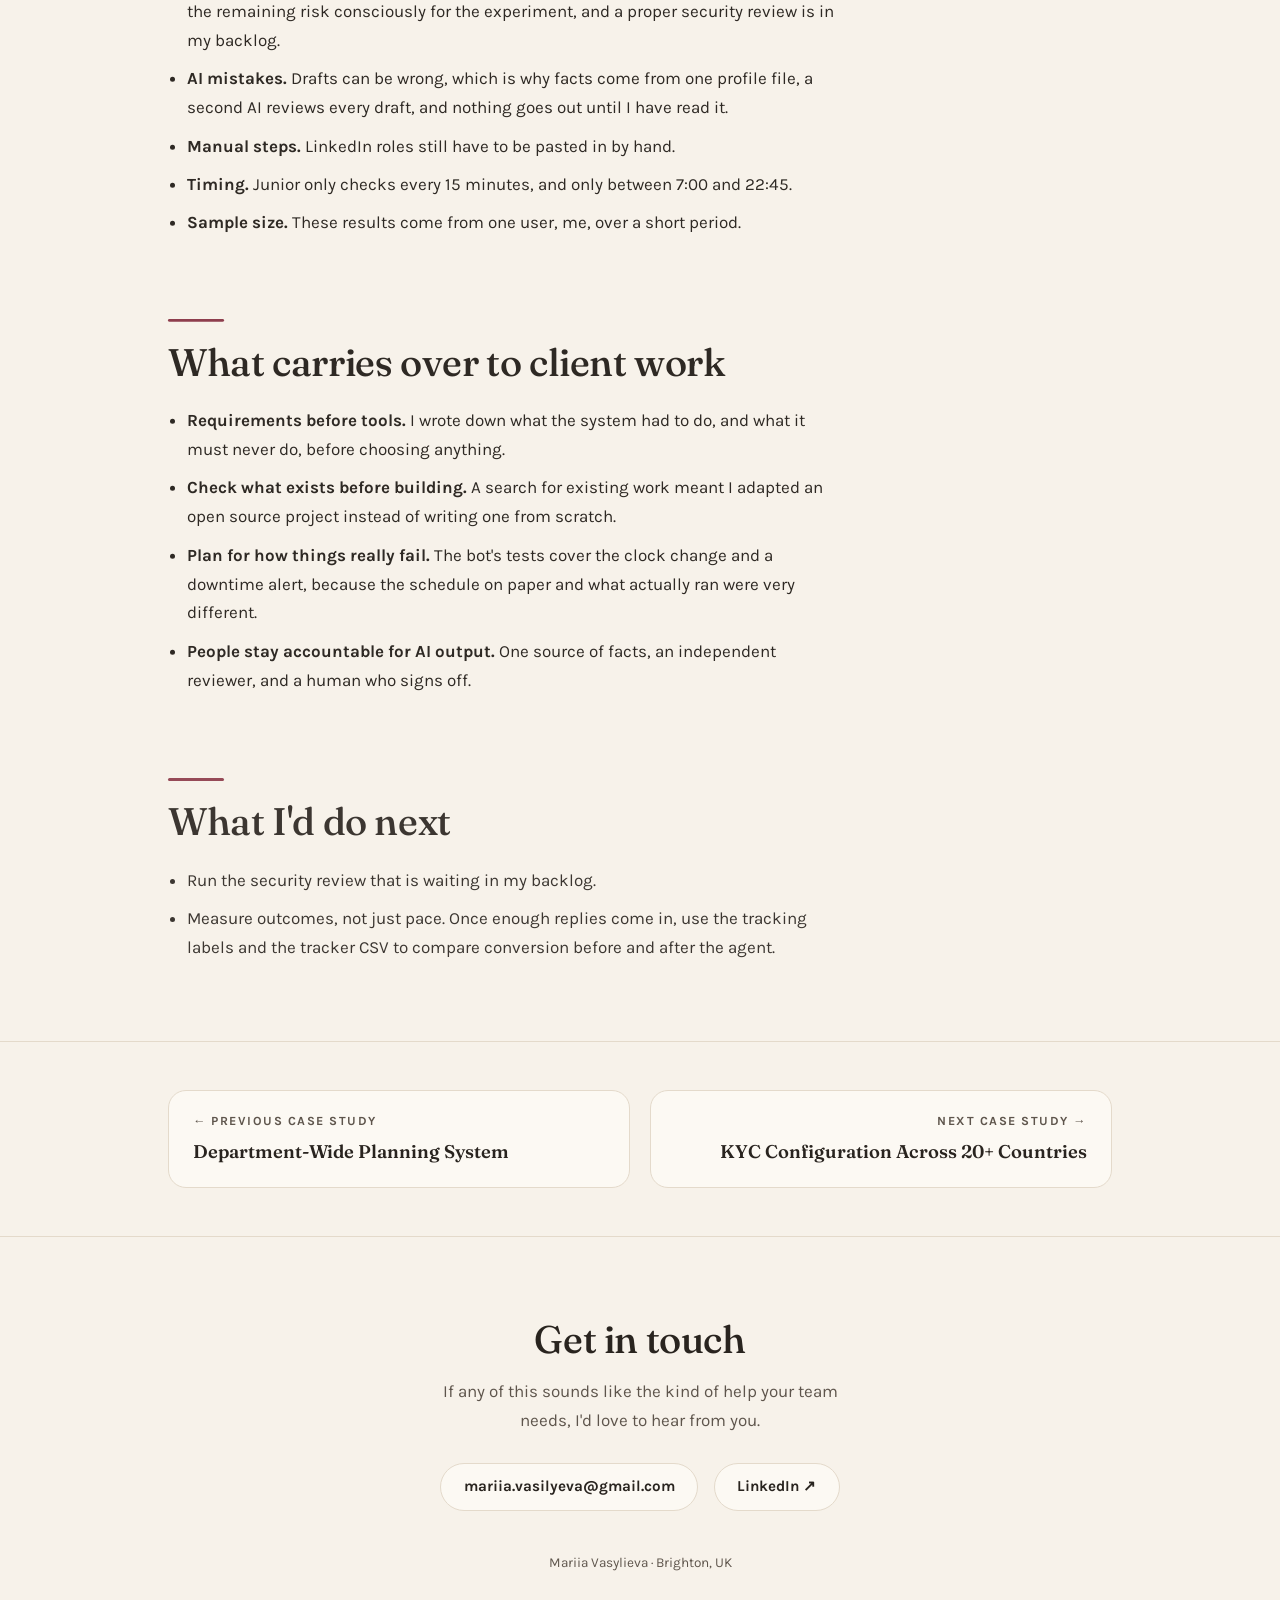
==== commit cd3ddf8a: "Replace em dashes with commas and en dashes Use commas where the sentence allows one, and en dashes " ====
--- a/ai-operating-system/index.html
+++ b/ai-operating-system/index.html
@@ -4,7 +4,7 @@
 <meta charset="UTF-8">
 <meta name="viewport" content="width=device-width, initial-scale=1.0">
 <title>A Personal AI Operating System · Mariia Vasylieva</title>
-<meta name="description" content="Case study: a personal AI system on one shared brain for ChatGPT and Claude — time per job application fell from about an hour to under ten minutes.">
+<meta name="description" content="Case study: a personal AI system on one shared brain for ChatGPT and Claude. Time per job application fell from about an hour to under ten minutes.">
 <link rel="preconnect" href="https://fonts.googleapis.com">
 <link rel="preconnect" href="https://fonts.gstatic.com" crossorigin>
 <link href="https://fonts.googleapis.com/css2?family=Fraunces:ital,opsz,wght@0,9..144,400;0,9..144,500;0,9..144,600;1,9..144,400;1,9..144,500&family=Karla:ital,wght@0,400;0,500;0,700;1,400&display=swap" rel="stylesheet">
--- a/styles.css
+++ b/styles.css
@@ -1,5 +1,5 @@
 /* =========================================================
-   Mariia Vasylieva — portfolio v2
+   Mariia Vasylieva · portfolio v2
    Warm paper + mulberry wine · Fraunces + Karla
    Multi-page: home + 4 case studies
    ========================================================= */
@@ -611,7 +611,7 @@
 .portrait.no-photo img { display: none; }
 .portrait.no-photo .portrait-fallback { display: grid; }
 
-/* Intro video slot — hidden until data-youtube-id is filled in */
+/* Intro video slot, hidden until data-youtube-id is filled in */
 .video-slot {
   margin: 0 0 2.5rem;
 }
